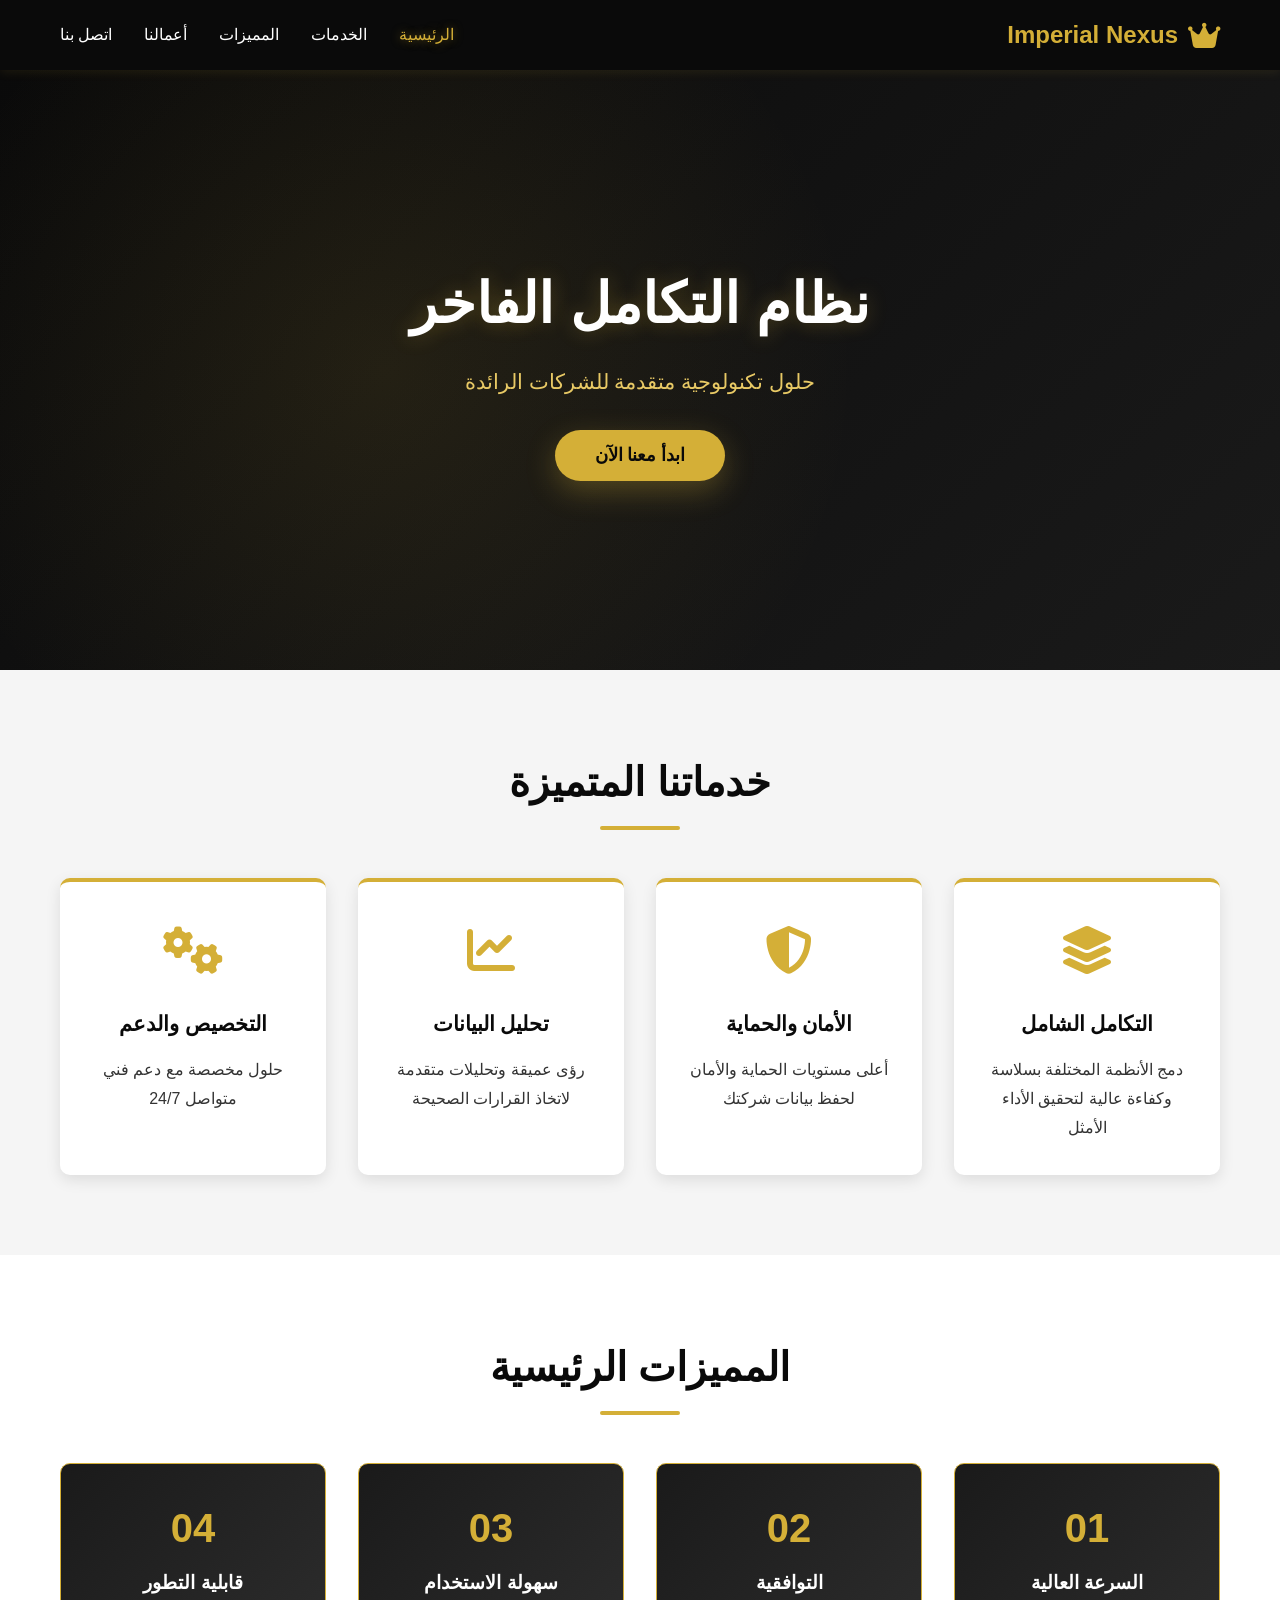
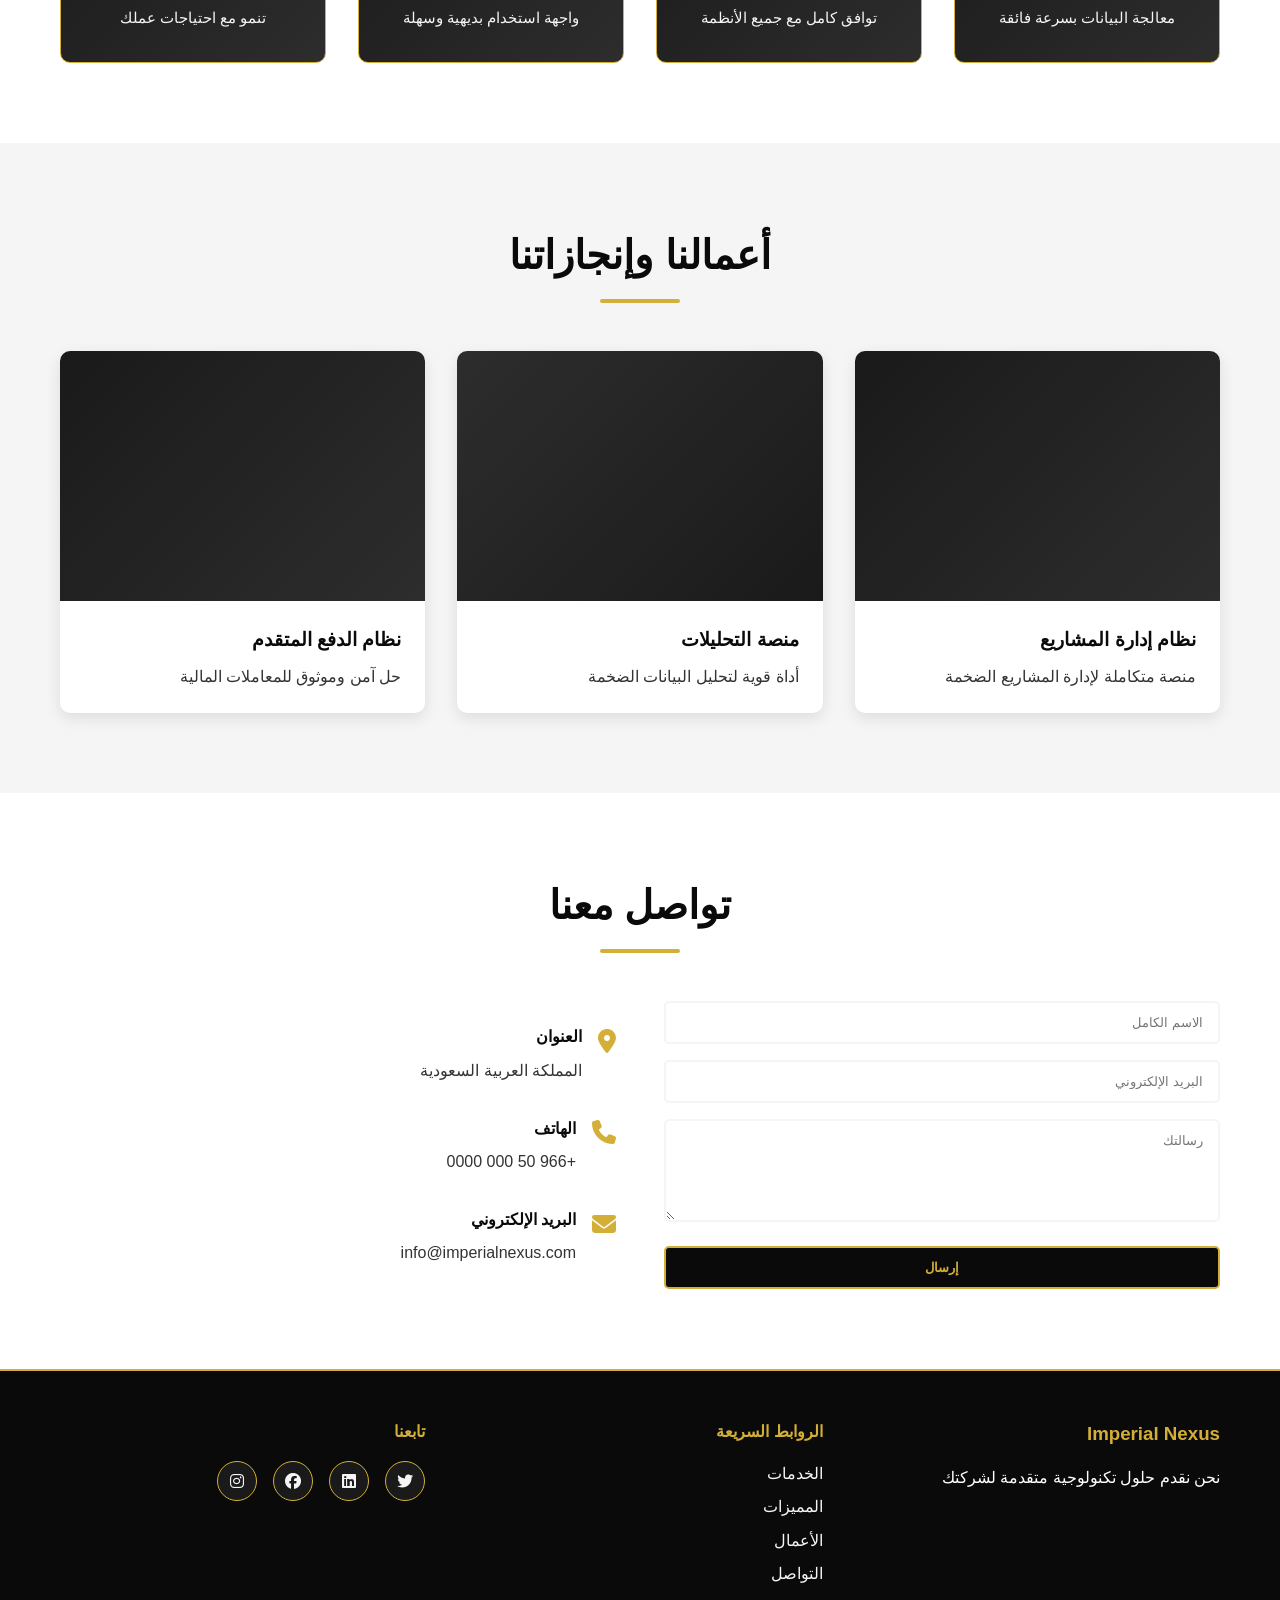
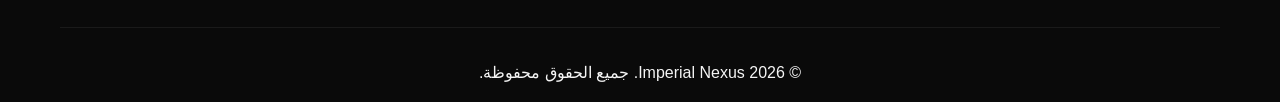
==== index.html @ c336bb11 "Initial commit: Professional integrator website with black, gold, and white theme" ====
<!DOCTYPE html>
<html lang="ar" dir="rtl">
<head>
    <meta charset="UTF-8">
    <meta name="viewport" content="width=device-width, initial-scale=1.0">
    <title>Imperial Nexus - نظام المدمجة الفاخرة</title>
    <link rel="stylesheet" href="styles.css">
    <link rel="stylesheet" href="https://cdnjs.cloudflare.com/ajax/libs/font-awesome/6.4.0/css/all.min.css">
</head>
<body>
    <!-- Navigation Bar -->
    <nav class="navbar">
        <div class="container">
            <div class="nav-wrapper">
                <div class="logo">
                    <i class="fas fa-crown"></i>
                    <span>Imperial Nexus</span>
                </div>
                <ul class="nav-menu">
                    <li><a href="#home">الرئيسية</a></li>
                    <li><a href="#services">الخدمات</a></li>
                    <li><a href="#features">المميزات</a></li>
                    <li><a href="#portfolio">أعمالنا</a></li>
                    <li><a href="#contact">اتصل بنا</a></li>
                </ul>
            </div>
        </div>
    </nav>

    <!-- Hero Section -->
    <section class="hero" id="home">
        <div class="hero-content">
            <h1 class="hero-title">نظام التكامل الفاخر</h1>
            <p class="hero-subtitle">حلول تكنولوجية متقدمة للشركات الرائدة</p>
            <button class="cta-button">ابدأ معنا الآن</button>
        </div>
        <div class="hero-background"></div>
    </section>

    <!-- Services Section -->
    <section class="services" id="services">
        <div class="container">
            <h2 class="section-title">خدماتنا المتميزة</h2>
            <div class="services-grid">
                <div class="service-card">
                    <div class="service-icon">
                        <i class="fas fa-layer-group"></i>
                    </div>
                    <h3>التكامل الشامل</h3>
                    <p>دمج الأنظمة المختلفة بسلاسة وكفاءة عالية لتحقيق الأداء الأمثل</p>
                </div>
                <div class="service-card">
                    <div class="service-icon">
                        <i class="fas fa-shield-alt"></i>
                    </div>
                    <h3>الأمان والحماية</h3>
                    <p>أعلى مستويات الحماية والأمان لحفظ بيانات شركتك</p>
                </div>
                <div class="service-card">
                    <div class="service-icon">
                        <i class="fas fa-chart-line"></i>
                    </div>
                    <h3>تحليل البيانات</h3>
                    <p>رؤى عميقة وتحليلات متقدمة لاتخاذ القرارات الصحيحة</p>
                </div>
                <div class="service-card">
                    <div class="service-icon">
                        <i class="fas fa-cogs"></i>
                    </div>
                    <h3>التخصيص والدعم</h3>
                    <p>حلول مخصصة مع دعم فني متواصل 24/7</p>
                </div>
            </div>
        </div>
    </section>

    <!-- Features Section -->
    <section class="features" id="features">
        <div class="container">
            <h2 class="section-title">المميزات الرئيسية</h2>
            <div class="features-grid">
                <div class="feature-item">
                    <div class="feature-number">01</div>
                    <h3>السرعة العالية</h3>
                    <p>معالجة البيانات بسرعة فائقة</p>
                </div>
                <div class="feature-item">
                    <div class="feature-number">02</div>
                    <h3>التوافقية</h3>
                    <p>توافق كامل مع جميع الأنظمة</p>
                </div>
                <div class="feature-item">
                    <div class="feature-number">03</div>
                    <h3>سهولة الاستخدام</h3>
                    <p>واجهة استخدام بديهية وسهلة</p>
                </div>
                <div class="feature-item">
                    <div class="feature-number">04</div>
                    <h3>قابلية التطور</h3>
                    <p>تنمو مع احتياجات عملك</p>
                </div>
            </div>
        </div>
    </section>

    <!-- Portfolio Section -->
    <section class="portfolio" id="portfolio">
        <div class="container">
            <h2 class="section-title">أعمالنا وإنجازاتنا</h2>
            <div class="portfolio-grid">
                <div class="portfolio-item">
                    <div class="portfolio-image" style="background: linear-gradient(135deg, #1a1a1a, #2d2d2d);"></div>
                    <h3>نظام إدارة المشاريع</h3>
                    <p>منصة متكاملة لإدارة المشاريع الضخمة</p>
                </div>
                <div class="portfolio-item">
                    <div class="portfolio-image" style="background: linear-gradient(135deg, #2d2d2d, #1a1a1a);"></div>
                    <h3>منصة التحليلات</h3>
                    <p>أداة قوية لتحليل البيانات الضخمة</p>
                </div>
                <div class="portfolio-item">
                    <div class="portfolio-image" style="background: linear-gradient(135deg, #1a1a1a, #2d2d2d);"></div>
                    <h3>نظام الدفع المتقدم</h3>
                    <p>حل آمن وموثوق للمعاملات المالية</p>
                </div>
            </div>
        </div>
    </section>

    <!-- Contact Section -->
    <section class="contact" id="contact">
        <div class="container">
            <h2 class="section-title">تواصل معنا</h2>
            <div class="contact-wrapper">
                <div class="contact-form">
                    <form>
                        <input type="text" placeholder="الاسم الكامل" required>
                        <input type="email" placeholder="البريد الإلكتروني" required>
                        <textarea placeholder="رسالتك" rows="5" required></textarea>
                        <button type="submit" class="submit-button">إرسال</button>
                    </form>
                </div>
                <div class="contact-info">
                    <div class="info-item">
                        <i class="fas fa-map-marker-alt"></i>
                        <div>
                            <h4>العنوان</h4>
                            <p>المملكة العربية السعودية</p>
                        </div>
                    </div>
                    <div class="info-item">
                        <i class="fas fa-phone"></i>
                        <div>
                            <h4>الهاتف</h4>
                            <p>+966 50 000 0000</p>
                        </div>
                    </div>
                    <div class="info-item">
                        <i class="fas fa-envelope"></i>
                        <div>
                            <h4>البريد الإلكتروني</h4>
                            <p>info@imperialnexus.com</p>
                        </div>
                    </div>
                </div>
            </div>
        </div>
    </section>

    <!-- Footer -->
    <footer class="footer">
        <div class="container">
            <div class="footer-content">
                <div class="footer-section">
                    <h3>Imperial Nexus</h3>
                    <p>نحن نقدم حلول تكنولوجية متقدمة لشركتك</p>
                </div>
                <div class="footer-section">
                    <h4>الروابط السريعة</h4>
                    <ul>
                        <li><a href="#services">الخدمات</a></li>
                        <li><a href="#features">المميزات</a></li>
                        <li><a href="#portfolio">الأعمال</a></li>
                        <li><a href="#contact">التواصل</a></li>
                    </ul>
                </div>
                <div class="footer-section">
                    <h4>تابعنا</h4>
                    <div class="social-links">
                        <a href="#"><i class="fab fa-twitter"></i></a>
                        <a href="#"><i class="fab fa-linkedin"></i></a>
                        <a href="#"><i class="fab fa-facebook"></i></a>
                        <a href="#"><i class="fab fa-instagram"></i></a>
                    </div>
                </div>
            </div>
            <div class="footer-bottom">
                <p>&copy; 2026 Imperial Nexus. جميع الحقوق محفوظة.</p>
            </div>
        </div>
    </footer>

    <script src="script.js"></script>
</body>
</html>
---- styles.css ----
/* ==========================================
   Imperial Nexus - Professional Website
   Color Scheme: Black, Gold, and White
   ========================================== */

* {
    margin: 0;
    padding: 0;
    box-sizing: border-box;
}

:root {
    --primary-black: #0a0a0a;
    --secondary-black: #1a1a1a;
    --tertiary-black: #2d2d2d;
    --gold: #d4af37;
    --light-gold: #e8c965;
    --white: #ffffff;
    --light-gray: #f5f5f5;
    --dark-gray: #333333;
    --transition: all 0.3s ease;
}

body {
    font-family: 'Segoe UI', Tahoma, Geneva, Verdana, sans-serif;
    line-height: 1.6;
    color: var(--dark-gray);
    background-color: var(--white);
}

.container {
    max-width: 1200px;
    margin: 0 auto;
    padding: 0 20px;
}

/* ==========================================
   NAVIGATION BAR
   ========================================== */

.navbar {
    background: var(--primary-black);
    padding: 1rem 0;
    position: sticky;
    top: 0;
    z-index: 1000;
    box-shadow: 0 2px 10px rgba(212, 175, 55, 0.1);
}

.nav-wrapper {
    display: flex;
    justify-content: space-between;
    align-items: center;
}

.logo {
    display: flex;
    align-items: center;
    gap: 10px;
    color: var(--gold);
    font-size: 1.5rem;
    font-weight: bold;
}

.logo i {
    font-size: 1.8rem;
}

.nav-menu {
    display: flex;
    list-style: none;
    gap: 2rem;
}

.nav-menu a {
    color: var(--white);
    text-decoration: none;
    transition: var(--transition);
    font-weight: 500;
}

.nav-menu a:hover {
    color: var(--gold);
    text-shadow: 0 0 10px rgba(212, 175, 55, 0.5);
}

/* ==========================================
   HERO SECTION
   ========================================== */

.hero {
    background: linear-gradient(135deg, var(--primary-black) 0%, var(--secondary-black) 100%);
    color: var(--white);
    padding: 120px 0;
    position: relative;
    overflow: hidden;
    text-align: center;
    min-height: 600px;
    display: flex;
    align-items: center;
    justify-content: center;
}

.hero::before {
    content: '';
    position: absolute;
    top: 0;
    left: 0;
    right: 0;
    bottom: 0;
    background: radial-gradient(circle at 30% 50%, rgba(212, 175, 55, 0.1) 0%, transparent 50%);
    animation: float 6s ease-in-out infinite;
}

.hero-content {
    position: relative;
    z-index: 1;
    max-width: 800px;
}

.hero-title {
    font-size: 3.5rem;
    margin-bottom: 1rem;
    font-weight: 800;
    text-shadow: 0 0 20px rgba(212, 175, 55, 0.3);
}

.hero-subtitle {
    font-size: 1.3rem;
    color: var(--light-gold);
    margin-bottom: 2rem;
}

.cta-button {
    background: var(--gold);
    color: var(--primary-black);
    padding: 15px 40px;
    font-size: 1.1rem;
    border: none;
    border-radius: 50px;
    cursor: pointer;
    font-weight: bold;
    transition: var(--transition);
    box-shadow: 0 10px 30px rgba(212, 175, 55, 0.3);
}

.cta-button:hover {
    background: var(--light-gold);
    transform: translateY(-3px);
    box-shadow: 0 15px 40px rgba(212, 175, 55, 0.5);
}

/* ==========================================
   SERVICES SECTION
   ========================================== */

.services {
    padding: 80px 0;
    background: var(--light-gray);
}

.section-title {
    text-align: center;
    font-size: 2.5rem;
    color: var(--primary-black);
    margin-bottom: 3rem;
    position: relative;
    padding-bottom: 1rem;
}

.section-title::after {
    content: '';
    position: absolute;
    bottom: 0;
    left: 50%;
    transform: translateX(-50%);
    width: 80px;
    height: 4px;
    background: var(--gold);
    border-radius: 2px;
}

.services-grid {
    display: grid;
    grid-template-columns: repeat(auto-fit, minmax(250px, 1fr));
    gap: 2rem;
}

.service-card {
    background: var(--white);
    padding: 2rem;
    border-radius: 10px;
    text-align: center;
    transition: var(--transition);
    box-shadow: 0 5px 15px rgba(0, 0, 0, 0.1);
    border-top: 4px solid var(--gold);
}

.service-card:hover {
    transform: translateY(-10px);
    box-shadow: 0 15px 30px rgba(212, 175, 55, 0.2);
}

.service-icon {
    font-size: 3rem;
    color: var(--gold);
    margin-bottom: 1rem;
}

.service-card h3 {
    color: var(--primary-black);
    margin-bottom: 1rem;
    font-size: 1.3rem;
}

.service-card p {
    color: var(--dark-gray);
    line-height: 1.8;
}

/* ==========================================
   FEATURES SECTION
   ========================================== */

.features {
    padding: 80px 0;
    background: var(--white);
}

.features-grid {
    display: grid;
    grid-template-columns: repeat(auto-fit, minmax(200px, 1fr));
    gap: 2rem;
}

.feature-item {
    padding: 2rem;
    border-radius: 10px;
    background: linear-gradient(135deg, var(--secondary-black) 0%, var(--tertiary-black) 100%);
    color: var(--white);
    text-align: center;
    transition: var(--transition);
    border: 1px solid var(--gold);
}

.feature-item:hover {
    box-shadow: 0 0 20px rgba(212, 175, 55, 0.3);
    transform: scale(1.05);
}

.feature-number {
    font-size: 2.5rem;
    color: var(--gold);
    font-weight: bold;
    margin-bottom: 0.5rem;
}

.feature-item h3 {
    margin-bottom: 0.5rem;
}

.feature-item p {
    color: var(--light-gray);
    font-size: 0.95rem;
}

/* ==========================================
   PORTFOLIO SECTION
   ========================================== */

.portfolio {
    padding: 80px 0;
    background: var(--light-gray);
}

.portfolio-grid {
    display: grid;
    grid-template-columns: repeat(auto-fit, minmax(280px, 1fr));
    gap: 2rem;
}

.portfolio-item {
    background: var(--white);
    border-radius: 10px;
    overflow: hidden;
    transition: var(--transition);
    box-shadow: 0 5px 15px rgba(0, 0, 0, 0.1);
}

.portfolio-item:hover {
    transform: translateY(-10px);
    box-shadow: 0 15px 30px rgba(212, 175, 55, 0.2);
}

.portfolio-image {
    width: 100%;
    height: 250px;
    display: flex;
    align-items: center;
    justify-content: center;
    font-size: 3rem;
    color: var(--gold);
}

.portfolio-item h3 {
    color: var(--primary-black);
    padding: 1.5rem 1.5rem 0.5rem;
    font-size: 1.2rem;
}

.portfolio-item p {
    color: var(--dark-gray);
    padding: 0 1.5rem 1.5rem;
}

/* ==========================================
   CONTACT SECTION
   ========================================== */

.contact {
    padding: 80px 0;
    background: var(--white);
}

.contact-wrapper {
    display: grid;
    grid-template-columns: 1fr 1fr;
    gap: 3rem;
    align-items: center;
}

.contact-form input,
.contact-form textarea {
    width: 100%;
    padding: 12px 15px;
    margin-bottom: 1rem;
    border: 2px solid var(--light-gray);
    border-radius: 5px;
    font-family: inherit;
    transition: var(--transition);
}

.contact-form input:focus,
.contact-form textarea:focus {
    outline: none;
    border-color: var(--gold);
    box-shadow: 0 0 10px rgba(212, 175, 55, 0.2);
}

.submit-button {
    background: var(--primary-black);
    color: var(--gold);
    padding: 12px 30px;
    border: 2px solid var(--gold);
    border-radius: 5px;
    cursor: pointer;
    font-weight: bold;
    transition: var(--transition);
    width: 100%;
}

.submit-button:hover {
    background: var(--gold);
    color: var(--primary-black);
}

.contact-info {
    display: flex;
    flex-direction: column;
    gap: 2rem;
}

.info-item {
    display: flex;
    gap: 1rem;
    align-items: flex-start;
}

.info-item i {
    color: var(--gold);
    font-size: 1.5rem;
    margin-top: 0.3rem;
}

.info-item h4 {
    color: var(--primary-black);
    margin-bottom: 0.5rem;
}

.info-item p {
    color: var(--dark-gray);
}

/* ==========================================
   FOOTER
   ========================================== */

.footer {
    background: var(--primary-black);
    color: var(--white);
    padding: 3rem 0 1rem;
    border-top: 2px solid var(--gold);
}

.footer-content {
    display: grid;
    grid-template-columns: repeat(auto-fit, minmax(250px, 1fr));
    gap: 2rem;
    margin-bottom: 2rem;
}

.footer-section h3,
.footer-section h4 {
    color: var(--gold);
    margin-bottom: 1rem;
}

.footer-section ul {
    list-style: none;
}

.footer-section ul li {
    margin-bottom: 0.5rem;
}

.footer-section a {
    color: var(--light-gray);
    text-decoration: none;
    transition: var(--transition);
}

.footer-section a:hover {
    color: var(--gold);
}

.social-links {
    display: flex;
    gap: 1rem;
}

.social-links a {
    display: inline-flex;
    align-items: center;
    justify-content: center;
    width: 40px;
    height: 40px;
    background: var(--secondary-black);
    border: 1px solid var(--gold);
    border-radius: 50%;
    transition: var(--transition);
}

.social-links a:hover {
    background: var(--gold);
    color: var(--primary-black);
}

.footer-bottom {
    text-align: center;
    padding-top: 2rem;
    border-top: 1px solid var(--secondary-black);
    color: var(--light-gray);
}

/* ==========================================
   ANIMATIONS
   ========================================== */

@keyframes float {
    0%, 100% {
        transform: translateY(0px);
    }
    50% {
        transform: translateY(20px);
    }
}

/* ==========================================
   RESPONSIVE DESIGN
   ========================================== */

@media (max-width: 768px) {
    .hero-title {
        font-size: 2rem;
    }

    .hero-subtitle {
        font-size: 1rem;
    }

    .nav-menu {
        gap: 1rem;
        font-size: 0.9rem;
    }

    .section-title {
        font-size: 2rem;
    }

    .contact-wrapper {
        grid-template-columns: 1fr;
    }

    .services-grid,
    .features-grid,
    .portfolio-grid {
        grid-template-columns: 1fr;
    }
}

@media (max-width: 480px) {
    .hero-title {
        font-size: 1.5rem;
    }

    .nav-menu {
        flex-direction: column;
        gap: 0.5rem;
    }

    .logo {
        font-size: 1.2rem;
    }
}
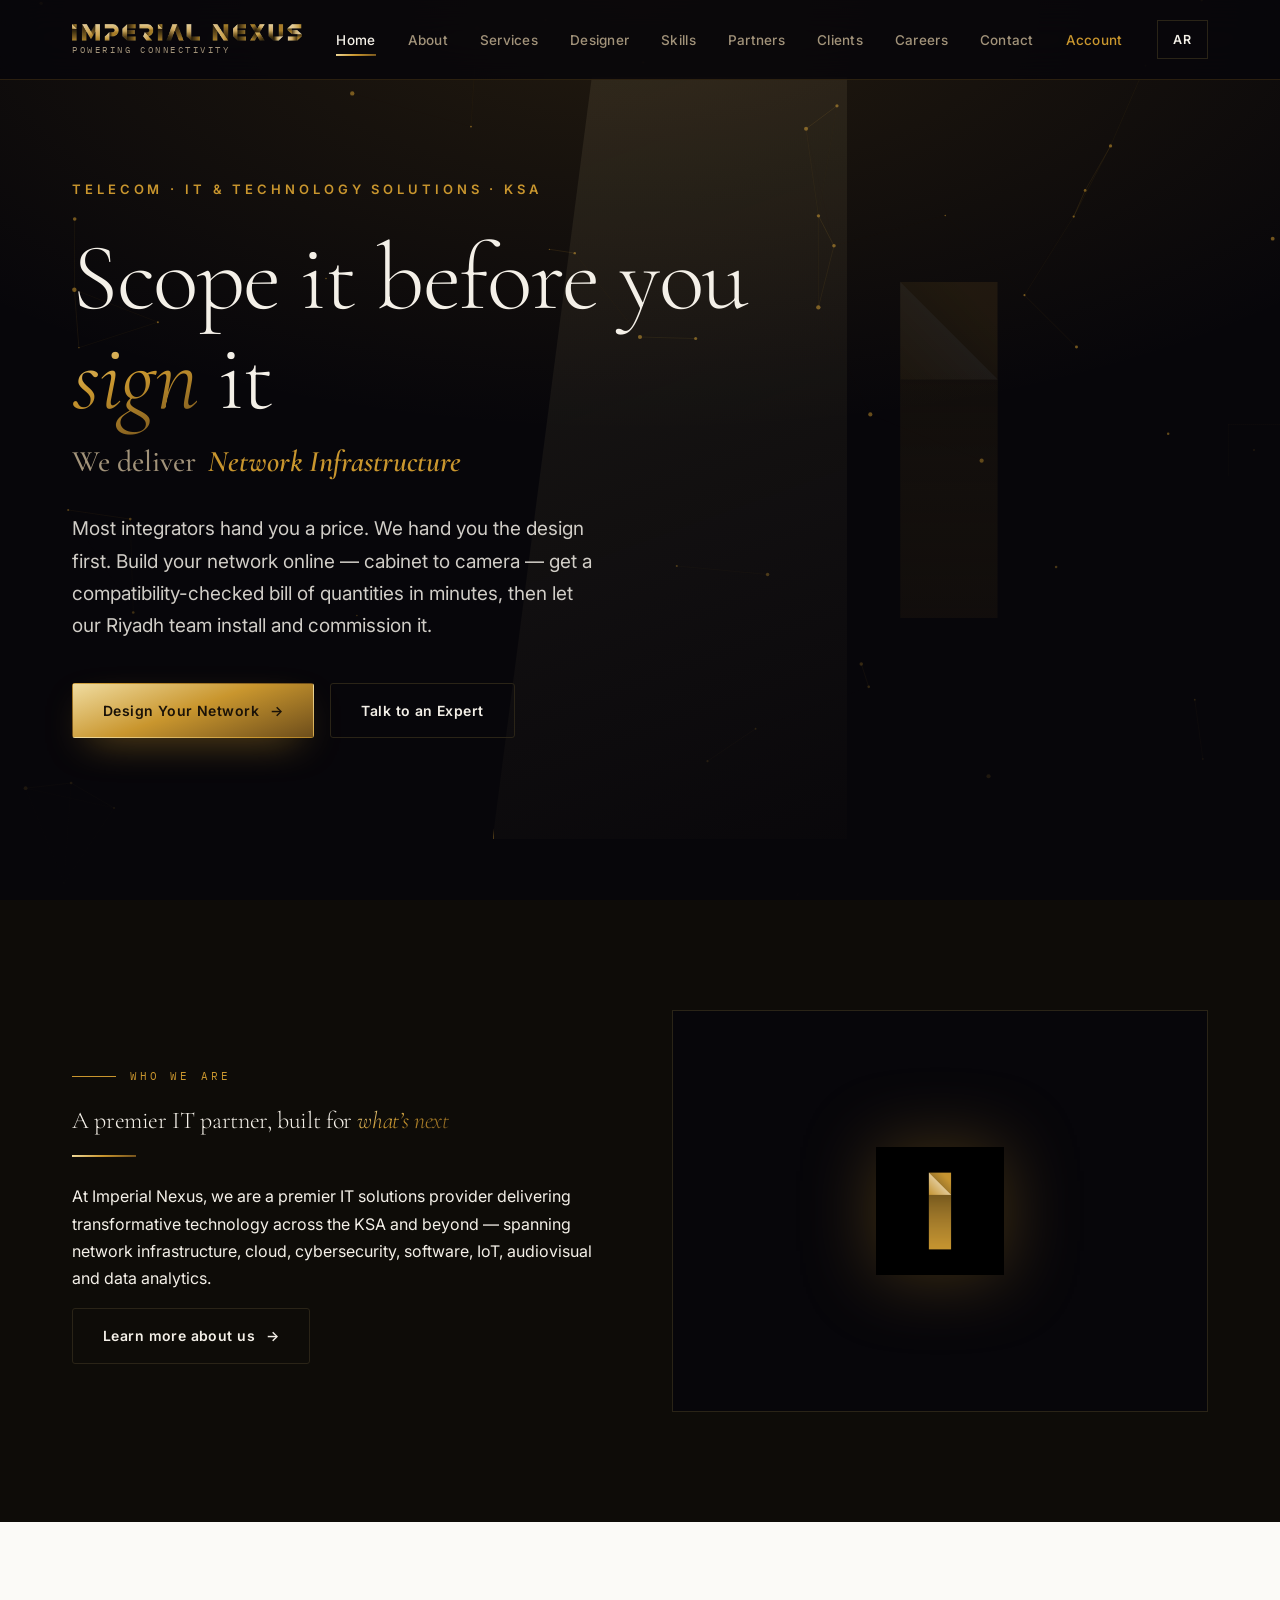
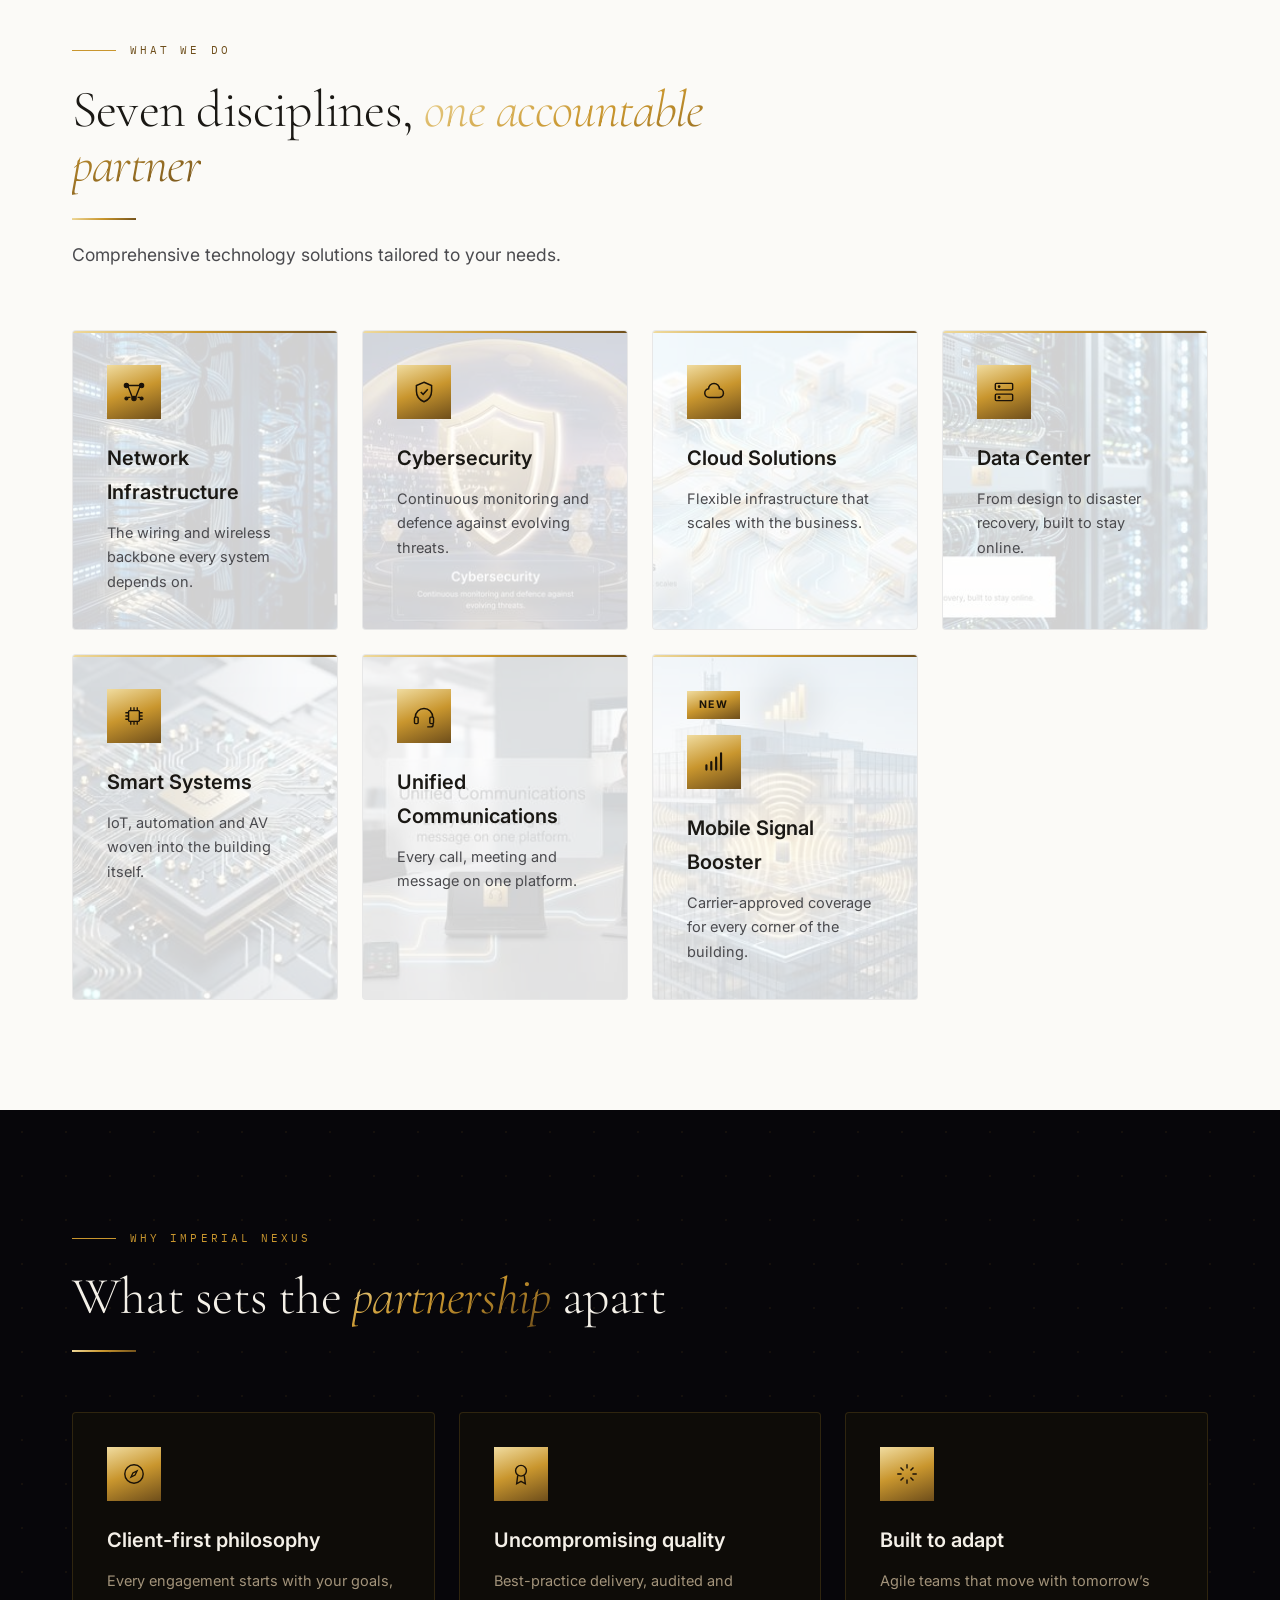
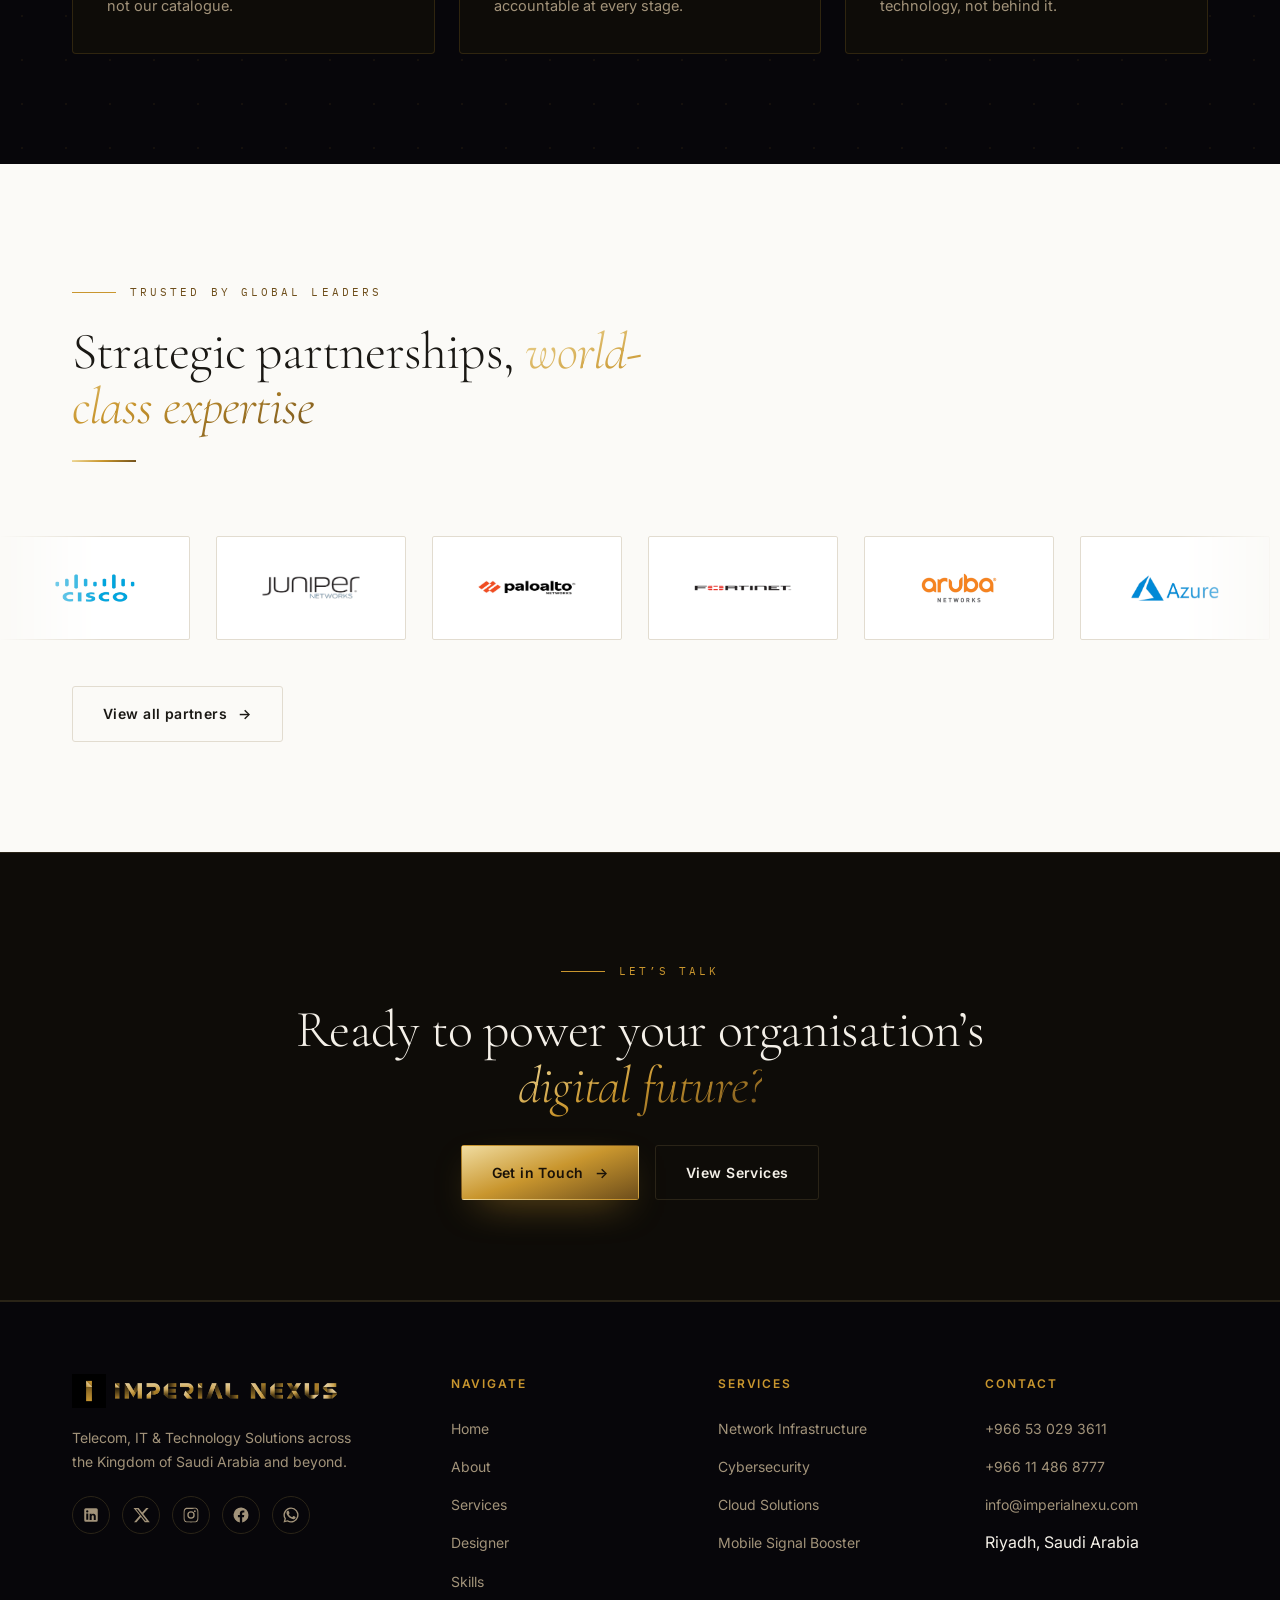
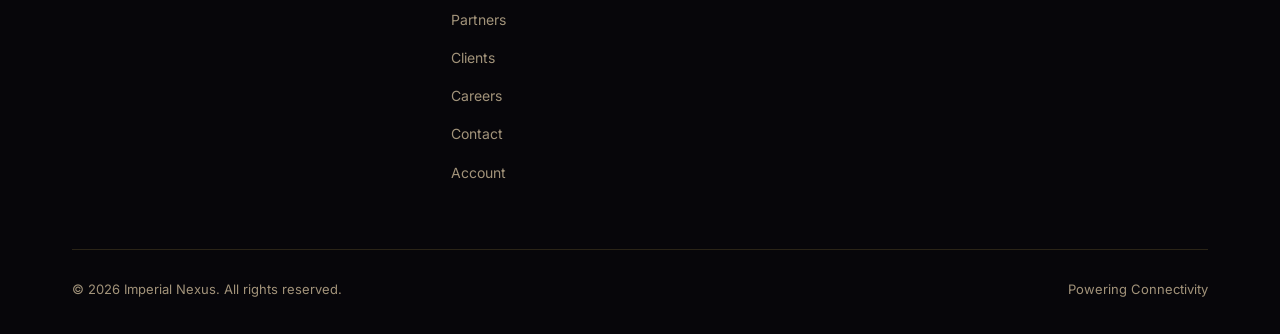
==== commit e0fce36a: "Import live site from Hostinger public_html (2026-08-05) Replaces the old starter template with the " ====
--- a/index.html
+++ b/index.html
@@ -1,205 +1,3227 @@
-<!DOCTYPE html>
-<html lang="ar" dir="rtl">
+<!doctype html>
+<html lang="en" dir="ltr">
 <head>
-    <meta charset="UTF-8">
-    <meta name="viewport" content="width=device-width, initial-scale=1.0">
-    <title>Imperial Nexus - نظام المدمجة الفاخرة</title>
-    <link rel="stylesheet" href="styles.css">
-    <link rel="stylesheet" href="https://cdnjs.cloudflare.com/ajax/libs/font-awesome/6.4.0/css/all.min.css">
+<meta charset="UTF-8">
+<meta name="viewport" content="width=device-width, initial-scale=1">
+<title>Imperial Nexus | Telecom, IT &amp; Technology Solutions — KSA</title>
+<meta name="description" content="Imperial Nexus — network infrastructure, cybersecurity, cloud, data center, smart systems and unified communications across Saudi Arabia.">
+<link rel="icon" type="image/png" href="[data-uri]">
+<link rel="preconnect" href="https://fonts.googleapis.com">
+<link rel="preconnect" href="https://fonts.gstatic.com" crossorigin>
+<link href="https://fonts.googleapis.com/css2?family=Cormorant+Garamond:ital,wght@0,400;0,500;0,600;1,400;1,500&family=Inter:wght@400;500;600;700&family=Noto+Kufi+Arabic:wght@500;600;700&family=IBM+Plex+Sans+Arabic:wght@400;500;600;700&display=swap" rel="stylesheet">
+<style>
+/* ===========================================================
+   IMPERIAL NEXUS — Design System v2
+   Rebuilt to match the company profile PDF.
+
+   PALETTE (sampled from the PDF)
+     --ink        #07060A   deep warm black (cover background)
+     --ink-2      #0E0C08   slightly warm panel
+     --ink-3      #16130B   raised card on dark
+     --gold-hi    #F0DCA0   gradient highlight (top of metallic)
+     --gold       #C9962E   core brand gold
+     --gold-deep  #6E4E1B   bronze shadow / bottom of metallic
+     --paper      #FBFAF7   light section background
+     --paper-2    #F1EEE7   light card / tile
+     --cream      #F4F0E8   primary text on dark
+     --taupe      #A2937A   muted text on dark
+     --slate      #4A4A4E   muted text on light
+     --ink-on-light #1A1814 headings on light
+
+   TYPE
+     Display : "Cormorant Garamond" (light, italic accents) — echoes
+               the PDF's elegant "Elevating / Our Partners" headings
+     UI/Body : "Inter"
+     Arabic display : "Noto Kufi Arabic"  Arabic body : "IBM Plex Sans Arabic"
+
+   SIGNATURE
+     1) The metallic gold gradient text (light→bronze) on key words
+     2) Diagonal split panels + thin gold rule, taken from the PDF
+     3) Real plexus / circuit backgrounds extracted from the PDF
+   =========================================================== */
+
+:root{
+  --ink:#07060A; --ink-2:#0E0C08; --ink-3:#16130B;
+  --gold-hi:#F0DCA0; --gold:#C9962E; --gold-deep:#6E4E1B;
+  --paper:#FBFAF7; --paper-2:#F1EEE7;
+  --cream:#F4F0E8; --taupe:#A2937A; --slate:#4A4A4E; --ink-on-light:#1A1814;
+  --line-dark:#2A2417; --line-light:#E2DCD0;
+  --gold-grad:linear-gradient(160deg,var(--gold-hi) 0%,var(--gold) 48%,var(--gold-deep) 100%);
+  --ease:cubic-bezier(.16,.84,.44,1);
+  --maxw:1200px;
+}
+
+*{box-sizing:border-box;}
+html{scroll-behavior:smooth;}
+body{
+  margin:0;background:var(--ink);color:var(--cream);
+  font-family:"Inter",sans-serif;font-size:16px;line-height:1.7;
+  -webkit-font-smoothing:antialiased;overflow-x:hidden;
+}
+html[lang="ar"] body{font-family:"IBM Plex Sans Arabic",sans-serif;}
+
+h1,h2,h3,h4{margin:0 0 .5em;color:var(--cream);font-weight:600;}
+p{margin:0 0 1em;}
+a{color:inherit;text-decoration:none;}
+img{max-width:100%;display:block;}
+ul{margin:0;padding:0;list-style:none;}
+button{font:inherit;}
+::selection{background:var(--gold);color:var(--ink);}
+
+a:focus-visible,button:focus-visible,input:focus-visible,textarea:focus-visible,select:focus-visible{
+  outline:2px solid var(--gold);outline-offset:3px;
+}
+@media (prefers-reduced-motion:reduce){
+  *{animation-duration:.001ms !important;animation-iteration-count:1 !important;
+    transition-duration:.001ms !important;scroll-behavior:auto !important;}
+}
+
+/* ---------- display type ---------- */
+.display{
+  font-family:"Cormorant Garamond",Georgia,serif;
+  font-weight:500;line-height:1.04;letter-spacing:-.005em;
+}
+html[lang="ar"] .display{
+  font-family:"Noto Kufi Arabic",sans-serif;font-weight:700;
+  line-height:1.25;letter-spacing:0;
+}
+.display .accent{font-style:italic;}
+html[lang="ar"] .display .accent{font-style:normal;}
+
+.gold-text{
+  background:var(--gold-grad);
+  -webkit-background-clip:text;background-clip:text;color:transparent;
+}
+
+/* ---------- helpers ---------- */
+.wrap{max-width:var(--maxw);margin:0 auto;padding:0 32px;}
+.eyebrow{
+  display:inline-flex;align-items:center;gap:12px;
+  font-family:"Inter",sans-serif;font-size:12px;font-weight:600;
+  letter-spacing:.32em;text-transform:uppercase;color:var(--gold);margin-bottom:22px;
+}
+html[lang="ar"] .eyebrow{
+  font-family:"IBM Plex Sans Arabic",sans-serif;letter-spacing:.05em;
+  text-transform:none;font-weight:600;font-size:13px;
+}
+.on-light .eyebrow{color:var(--gold-deep);}
+
+.goldrule{display:block;width:64px;height:2px;background:var(--gold-grad);margin:22px 0 0;}
+
+/* ---------- buttons ---------- */
+.btn{
+  display:inline-flex;align-items:center;gap:11px;padding:15px 30px;
+  font-family:"Inter",sans-serif;font-weight:600;font-size:14px;letter-spacing:.03em;
+  border:1px solid transparent;cursor:pointer;
+  transition:transform .4s var(--ease),box-shadow .4s,background .3s,color .3s,border-color .3s;
+}
+html[lang="ar"] .btn{font-family:"IBM Plex Sans Arabic",sans-serif;}
+.btn-primary{background:var(--gold-grad);color:#1a1208;box-shadow:0 6px 24px -10px rgba(201,150,46,.7);}
+.btn-primary:hover{transform:translateY(-2px);box-shadow:0 12px 34px -10px rgba(201,150,46,.8);}
+.btn-ghost{border-color:var(--line-dark);color:var(--cream);}
+.btn-ghost:hover{border-color:var(--gold);color:var(--gold);}
+.on-light .btn-ghost{border-color:var(--line-light);color:var(--ink-on-light);}
+.on-light .btn-ghost:hover{border-color:var(--gold-deep);color:var(--gold-deep);}
+.btn .arrow{transition:transform .3s var(--ease);}
+.btn:hover .arrow{transform:translateX(4px);}
+[dir="rtl"] .btn .arrow{transform:rotate(180deg);}
+[dir="rtl"] .btn:hover .arrow{transform:translateX(-4px) rotate(180deg);}
+
+/* ---------- header ---------- */
+.site-header{
+  position:fixed;inset:0 0 auto 0;z-index:100;height:80px;
+  background:rgba(7,6,10,.55);backdrop-filter:blur(16px);
+  border-bottom:1px solid rgba(201,150,46,.14);transition:background .3s,height .3s;
+}
+.site-header.scrolled{background:rgba(7,6,10,.9);}
+.site-header .wrap{display:flex;align-items:center;justify-content:space-between;height:100%;}
+.brand{display:flex;align-items:center;gap:12px;}
+.main-nav{display:flex;align-items:center;gap:32px;}
+.main-nav a{
+  font-size:13.5px;font-weight:500;color:var(--taupe);position:relative;
+  padding:6px 0;transition:color .25s;letter-spacing:.02em;
+}
+.main-nav a:hover,.main-nav a.active{color:var(--cream);}
+.main-nav a.active::after{content:"";position:absolute;bottom:-2px;left:0;right:0;height:2px;background:var(--gold-grad);}
+.head-actions{display:flex;align-items:center;gap:16px;}
+.lang-switch{
+  font-size:12.5px;font-weight:600;letter-spacing:.08em;color:var(--cream);
+  border:1px solid var(--line-dark);padding:8px 15px;transition:.25s;
+  min-width:46px;text-align:center;background:transparent;cursor:pointer;
+}
+.lang-switch:hover{color:var(--gold);border-color:var(--gold);}
+.nav-toggle{display:none;flex-direction:column;gap:5px;background:none;border:none;cursor:pointer;padding:6px;}
+.nav-toggle span{width:24px;height:2px;background:var(--cream);transition:.3s;}
+
+@media (max-width:940px){
+  .main-nav{
+    position:fixed;inset:80px 0 0 0;background:var(--ink);flex-direction:column;
+    align-items:flex-start;justify-content:flex-start;padding:30px 32px;gap:2px;
+    opacity:0;pointer-events:none;transform:translateY(-10px);transition:.3s var(--ease);
+    border-top:1px solid var(--line-dark);
+  }
+  .main-nav.open{opacity:1;pointer-events:auto;transform:none;}
+  .main-nav a{display:block;width:100%;padding:16px 0;border-bottom:1px solid var(--line-dark);font-size:17px;}
+  .nav-toggle{display:flex;}
+}
+
+/* ---------- section system: dark & light ---------- */
+section{position:relative;padding:110px 0;}
+.sec-dark{background:var(--ink);color:var(--cream);}
+.sec-deep{background:var(--ink-2);color:var(--cream);}
+.sec-light{background:var(--paper);color:var(--ink-on-light);}
+.sec-light h1,.sec-light h2,.sec-light h3,.sec-light h4{color:var(--ink-on-light);}
+.sec-light p{color:var(--slate);}
+
+/* diagonal split panel (the PDF's signature cut) */
+.sec-diagonal{
+  background:var(--ink-2);position:relative;overflow:hidden;
+}
+.sec-diagonal::before{
+  content:"";position:absolute;inset:0;
+  background:url("../img/bg-diagonal-dark.png") center/cover no-repeat;opacity:.9;
+}
+.sec-diagonal .wrap{position:relative;z-index:1;}
+
+/* light circuit texture overlay */
+.sec-light.circuit{overflow:hidden;}
+.sec-light.circuit > .wrap{position:relative;z-index:2;}
+.sec-light.circuit::after{
+  content:"";position:absolute;top:0;right:0;width:38%;height:100%;z-index:1;
+  background:url("../img/bg-circuit-light.png") right top/cover no-repeat;
+  opacity:.35;pointer-events:none;
+}
+[dir="rtl"] .sec-light.circuit::after{right:auto;left:0;transform:scaleX(-1);}
+
+/* ---------- section heads ---------- */
+.section-head{max-width:640px;margin-bottom:60px;}
+.section-head.center{margin-inline:auto;text-align:center;}
+.section-head.center .eyebrow{justify-content:center;}
+.section-head.center .goldrule{margin-inline:auto;}
+.section-head h2{font-size:clamp(32px,4.4vw,52px);}
+.section-head .lede{font-size:17.5px;margin-top:20px;}
+.sec-dark .section-head .lede,.sec-deep .section-head .lede,.sec-diagonal .section-head .lede{color:var(--taupe);}
+
+/* ---------- hero ---------- */
+.hero{
+  position:relative;min-height:100vh;display:flex;align-items:center;
+  padding:80px 0 0;overflow:hidden;background:var(--ink);
+}
+.hero::before{
+  content:"";position:absolute;inset:0;
+  background:url("../img/bg-plexus-dark.png") center right/cover no-repeat;opacity:.92;
+}
+[dir="rtl"] .hero::before{transform:scaleX(-1);}
+.hero::after{
+  content:"";position:absolute;inset:0;
+  background:radial-gradient(80% 90% at 12% 50%,var(--ink) 30%,transparent 75%);
+}
+[dir="rtl"] .hero::after{background:radial-gradient(80% 90% at 88% 50%,var(--ink) 30%,transparent 75%);}
+.hero .wrap{position:relative;z-index:2;width:100%;}
+.hero-inner{max-width:680px;}
+.hero h1{font-size:clamp(48px,7.4vw,104px);margin-bottom:8px;}
+.hero .sub{font-family:"Inter",sans-serif;font-size:13px;letter-spacing:.3em;
+  text-transform:uppercase;color:var(--gold);margin-bottom:28px;font-weight:600;}
+html[lang="ar"] .hero .sub{font-family:"IBM Plex Sans Arabic",sans-serif;letter-spacing:.05em;text-transform:none;}
+.hero .lede{font-size:19px;color:var(--cream);opacity:.85;max-width:520px;margin:26px 0 40px;}
+.hero-actions{display:flex;gap:16px;flex-wrap:wrap;margin-bottom:64px;}
+.hero-stats{display:flex;gap:48px;flex-wrap:wrap;}
+.hero-stats .stat b{display:block;font-family:"Cormorant Garamond",serif;font-weight:600;font-size:40px;line-height:1;
+  background:var(--gold-grad);-webkit-background-clip:text;background-clip:text;color:transparent;margin-bottom:6px;}
+html[lang="ar"] .hero-stats .stat b{font-family:"Noto Kufi Arabic",sans-serif;}
+.hero-stats .stat span{font-size:11.5px;letter-spacing:.14em;text-transform:uppercase;color:var(--taupe);}
+html[lang="ar"] .hero-stats .stat span{letter-spacing:0;text-transform:none;font-size:13px;}
+
+/* ---------- page hero (subpages) ---------- */
+.page-hero{
+  position:relative;padding:160px 0 80px;overflow:hidden;background:var(--ink);
+  border-bottom:1px solid var(--line-dark);
+}
+.page-hero::before{
+  content:"";position:absolute;inset:0;
+  background:url("../img/bg-plexus-dark.png") center right/cover no-repeat;opacity:.7;
+}
+[dir="rtl"] .page-hero::before{transform:scaleX(-1);}
+.page-hero::after{content:"";position:absolute;inset:0;
+  background:radial-gradient(90% 120% at 10% 30%,var(--ink) 35%,transparent 80%);}
+[dir="rtl"] .page-hero::after{background:radial-gradient(90% 120% at 90% 30%,var(--ink) 35%,transparent 80%);}
+.page-hero .wrap{position:relative;z-index:2;}
+.page-hero h1{font-size:clamp(40px,6vw,76px);}
+.page-hero .lede{color:var(--cream);opacity:.82;max-width:620px;font-size:18px;margin-top:22px;}
+.breadcrumb{display:flex;gap:10px;align-items:center;font-size:13px;color:var(--taupe);margin-bottom:26px;}
+.breadcrumb a:hover{color:var(--gold);}
+.breadcrumb .sep{opacity:.5;}
+
+/* ---------- grids ---------- */
+.grid{display:grid;gap:24px;}
+.grid-2{grid-template-columns:repeat(2,1fr);}
+.grid-3{grid-template-columns:repeat(3,1fr);}
+.grid-4{grid-template-columns:repeat(4,1fr);}
+@media (max-width:940px){.grid-3,.grid-4{grid-template-columns:repeat(2,1fr);}}
+@media (max-width:640px){.grid-2,.grid-3,.grid-4{grid-template-columns:1fr;}}
+
+/* ---------- cards ---------- */
+.card{
+  background:var(--ink-3);border:1px solid var(--line-dark);padding:34px;
+  transition:border-color .35s,transform .35s var(--ease),box-shadow .35s;
+}
+.card:hover{border-color:var(--gold);transform:translateY(-5px);box-shadow:0 24px 50px -28px rgba(201,150,46,.5);}
+.sec-light .card{background:#fff;border-color:var(--line-light);}
+.sec-light .card:hover{box-shadow:0 24px 50px -28px rgba(110,78,27,.35);}
+.card .icon{
+  width:54px;height:54px;display:flex;align-items:center;justify-content:center;
+  background:var(--gold-grad);color:#1a1208;margin-bottom:22px;
+}
+.card .icon svg{width:26px;height:26px;}
+.card h3{font-size:20px;margin-bottom:12px;}
+.sec-light .card h3{color:var(--ink-on-light);}
+.card .desc{font-size:14.5px;color:var(--taupe);margin-bottom:18px;}
+.sec-light .card .desc{color:var(--slate);}
+.card ul li{font-size:14px;color:var(--taupe);padding:8px 0 8px 18px;position:relative;border-top:1px solid var(--line-dark);}
+.sec-light .card ul li{color:var(--slate);border-color:var(--line-light);}
+[dir="rtl"] .card ul li{padding:8px 18px 8px 0;}
+.card ul li:first-child{border-top:none;}
+.card ul li::before{content:"";position:absolute;left:0;top:15px;width:7px;height:2px;background:var(--gold);}
+[dir="rtl"] .card ul li::before{left:auto;right:0;}
+.card.featured{border-color:var(--gold);background:linear-gradient(165deg,#221908,var(--ink-3));}
+.card .tag{display:inline-block;font-size:10.5px;font-weight:700;letter-spacing:.14em;text-transform:uppercase;
+  color:#1a1208;background:var(--gold-grad);padding:5px 12px;margin-bottom:16px;}
+html[lang="ar"] .card .tag{letter-spacing:0;text-transform:none;font-size:12px;}
+
+/* value cards (mission/vision) */
+.value-card{border:1px solid var(--line-dark);padding:48px;background:var(--ink-3);position:relative;}
+.value-card .diamond{width:56px;height:56px;border:1px solid var(--gold);border-radius:50%;
+  display:flex;align-items:center;justify-content:center;margin-bottom:26px;color:var(--gold);}
+.value-card .diamond svg{width:26px;height:26px;}
+.value-card h3{font-family:"Cormorant Garamond",serif;font-weight:500;font-size:34px;color:var(--gold);}
+html[lang="ar"] .value-card h3{font-family:"Noto Kufi Arabic",sans-serif;font-weight:700;font-size:26px;}
+
+/* split feature (text + visual) */
+.split{display:grid;grid-template-columns:1fr 1fr;gap:64px;align-items:center;}
+@media (max-width:860px){.split{grid-template-columns:1fr;gap:40px;}}
+.split-visual{position:relative;aspect-ratio:4/3;border:1px solid var(--line-dark);overflow:hidden;
+  background:var(--ink) url("../img/bg-plexus-dark.png") center/cover;display:flex;align-items:center;justify-content:center;}
+.split-visual img{height:128px;width:auto;filter:drop-shadow(0 0 36px rgba(201,150,46,.3));}
+
+/* skills */
+.skill-row{display:flex;align-items:center;justify-content:space-between;
+  border:1px solid var(--line-dark);padding:22px 28px;transition:border-color .3s,background .3s;background:var(--ink-3);}
+.skill-row:hover{border-color:var(--gold);}
+.skill-row span:first-child{font-size:16.5px;font-weight:500;color:var(--cream);}
+.sec-light .skill-row span:first-child{color:var(--cream);}
+.skill-row .num{color:var(--gold);display:flex;}
+.skill-row .num svg{width:20px;height:20px;}
+
+/* logo tiles */
+.logo-tile{background:#fff;border:1px solid var(--line-light);display:flex;align-items:center;justify-content:center;
+  height:120px;padding:10px;transition:transform .3s var(--ease),box-shadow .3s;}
+.logo-tile:hover{transform:translateY(-3px);box-shadow:0 16px 34px -20px rgba(0,0,0,.4);}
+.logo-tile span{font-family:"Inter",sans-serif;font-weight:600;color:#2a2a2a;font-size:14px;text-align:center;line-height:1.3;}
+
+/* contact */
+.contact-grid{display:grid;grid-template-columns:1fr 1fr;gap:56px;}
+@media (max-width:860px){.contact-grid{grid-template-columns:1fr;}}
+.info-row{display:flex;gap:20px;padding:20px 0;border-top:1px solid var(--line-dark);}
+.info-row:first-child{border-top:none;}
+.info-row .label{width:130px;flex:none;color:var(--gold);font-size:12px;letter-spacing:.14em;text-transform:uppercase;padding-top:3px;}
+html[lang="ar"] .info-row .label{letter-spacing:0;text-transform:none;font-size:14px;}
+.info-row .val{font-size:16px;color:var(--cream);}
+.info-row .val a:hover{color:var(--gold);}
+.field{margin-bottom:22px;}
+.field label{display:block;font-size:13px;color:var(--taupe);margin-bottom:8px;letter-spacing:.03em;}
+.field input,.field textarea,.field select{
+  width:100%;background:var(--ink-3);border:1px solid var(--line-dark);color:var(--cream);
+  padding:14px 16px;font-family:inherit;font-size:15px;transition:border-color .25s;
+}
+.field input:focus,.field textarea:focus,.field select:focus{border-color:var(--gold);outline:none;}
+.field textarea{min-height:130px;resize:vertical;}
+.form-note{font-size:13.5px;color:var(--taupe);margin-top:12px;}
+
+/* CTA band */
+.cta-band{position:relative;overflow:hidden;background:var(--ink-2);padding:100px 0;text-align:center;
+  border-top:1px solid var(--line-dark);border-bottom:1px solid var(--line-dark);}
+.cta-band::before{content:"";position:absolute;inset:0;
+  background:url("../img/bg-plexus-dark.png") center/cover no-repeat;opacity:.5;}
+.cta-band .wrap{position:relative;z-index:1;}
+.cta-band h2{font-size:clamp(30px,4.4vw,52px);max-width:760px;margin:0 auto 32px;}
+.cta-band .actions{display:flex;justify-content:center;gap:16px;flex-wrap:wrap;}
+
+/* footer */
+footer{background:var(--ink);border-top:1px solid var(--line-dark);padding:72px 0 34px;}
+.foot-grid{display:grid;grid-template-columns:1.5fr 1fr 1fr 1fr;gap:44px;margin-bottom:52px;}
+@media (max-width:860px){.foot-grid{grid-template-columns:1fr 1fr;gap:36px;}}
+.foot-brand p{color:var(--taupe);font-size:14px;max-width:300px;}
+.foot-grid h4{font-size:12px;letter-spacing:.16em;text-transform:uppercase;color:var(--gold);margin-bottom:20px;}
+html[lang="ar"] .foot-grid h4{letter-spacing:.03em;text-transform:none;font-size:14px;}
+.foot-grid li{margin-bottom:11px;}
+.foot-grid a{color:var(--taupe);font-size:14px;transition:color .25s;}
+.foot-grid a:hover{color:var(--gold);}
+.foot-bottom{border-top:1px solid var(--line-dark);padding-top:28px;display:flex;justify-content:space-between;
+  flex-wrap:wrap;gap:12px;font-size:13px;color:var(--taupe);}
+
+/* reveal */
+.reveal{opacity:0;transform:translateY(22px);transition:opacity .8s var(--ease),transform .8s var(--ease);}
+.reveal.in{opacity:1;transform:none;}
+
+/* ===================== ACCOUNT / AUTH ===================== */
+.auth-wrap{max-width:760px;margin:0 auto;}
+.auth-notice{
+  background:rgba(201,150,46,.08);border:1px solid var(--gold-deep);
+  color:var(--gold-hi);font-size:13.5px;line-height:1.6;padding:14px 18px;margin-bottom:26px;
+}
+.auth-card{background:var(--ink-3);border:1px solid var(--line-dark);padding:40px;}
+@media (max-width:560px){.auth-card{padding:26px 20px;}}
+
+.auth-tabs{display:flex;gap:6px;margin-bottom:34px;border-bottom:1px solid var(--line-dark);}
+.auth-tab{
+  background:none;border:none;cursor:pointer;color:var(--taupe);
+  font-family:"Inter",sans-serif;font-size:15px;font-weight:600;letter-spacing:.02em;
+  padding:14px 20px;position:relative;transition:color .25s;
+}
+html[lang="ar"] .auth-tab{font-family:"IBM Plex Sans Arabic",sans-serif;}
+.auth-tab:hover{color:var(--cream);}
+.auth-tab.active{color:var(--gold);}
+.auth-tab.active::after{content:"";position:absolute;left:0;right:0;bottom:-1px;height:2px;background:var(--gold-grad);}
+
+.auth-form{animation:routeIn .4s var(--ease);}
+
+/* segmented account-type control */
+.seg{display:grid;grid-template-columns:1fr 1fr;gap:14px;}
+@media (max-width:520px){.seg{grid-template-columns:1fr;}}
+.seg-opt{cursor:pointer;display:block;}
+.seg-opt input{position:absolute;opacity:0;pointer-events:none;}
+.seg-box{
+  display:block;border:1px solid var(--line-dark);background:var(--ink-2);
+  padding:18px 20px;transition:border-color .25s,background .25s;
+}
+.seg-box strong{display:block;font-size:16px;color:var(--cream);margin-bottom:4px;}
+.seg-box small{display:block;font-size:12.5px;color:var(--taupe);line-height:1.5;}
+.seg-opt input:checked + .seg-box{border-color:var(--gold);background:linear-gradient(160deg,#221908,var(--ink-2));}
+.seg-opt input:focus-visible + .seg-box{outline:2px solid var(--gold);outline-offset:2px;}
+
+/* documents block */
+.docs-block{
+  border:1px solid var(--gold-deep);background:rgba(201,150,46,.05);
+  padding:24px;margin:8px 0 22px;
+}
+.docs-head{margin-bottom:18px;}
+.doc-upload input[type=file]{
+  width:100%;background:var(--ink-2);border:1px dashed var(--line-dark);color:var(--taupe);
+  padding:12px 14px;font-family:inherit;font-size:14px;cursor:pointer;transition:border-color .25s;
+}
+.doc-upload input[type=file]:hover{border-color:var(--gold);}
+.doc-upload input[type=file]::file-selector-button{
+  background:var(--gold-grad);color:#1a1208;border:none;padding:8px 14px;margin-inline-end:12px;
+  font-family:inherit;font-weight:600;font-size:13px;cursor:pointer;
+}
+
+.opt{color:var(--taupe);font-size:12px;font-weight:400;}
+
+.check-row{display:flex;gap:12px;align-items:flex-start;margin:6px 0 24px;cursor:pointer;}
+.check-row input{margin-top:4px;accent-color:var(--gold);width:16px;height:16px;flex:none;}
+.check-row span{font-size:14px;color:var(--taupe);line-height:1.6;}
+
+.auth-switch-hint{font-size:14px;color:var(--taupe);margin-top:18px;text-align:center;}
+.linklike{background:none;border:none;color:var(--gold);cursor:pointer;font:inherit;font-weight:600;padding:0;text-decoration:underline;text-underline-offset:3px;}
+
+.form-note[data-auth-msg]{min-height:20px;font-weight:500;}
+.form-note.err{color:#E2887A !important;}
+.form-note.ok{color:var(--gold) !important;}
+
+/* signed-in card */
+.auth-signedin{margin-top:8px;}
+.signedin-card{background:var(--ink-3);border:1px solid var(--gold-deep);padding:48px;text-align:center;}
+.signedin-card .diamond{width:60px;height:60px;border:1px solid var(--gold);border-radius:50%;
+  display:inline-flex;align-items:center;justify-content:center;color:var(--gold);}
+.signedin-card .diamond svg{width:28px;height:28px;}
+.signedin-actions{display:flex;gap:14px;justify-content:center;flex-wrap:wrap;margin-top:24px;}
+
+/* account link in header gets a subtle outline */
+.main-nav a.nav-account{color:var(--gold);}
+
+/* ===================== ICON + LOGO LOCKUP ===================== */
+.brand{display:flex;align-items:center;gap:9px;}
+.brand-icon{height:32px;width:32px;object-fit:contain;flex:none;display:block;}
+.brand-logo{height:15px;width:auto;display:block;}
+@media (max-width:520px){
+  .brand-logo{height:13px;}
+  .brand-icon{height:28px;width:28px;}
+}
+.foot-brand-row{display:flex;align-items:center;gap:9px;margin-bottom:18px;}
+.foot-icon{height:34px;width:34px;object-fit:contain;flex:none;display:block;}
+.foot-logo{height:16px;width:auto;display:block;}
+
+/* ===================== CAREERS ===================== */
+.career-perks{display:grid;grid-template-columns:repeat(3,1fr);gap:24px;}
+@media (max-width:920px){.career-perks{grid-template-columns:repeat(2,1fr);}}
+@media (max-width:560px){.career-perks{grid-template-columns:1fr;}}
+.apply-wrap{max-width:760px;margin:0 auto;}
+.apply-card{background:var(--ink-3);border:1px solid var(--line-dark);padding:40px;}
+@media (max-width:560px){.apply-card{padding:26px 20px;}}
+
+/* ===================== NETWORK DESIGNER ===================== */
+.designer-note{background:rgba(201,150,46,.08);border:1px solid var(--gold-deep);
+  color:var(--gold-hi);font-size:13px;line-height:1.6;padding:13px 18px;margin-bottom:26px;}
+.designer-grid{display:grid;grid-template-columns:1.15fr .85fr;gap:28px;align-items:start;}
+@media (max-width:920px){.designer-grid{grid-template-columns:1fr;}}
+
+.dz-head{display:flex;align-items:center;justify-content:space-between;margin-bottom:20px;gap:16px;}
+.dz-reset{padding:9px 18px;font-size:13px;}
+
+.dz-cat{border:1px solid var(--line-dark);background:var(--ink-3);margin-bottom:12px;}
+.dz-cat summary{cursor:pointer;padding:16px 20px;font-weight:600;font-size:15.5px;color:var(--cream);
+  list-style:none;display:flex;align-items:center;justify-content:space-between;}
+.dz-cat summary::-webkit-details-marker{display:none;}
+.dz-cat summary::after{content:"+";color:var(--gold);font-size:18px;}
+.dz-cat[open] summary::after{content:"−";}
+.dz-prods{padding:6px 20px 16px;}
+.dz-prod{display:flex;align-items:center;justify-content:space-between;gap:14px;
+  padding:12px 0;border-top:1px solid var(--line-dark);}
+.dz-prod:first-child{border-top:none;}
+.dz-prod-info strong{display:block;font-size:14.5px;font-weight:500;color:var(--cream);}
+.dz-prod-info small{display:block;font-size:12.5px;color:var(--taupe);margin-top:2px;}
+.dz-model{display:inline-block;margin-inline-start:8px;font-size:11.5px;color:var(--taupe);letter-spacing:.02em;}
+.dz-model-active{color:var(--gold);font-weight:600;}
+.dz-prod-selected{background:rgba(201,150,46,.06);border-radius:4px;padding-inline:8px;margin-inline:-8px;}
+.dz-prod-selected .dz-prod-info strong{color:var(--gold);}
+.dz-line-model{display:block;color:var(--taupe);font-size:11px;margin-top:2px;letter-spacing:.02em;}
+.dz-qty{display:flex;align-items:center;gap:10px;flex:none;}
+.dz-qty button{width:30px;height:30px;border:1px solid var(--line-dark);background:var(--ink-2);
+  color:var(--gold);font-size:17px;cursor:pointer;transition:.2s;line-height:1;}
+.dz-qty button:hover{border-color:var(--gold);}
+.dz-q{min-width:22px;text-align:center;font-weight:600;font-size:15px;}
+
+.designer-side{display:flex;flex-direction:column;gap:20px;position:sticky;top:100px;}
+@media (max-width:920px){.designer-side{position:static;}}
+.dz-panel{border:1px solid var(--line-dark);background:var(--ink-3);padding:24px;}
+.dz-panel h4{font-size:12px;letter-spacing:.14em;text-transform:uppercase;color:var(--gold);margin-bottom:16px;}
+html[lang="ar"] .dz-panel h4{letter-spacing:0;text-transform:none;font-size:14px;}
+.dz-panel-head{display:flex;align-items:center;justify-content:space-between;margin-bottom:16px;}
+.dz-panel-head h4{margin-bottom:0;}
+.dz-total{font-family:"Cormorant Garamond",serif;font-size:24px;font-weight:600;
+  background:var(--gold-grad);-webkit-background-clip:text;background-clip:text;color:transparent;}
+html[lang="ar"] .dz-total{font-family:"Noto Kufi Arabic",sans-serif;font-size:18px;}
+
+.dz-empty{font-size:13.5px;color:var(--taupe);margin:0;}
+.dz-check{display:flex;gap:11px;align-items:flex-start;padding:11px 0;border-top:1px solid var(--line-dark);font-size:13.5px;line-height:1.55;}
+.dz-check:first-child{border-top:none;}
+.dz-ico{flex:none;width:20px;height:20px;border-radius:50%;display:flex;align-items:center;justify-content:center;
+  font-size:12px;font-weight:700;margin-top:1px;}
+.dz-ok .dz-ico{background:rgba(201,150,46,.15);color:var(--gold);}
+.dz-warn .dz-ico{background:rgba(224,170,90,.18);color:#E6B45A;}
+.dz-err .dz-ico{background:rgba(226,136,122,.18);color:#E2887A;}
+.dz-ok span:last-child{color:var(--cream);}
+.dz-warn span:last-child{color:#EAD3A0;}
+.dz-err span:last-child{color:#EBA99E;}
+
+.dz-line{display:grid;grid-template-columns:1fr auto auto;gap:12px;align-items:center;
+  padding:10px 0;border-top:1px solid var(--line-dark);font-size:13.5px;}
+.dz-line:first-child{border-top:none;}
+.dz-line-name{color:var(--cream);}
+.dz-line-brand{color:var(--taupe);font-size:11.5px;text-transform:uppercase;letter-spacing:.03em;}
+html[lang="ar"] .dz-line-brand{text-transform:none;}
+.dz-line-qty{color:var(--gold);font-weight:600;text-align:end;white-space:nowrap;}
+.dz-total{font-size:15px !important;letter-spacing:0;}
+
+/* ===================== BRAND LOGO TILES ===================== */
+.brand-tile-inner{display:flex;align-items:center;justify-content:center;width:100%;height:100%;padding:8px;}
+.brand-img{max-height:88%;max-width:82%;width:auto;height:auto;object-fit:contain;}
+.client-img{max-height:78%;max-width:80%;}
+.logo-tile-dark{background:#0d0d0d !important;border-color:#222 !important;}
+.logo-tile-dark .client-img{max-height:70%;max-width:76%;}
+.brand-word{display:inline-flex;align-items:center;gap:6px;font-family:"Inter",sans-serif;
+  font-weight:700;letter-spacing:.04em;color:#23211d;text-transform:uppercase;}
+.brand-dot{display:inline-block;width:7px;height:7px;border-radius:50%;flex:none;}
+.brand-word-sm{display:inline-flex;align-items:center;gap:5px;font-family:"Inter",sans-serif;
+  font-weight:700;font-size:12px;letter-spacing:.02em;color:var(--cream);text-transform:uppercase;}
+html[lang="ar"] .brand-word-sm{text-transform:none;}
+.brand-word-sm .brand-dot{width:5px;height:5px;}
+
+/* product brand chip inside designer */
+.dz-brand-chip{display:inline-flex;align-items:center;gap:5px;font-size:11px;font-weight:600;
+  letter-spacing:.02em;color:var(--taupe);text-transform:uppercase;}
+html[lang="ar"] .dz-brand-chip{text-transform:none;}
+.dz-brand-chip .brand-dot{width:5px;height:5px;}
+
+/* ===================== BUILDING WATERMARKS ===================== */
+.has-watermark{position:relative;overflow:hidden;}
+.has-watermark > .wrap{position:relative;z-index:2;}
+.wm-img{position:absolute;z-index:0;pointer-events:none;}
+/* tower on the right edge, faded into the dark bg */
+.wm-tower{top:0;bottom:0;right:0;width:42%;
+  background-position:center right;background-size:cover;background-repeat:no-repeat;
+  opacity:.22;
+  -webkit-mask-image:linear-gradient(90deg,transparent,#000 60%);
+  mask-image:linear-gradient(90deg,transparent,#000 60%);}
+[dir="rtl"] .wm-tower{right:auto;left:0;
+  -webkit-mask-image:linear-gradient(270deg,transparent,#000 60%);
+  mask-image:linear-gradient(270deg,transparent,#000 60%);}
+.wm-city{top:0;bottom:0;left:0;right:0;width:100%;
+  background-position:center;background-size:cover;background-repeat:no-repeat;
+  opacity:.14;
+  -webkit-mask-image:linear-gradient(180deg,#000,transparent 85%);
+  mask-image:linear-gradient(180deg,#000,transparent 85%);}
+@media (max-width:760px){.wm-tower{width:70%;opacity:.14;}}
+
+/* ===================== FOOTER SOCIAL + FIX ===================== */
+.foot-brand{min-width:0;}
+.foot-logo{max-width:100%;}
+.foot-social{display:flex;gap:12px;margin-top:22px;}
+.foot-social a{
+  width:38px;height:38px;border:1px solid var(--line-dark);border-radius:50%;
+  display:flex;align-items:center;justify-content:center;color:var(--taupe);
+  transition:color .25s,border-color .25s,transform .25s var(--ease),background .25s;
+}
+.foot-social a:hover{color:#1a1208;background:var(--gold-grad);border-color:transparent;transform:translateY(-3px);}
+.foot-social svg{width:18px;height:18px;}
+@media (max-width:860px){
+  .foot-grid{grid-template-columns:1fr 1fr;}
+  .foot-brand{grid-column:1 / -1;}
+}
+
+/* ===================== INTERACTIVE: HERO CANVAS ===================== */
+.hero{position:relative;overflow:hidden;}
+.hero-canvas{position:absolute;inset:0;width:100%;height:100%;z-index:0;pointer-events:none;}
+.hero .wrap{position:relative;z-index:2;}
+
+/* hero rotating tagline */
+.hero-rotator{display:flex;align-items:center;gap:12px;flex-wrap:wrap;margin:6px 0 22px;
+  font-family:"Cormorant Garamond",serif;font-size:30px;font-weight:500;min-height:42px;}
+html[lang="ar"] .hero-rotator{font-family:"Noto Kufi Arabic",sans-serif;font-size:24px;}
+.rot-prefix{color:var(--taupe);}
+.rot-words{position:relative;color:var(--gold);font-weight:600;font-style:italic;
+  min-width:1ch;transition:opacity .4s;display:inline-block;}
+html[lang="ar"] .rot-words{font-style:normal;}
+.rot-words.swap{opacity:0;transform:translateY(6px);}
+
+/* counters keep their styling; subtle pop when counting */
+.hero-stats .stat b{transition:transform .3s var(--ease);}
+.hero-stats .stat.counting b{transform:scale(1.08);}
+
+/* ===================== INTERACTIVE: PARTNER MARQUEE ===================== */
+.marquee{position:relative;width:100%;overflow:hidden;padding:14px 0;
+  -webkit-mask-image:linear-gradient(90deg,transparent,#000 8%,#000 92%,transparent);
+  mask-image:linear-gradient(90deg,transparent,#000 8%,#000 92%,transparent);}
+.marquee-track{display:flex;width:max-content;gap:26px;animation:marquee-scroll 46s linear infinite;}
+.marquee:hover .marquee-track{animation-play-state:paused;}
+[dir="rtl"] .marquee-track{animation-direction:reverse;}
+.marquee-logo{flex:none;width:190px;height:104px;background:#fff;border:1px solid var(--line-light);
+  display:flex;align-items:center;justify-content:center;padding:14px;border-radius:2px;}
+.marquee-logo .brand-img{max-height:80%;max-width:84%;width:auto;height:auto;object-fit:contain;}
+@keyframes marquee-scroll{from{transform:translateX(0);}to{transform:translateX(calc(-50% - 13px));}}
+@media (prefers-reduced-motion:reduce){.marquee-track{animation:none;}}
+
+
+/* ---------- SPA shell ---------- */
+.route{display:none;animation:routeIn .5s var(--ease);}
+.route.active{display:block;}
+@keyframes routeIn{from{opacity:0;transform:translateY(14px);}to{opacity:1;transform:none;}}
+@media (prefers-reduced-motion:reduce){.route{animation:none;}}
+/* brand link is button-like */
+.brand{background:none;border:none;cursor:pointer;padding:0;}
+.main-nav a{cursor:pointer;}
+/* scroll-to-top affordance after route change handled by JS */
+
+
+/* Service card watermark backgrounds */
+.svc-card{position:relative;overflow:hidden;}
+.svc-card::before{
+  content:'';position:absolute;inset:0;
+  background:var(--svc-bg) center/cover no-repeat;
+  opacity:0.18;z-index:0;
+  transition:opacity .4s var(--ease);
+  filter:grayscale(0.2);
+}
+.svc-card:hover::before{opacity:0.32;filter:grayscale(0);}
+.svc-card::after{
+  content:'';position:absolute;inset:0;z-index:1;
+  background:linear-gradient(160deg,rgba(7,6,10,0.7) 0%,rgba(7,6,10,0.4) 50%,rgba(7,6,10,0.7) 100%);
+}
+.svc-card>*{position:relative;z-index:2;}
+
+/* AI Analysis panel */
+/* TEMPORARY: AI panel hidden until Anthropic API key + proxy are configured. To re-enable, delete the next line. */
+.dz-ai-panel{display:none !important;}
+.dz-ai-panel{border:1px solid var(--gold);background:rgba(201,150,46,.06);}
+.dz-ai-caption{font-size:12px;color:var(--taupe);line-height:1.5;margin:-8px 0 14px;}
+.dz-ai-output{min-height:60px;max-height:400px;overflow-y:auto;font-size:14px;line-height:1.7;}
+.dz-ai-output .ai-loading{display:flex;align-items:center;gap:10px;color:var(--gold);padding:12px 0;}
+.dz-ai-output .ai-loading .dot-pulse{display:inline-flex;gap:4px;}
+.dz-ai-output .ai-loading .dot-pulse span{width:6px;height:6px;border-radius:50%;background:var(--gold);animation:aiPulse .8s ease-in-out infinite;}
+.dz-ai-output .ai-loading .dot-pulse span:nth-child(2){animation-delay:.15s;}
+.dz-ai-output .ai-loading .dot-pulse span:nth-child(3){animation-delay:.3s;}
+@keyframes aiPulse{0%,100%{opacity:.3;transform:scale(.8);}50%{opacity:1;transform:scale(1.2);}}
+.dz-ai-output .ai-result{padding:4px 0;}
+.dz-ai-output .ai-result h5{color:var(--gold);margin:12px 0 6px;font-size:15px;font-weight:600;}
+.dz-ai-output .ai-result p{margin:0 0 8px;color:var(--cream);}
+.dz-ai-output .ai-result .ai-warn{color:#F0DCA0;padding:6px 10px;background:rgba(201,150,46,.1);border-radius:6px;margin:6px 0;}
+.dz-ai-output .ai-result .ai-err{color:#ff6b6b;padding:6px 10px;background:rgba(255,107,107,.08);border-radius:6px;margin:6px 0;}
+.dz-ai-output .ai-result .ai-ok{color:#4ecdc4;padding:6px 10px;background:rgba(78,205,196,.08);border-radius:6px;margin:6px 0;}
+.dz-ai-btn{font-weight:600;display:flex;align-items:center;gap:4px;}
+.dz-ai-btn:disabled{opacity:.6;cursor:wait;}
+
+/* ===== MOBILE MENU: solid white readable panel (final override) ===== */
+@media (max-width:940px){
+  .main-nav{
+    position:fixed !important;top:80px !important;left:0 !important;right:0 !important;bottom:auto !important;
+    height:calc(100vh - 80px) !important;height:calc(100dvh - 80px) !important;
+    background:#FFFFFF !important;z-index:9999 !important;
+    overflow-y:auto !important;-webkit-overflow-scrolling:touch;
+    margin:0 !important;list-style:none !important;
+    display:flex !important;flex-direction:column !important;align-items:stretch !important;
+    padding:12px 26px 40px !important;gap:0 !important;
+  }
+  .main-nav li{width:100% !important;background:#FFFFFF !important;margin:0 !important;}
+  .main-nav a{
+    display:block !important;width:100% !important;background:#FFFFFF !important;
+    color:#141118 !important;font-size:17px !important;font-weight:500;
+    padding:16px 4px !important;border-bottom:1px solid rgba(0,0,0,.08) !important;
+  }
+  .main-nav a:hover,.main-nav a.active{color:var(--gold) !important;}
+  .main-nav a.nav-account{color:#8a6516 !important;}
+  .main-nav a.active::after{display:none !important;}
+}
+
+/* Booster comparison (approved vs commercial) */
+.bcmp{margin-top:34px;border:1px solid rgba(201,150,46,.35);border-radius:10px;padding:30px 28px;background:linear-gradient(160deg,rgba(201,150,46,.05),transparent 60%);}
+.bcmp h4{font-size:21px;margin:0 0 6px;color:var(--cream);}
+.bcmp h4 .gold-text{color:var(--gold);}
+.bcmp>p{color:var(--taupe);font-size:14.5px;line-height:1.75;margin:0 0 22px;max-width:760px;}
+.bcmp-points{display:grid;grid-template-columns:repeat(3,1fr);gap:14px;margin-bottom:26px;}
+.bcmp-point{border:1px solid var(--line-dark);border-radius:8px;padding:16px 16px 14px;background:rgba(255,255,255,.02);}
+.bcmp-point b{display:block;color:var(--gold);font-size:13.5px;margin-bottom:6px;}
+.bcmp-point span{color:var(--taupe);font-size:12.8px;line-height:1.65;display:block;}
+.bcmp-table{width:100%;border-collapse:collapse;font-size:13.5px;}
+.bcmp-table th{background:rgba(201,150,46,.12);color:var(--gold);padding:11px 12px;text-align:start;font-weight:600;border-bottom:1px solid rgba(201,150,46,.4);}
+.bcmp-table td{padding:11px 12px;border-bottom:1px solid var(--line-dark);color:var(--cream);}
+.bcmp-table td:first-child{color:var(--taupe);}
+.bcmp-yes{color:#4ecdc4;font-weight:600;white-space:nowrap;}
+.bcmp-no{color:#e06c6c;font-weight:600;white-space:nowrap;}
+.bcmp-warn{color:#e0b355;font-weight:600;white-space:nowrap;}
+.bcmp-note{margin-top:16px;font-size:12.5px;color:var(--taupe);border-inline-start:2px solid var(--gold);padding-inline-start:12px;line-height:1.7;}
+@media (max-width:800px){.bcmp-points{grid-template-columns:1fr;}.bcmp{padding:22px 16px;}.bcmp-table{font-size:12px;}.bcmp-table th,.bcmp-table td{padding:9px 7px;}}
+</style>
 </head>
 <body>
-    <!-- Navigation Bar -->
-    <nav class="navbar">
-        <div class="container">
-            <div class="nav-wrapper">
-                <div class="logo">
-                    <i class="fas fa-crown"></i>
-                    <span>Imperial Nexus</span>
-                </div>
-                <ul class="nav-menu">
-                    <li><a href="#home">الرئيسية</a></li>
-                    <li><a href="#services">الخدمات</a></li>
-                    <li><a href="#features">المميزات</a></li>
-                    <li><a href="#portfolio">أعمالنا</a></li>
-                    <li><a href="#contact">اتصل بنا</a></li>
-                </ul>
+<div class="app-shell" data-lang="en">
+  <header class="site-header">
+  <div class="wrap">
+    <button class="brand" data-route="home" aria-label="Imperial Nexus — Home">
+      <img class="brand-icon" src="[data-uri]" alt="">
+      <img class="brand-logo" src="[data-uri]" alt="Imperial Nexus">
+    </button>
+    <ul class="main-nav">
+      <li><a data-route="home" class="active">Home</a></li>
+<li><a data-route="about" class="">About</a></li>
+<li><a data-route="services" class="">Services</a></li>
+<li><a data-route="designer" class="">Designer</a></li>
+<li><a data-route="skills" class="">Skills</a></li>
+<li><a data-route="partners" class="">Partners</a></li>
+<li><a data-route="clients" class="">Clients</a></li>
+<li><a data-route="careers" class="">Careers</a></li>
+<li><a data-route="contact" class="">Contact</a></li>
+<li><a data-route="account" class="nav-account ">Account</a></li>
+    </ul>
+    <div class="head-actions">
+      <button class="lang-switch" data-lang="ar">AR</button>
+      <button class="nav-toggle" aria-label="Menu"><span></span><span></span><span></span></button>
+    </div>
+  </div>
+</header>
+  <main class="routes">
+    <div class="route" data-route="home"><section class="hero">
+  <canvas class="hero-canvas" data-particles></canvas>
+  <div class="wrap">
+    <div class="hero-inner reveal in">
+      <p class="sub">Telecom &middot; IT &amp; Technology Solutions &middot; KSA</p>
+      <h1 class="display">Scope it before you <span class='accent gold-text'>sign</span> it</h1>
+      <div class="hero-rotator" data-rotator>
+        <span class="rot-prefix">We deliver</span>
+        <span class="rot-words" data-rot-words='Network Infrastructure|Cybersecurity|Cloud Solutions|Smart Systems|Unified Communications'></span>
+      </div>
+      <p class="lede">Most integrators hand you a price. We hand you the design first. Build your network online — cabinet to camera — get a compatibility-checked bill of quantities in minutes, then let our Riyadh team install and commission it.</p>
+      <div class="hero-actions">
+        <a href="#/designer" class="btn btn-primary">Design Your Network <span class="arrow">&rarr;</span></a>
+        <a href="#/contact" class="btn btn-ghost">Talk to an Expert</a>
+      </div>
+      <div class="hero-stats">
+        <div class="stat"><b data-count="7">7</b><span>Core Service Lines</span></div>
+        <div class="stat"><b data-count="20" data-suffix="+">20+</b><span>Technology Partners</span></div>
+        <div class="stat"><b data-count="4">4</b><span>Sectors Served</span></div>
+      </div>
+    </div>
+  </div>
+</section><section class="sec-diagonal">
+  <div class="wrap split">
+    <div class="reveal">
+      <span class="eyebrow">Who We Are</span>
+      <h2 class="display">A premier IT partner, built for <span class='accent gold-text'>what&rsquo;s next</span></h2>
+      <span class="goldrule"></span>
+      <p style="margin-top:26px;">At Imperial Nexus, we are a premier IT solutions provider delivering transformative technology across the KSA and beyond &mdash; spanning network infrastructure, cloud, cybersecurity, software, IoT, audiovisual and data analytics.</p>
+      <a href="#/about" class="btn btn-ghost">Learn more about us <span class="arrow">&rarr;</span></a>
+    </div>
+    <div class="split-visual reveal">
+      <img src="[data-uri]" alt="">
+    </div>
+  </div>
+</section><section class="sec-light circuit on-light">
+  <div class="wrap">
+    <div class="section-head reveal">
+  <span class="eyebrow">What We Do</span>
+  <h2 class="display">Seven disciplines, <span class='accent gold-text'>one accountable partner</span></h2>
+  <span class="goldrule"></span>
+  <p class="lede">Comprehensive technology solutions tailored to your needs.</p>
+</div>
+    <div class="grid grid-4"><a href="#/services#network" class="card reveal svc-card" data-svc="network" style="--svc-bg:url([data-uri])">
+      
+      <div class="icon"><svg viewBox="0 0 24 24" fill="currentColor" stroke="currentColor" xmlns="http://www.w3.org/2000/svg"><circle cx="5" cy="6" r="2"/><circle cx="19" cy="6" r="2"/><circle cx="12" cy="18" r="2"/><circle cx="5" cy="18" r="1.4"/><circle cx="19" cy="18" r="1.4"/><path d="M6.6 7.2 10.5 17M17.4 7.2 13.5 17M7 6h10M6.3 17h2.4M15.3 17h2.4" stroke-width="1.3" fill="none"/></svg></div>
+      <h3>Network Infrastructure</h3>
+      <p class="desc" style="margin:0;">The wiring and wireless backbone every system depends on.</p>
+    </a><a href="#/services#cybersecurity" class="card reveal svc-card" data-svc="cybersecurity" style="--svc-bg:url([data-uri])">
+      
+      <div class="icon"><svg viewBox="0 0 24 24" fill="currentColor" stroke="currentColor" xmlns="http://www.w3.org/2000/svg"><path d="M12 3l7 3v5c0 5-3.5 8.5-7 10-3.5-1.5-7-5-7-10V6l7-3z" fill="none" stroke-width="1.4"/><path d="M9 12l2.2 2.2L15.5 9.5" fill="none" stroke-width="1.4"/></svg></div>
+      <h3>Cybersecurity</h3>
+      <p class="desc" style="margin:0;">Continuous monitoring and defence against evolving threats.</p>
+    </a><a href="#/services#cloud" class="card reveal svc-card" data-svc="cloud" style="--svc-bg:url([data-uri])">
+      
+      <div class="icon"><svg viewBox="0 0 24 24" fill="currentColor" stroke="currentColor" xmlns="http://www.w3.org/2000/svg"><path d="M7.5 17a4 4 0 0 1-.5-7.97A5 5 0 0 1 17 9.1 3.6 3.6 0 0 1 16.5 17h-9z" fill="none" stroke-width="1.4"/></svg></div>
+      <h3>Cloud Solutions</h3>
+      <p class="desc" style="margin:0;">Flexible infrastructure that scales with the business.</p>
+    </a><a href="#/services#datacenter" class="card reveal svc-card" data-svc="datacenter" style="--svc-bg:url([data-uri]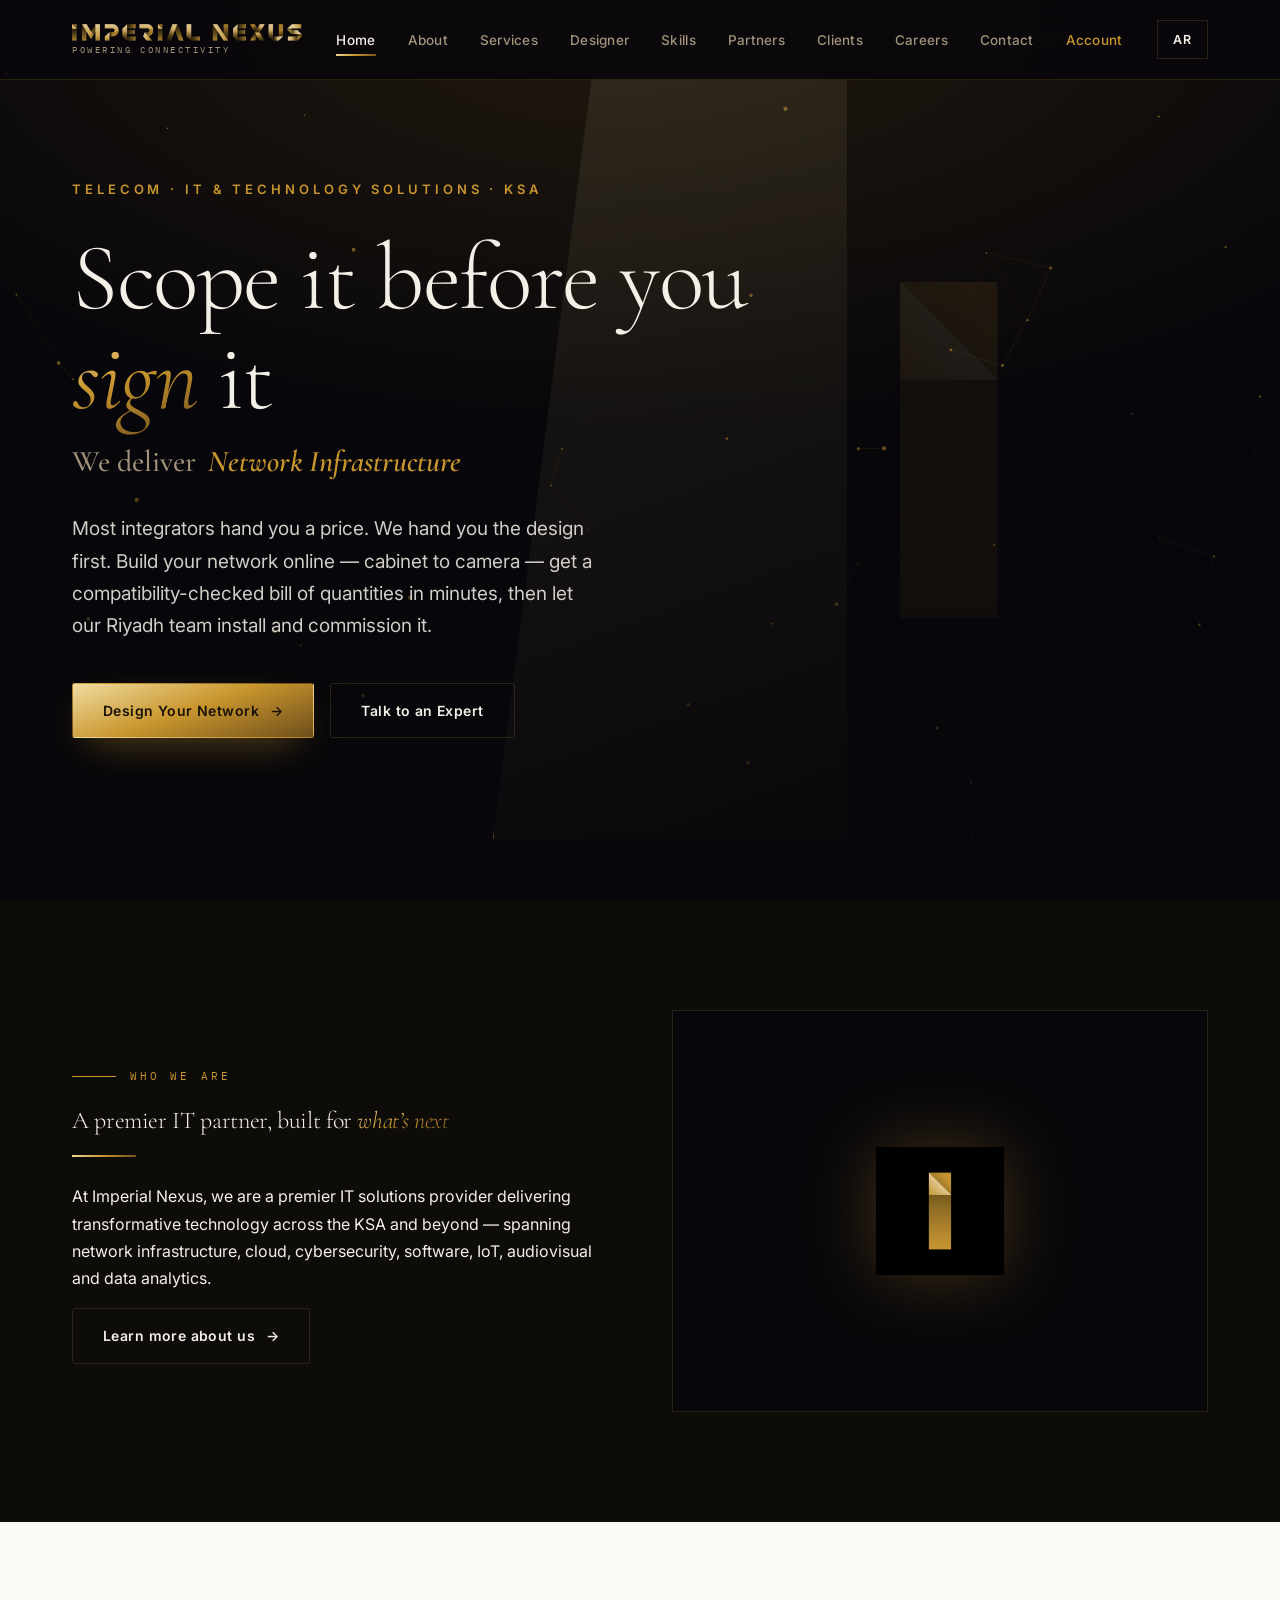
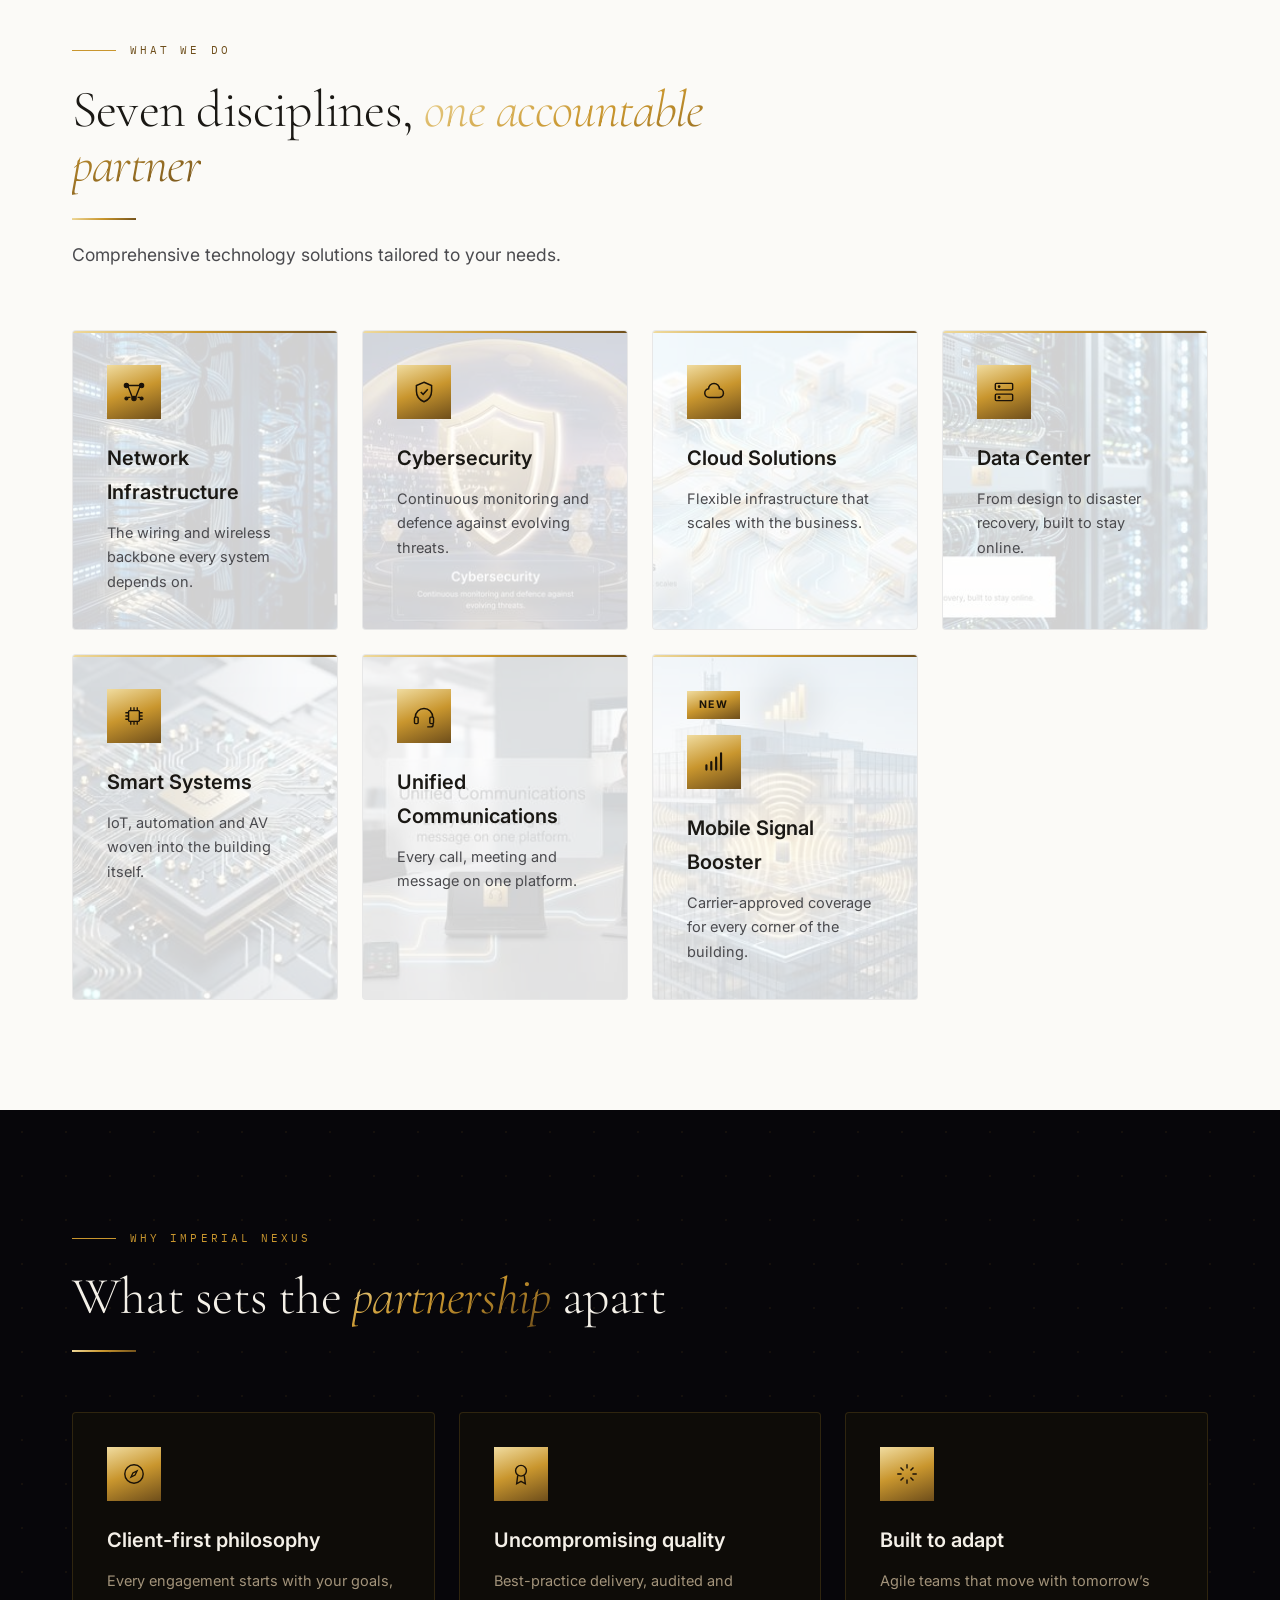
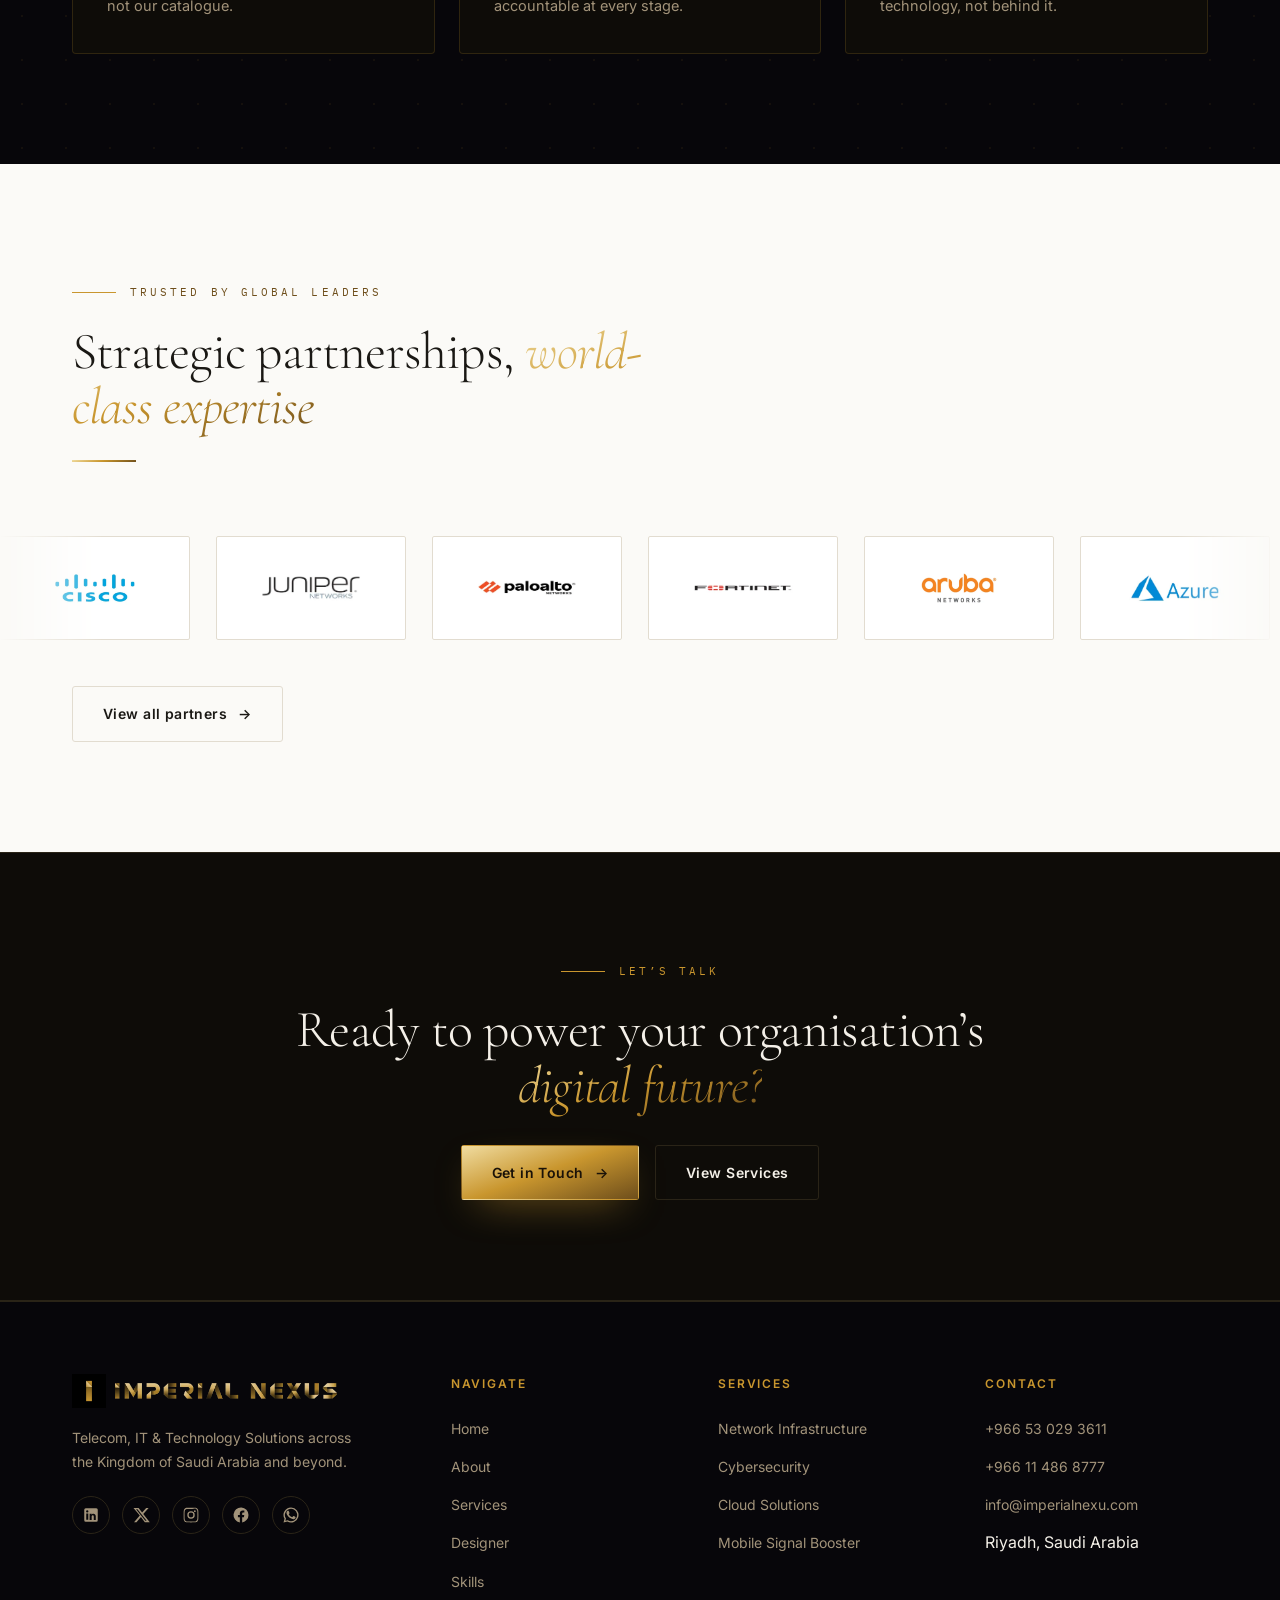
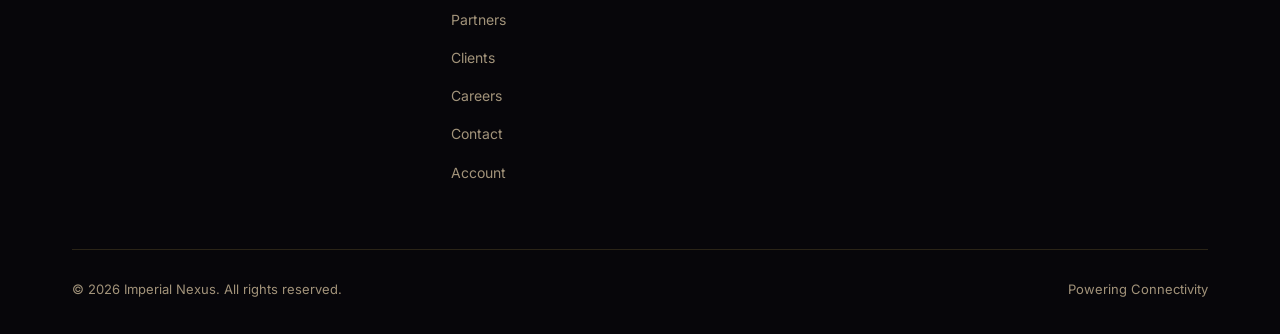
==== commit b4e4d541: "Move 161 embedded images out of index.html (3.9 MB -> 288 KB) The page embedded 37 unique images as " ====
--- a/index.html
+++ b/index.html
@@ -5,7 +5,7 @@
 <meta name="viewport" content="width=device-width, initial-scale=1">
 <title>Imperial Nexus | Telecom, IT &amp; Technology Solutions — KSA</title>
 <meta name="description" content="Imperial Nexus — network infrastructure, cybersecurity, cloud, data center, smart systems and unified communications across Saudi Arabia.">
-<link rel="icon" type="image/png" href="[data-uri]">
+<link rel="icon" type="image/png" href="assets/img/image.webp">
 <link rel="preconnect" href="https://fonts.googleapis.com">
 <link rel="preconnect" href="https://fonts.gstatic.com" crossorigin>
 <link href="https://fonts.googleapis.com/css2?family=Cormorant+Garamond:ital,wght@0,400;0,500;0,600;1,400;1,500&family=Inter:wght@400;500;600;700&family=Noto+Kufi+Arabic:wght@500;600;700&family=IBM+Plex+Sans+Arabic:wght@400;500;600;700&display=swap" rel="stylesheet">
@@ -707,8 +707,8 @@
   <header class="site-header">
   <div class="wrap">
     <button class="brand" data-route="home" aria-label="Imperial Nexus — Home">
-      <img class="brand-icon" src="[data-uri]" alt="">
-      <img class="brand-logo" src="[data-uri]" alt="Imperial Nexus">
+      <img class="brand-icon" src="assets/img/image.webp" alt="">
+      <img class="brand-logo" src="assets/img/imperial-nexus.webp" alt="Imperial Nexus">
     </button>
     <ul class="main-nav">
       <li><a data-route="home" class="active">Home</a></li>
@@ -761,7 +761,7 @@
       <a href="#/about" class="btn btn-ghost">Learn more about us <span class="arrow">&rarr;</span></a>
     </div>
     <div class="split-visual reveal">
-      <img src="[data-uri]" alt="">
+      <img src="assets/img/image.webp" alt="">
     </div>
   </div>
 </section><section class="sec-light circuit on-light">
@@ -772,37 +772,37 @@
   <span class="goldrule"></span>
   <p class="lede">Comprehensive technology solutions tailored to your needs.</p>
 </div>
-    <div class="grid grid-4"><a href="#/services#network" class="card reveal svc-card" data-svc="network" style="--svc-bg:url([data-uri])">
+    <div class="grid grid-4"><a href="#/services#network" class="card reveal svc-card" data-svc="network" style="--svc-bg:url(assets/img/card.jpg)">
       
       <div class="icon"><svg viewBox="0 0 24 24" fill="currentColor" stroke="currentColor" xmlns="http://www.w3.org/2000/svg"><circle cx="5" cy="6" r="2"/><circle cx="19" cy="6" r="2"/><circle cx="12" cy="18" r="2"/><circle cx="5" cy="18" r="1.4"/><circle cx="19" cy="18" r="1.4"/><path d="M6.6 7.2 10.5 17M17.4 7.2 13.5 17M7 6h10M6.3 17h2.4M15.3 17h2.4" stroke-width="1.3" fill="none"/></svg></div>
       <h3>Network Infrastructure</h3>
       <p class="desc" style="margin:0;">The wiring and wireless backbone every system depends on.</p>
-    </a><a href="#/services#cybersecurity" class="card reveal svc-card" data-svc="cybersecurity" style="--svc-bg:url([data-uri])">
+    </a><a href="#/services#cybersecurity" class="card reveal svc-card" data-svc="cybersecurity" style="--svc-bg:url(assets/img/card-2.jpg)">
       
       <div class="icon"><svg viewBox="0 0 24 24" fill="currentColor" stroke="currentColor" xmlns="http://www.w3.org/2000/svg"><path d="M12 3l7 3v5c0 5-3.5 8.5-7 10-3.5-1.5-7-5-7-10V6l7-3z" fill="none" stroke-width="1.4"/><path d="M9 12l2.2 2.2L15.5 9.5" fill="none" stroke-width="1.4"/></svg></div>
       <h3>Cybersecurity</h3>
       <p class="desc" style="margin:0;">Continuous monitoring and defence against evolving threats.</p>
-    </a><a href="#/services#cloud" class="card reveal svc-card" data-svc="cloud" style="--svc-bg:url([data-uri])">
+    </a><a href="#/services#cloud" class="card reveal svc-card" data-svc="cloud" style="--svc-bg:url(assets/img/card-3.jpg)">
       
       <div class="icon"><svg viewBox="0 0 24 24" fill="currentColor" stroke="currentColor" xmlns="http://www.w3.org/2000/svg"><path d="M7.5 17a4 4 0 0 1-.5-7.97A5 5 0 0 1 17 9.1 3.6 3.6 0 0 1 16.5 17h-9z" fill="none" stroke-width="1.4"/></svg></div>
       <h3>Cloud Solutions</h3>
       <p class="desc" style="margin:0;">Flexible infrastructure that scales with the business.</p>
-    </a><a href="#/services#datacenter" class="card reveal svc-card" data-svc="datacenter" style="--svc-bg:url([data-uri])">
+    </a><a href="#/services#datacenter" class="card reveal svc-card" data-svc="datacenter" style="--svc-bg:url(assets/img/card-4.jpg)">
       
       <div class="icon"><svg viewBox="0 0 24 24" fill="currentColor" stroke="currentColor" xmlns="http://www.w3.org/2000/svg"><rect x="4" y="4" width="16" height="6" rx="1" fill="none" stroke-width="1.3"/><rect x="4" y="14" width="16" height="6" rx="1" fill="none" stroke-width="1.3"/><circle cx="7.5" cy="7" r=".8"/><circle cx="7.5" cy="17" r=".8"/></svg></div>
       <h3>Data Center</h3>
       <p class="desc" style="margin:0;">From design to disaster recovery, built to stay online.</p>
-    </a><a href="#/services#smart" class="card reveal svc-card" data-svc="smart" style="--svc-bg:url([data-uri]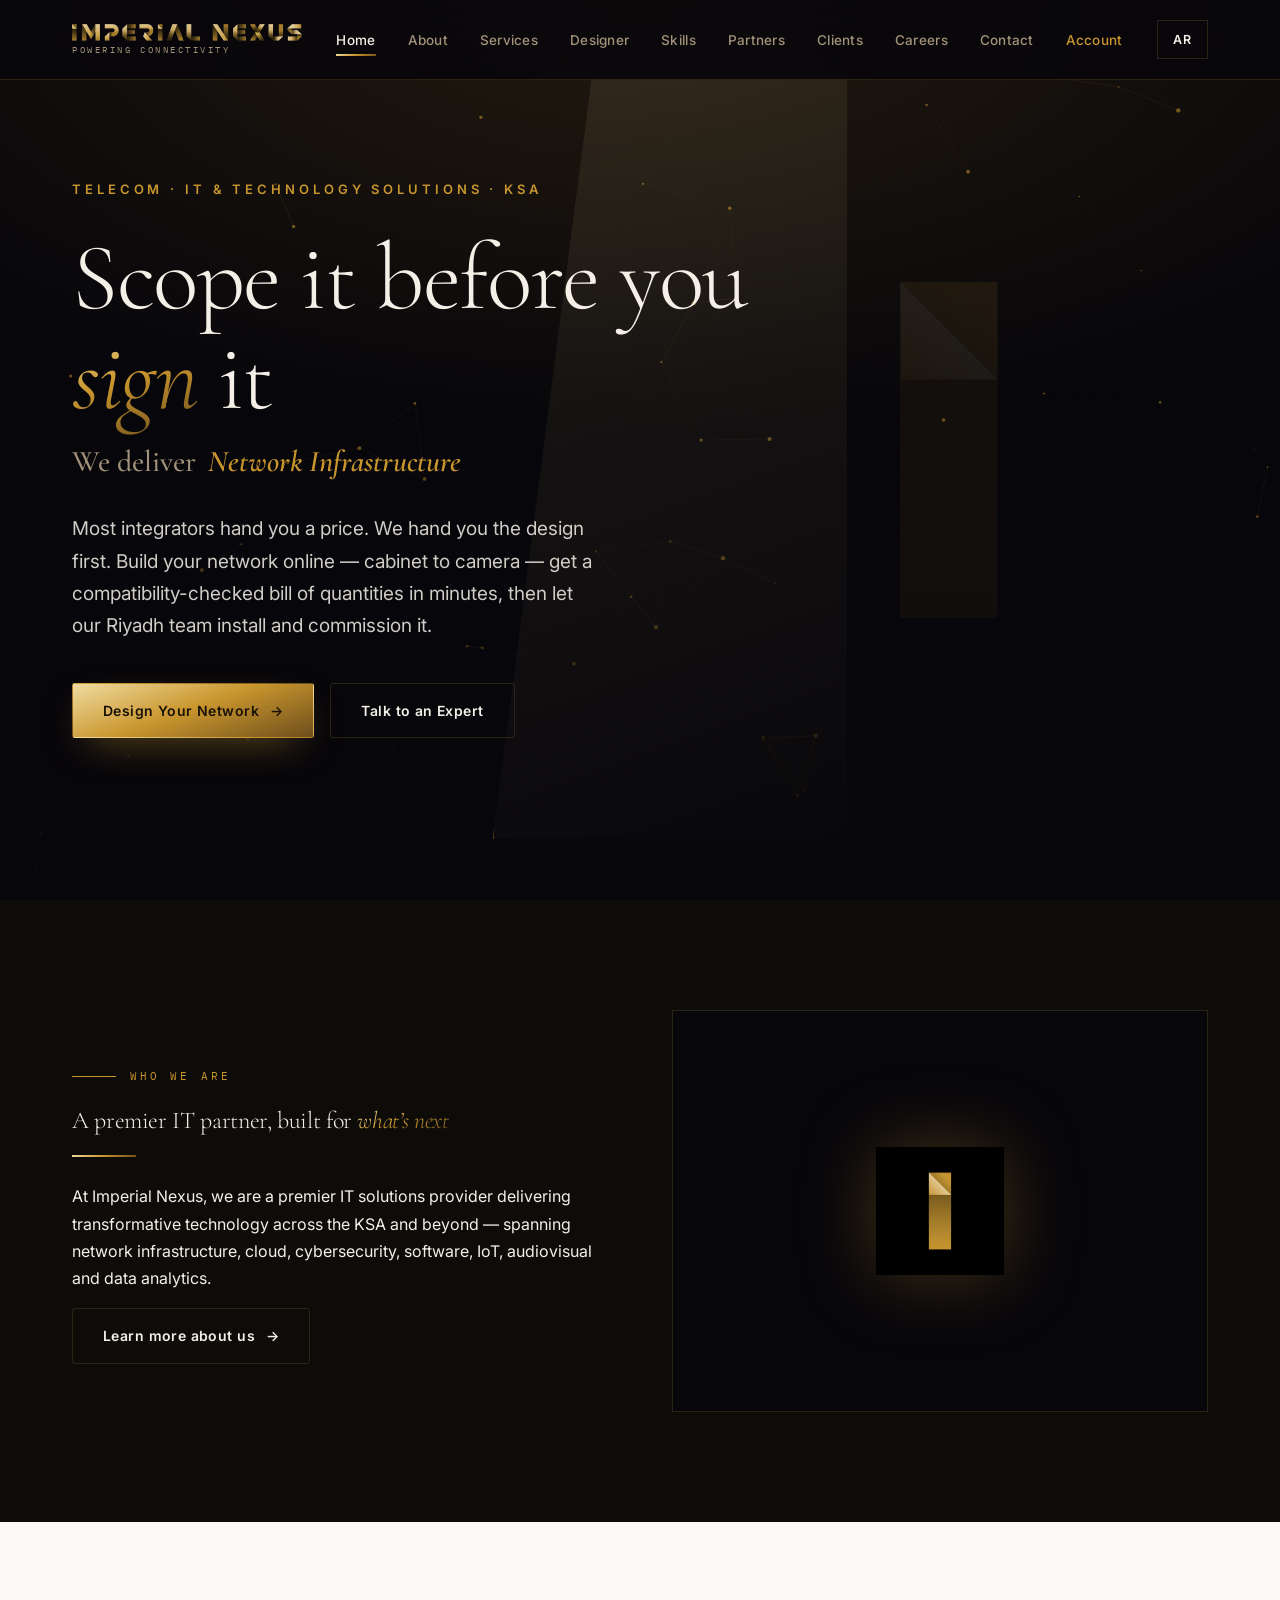
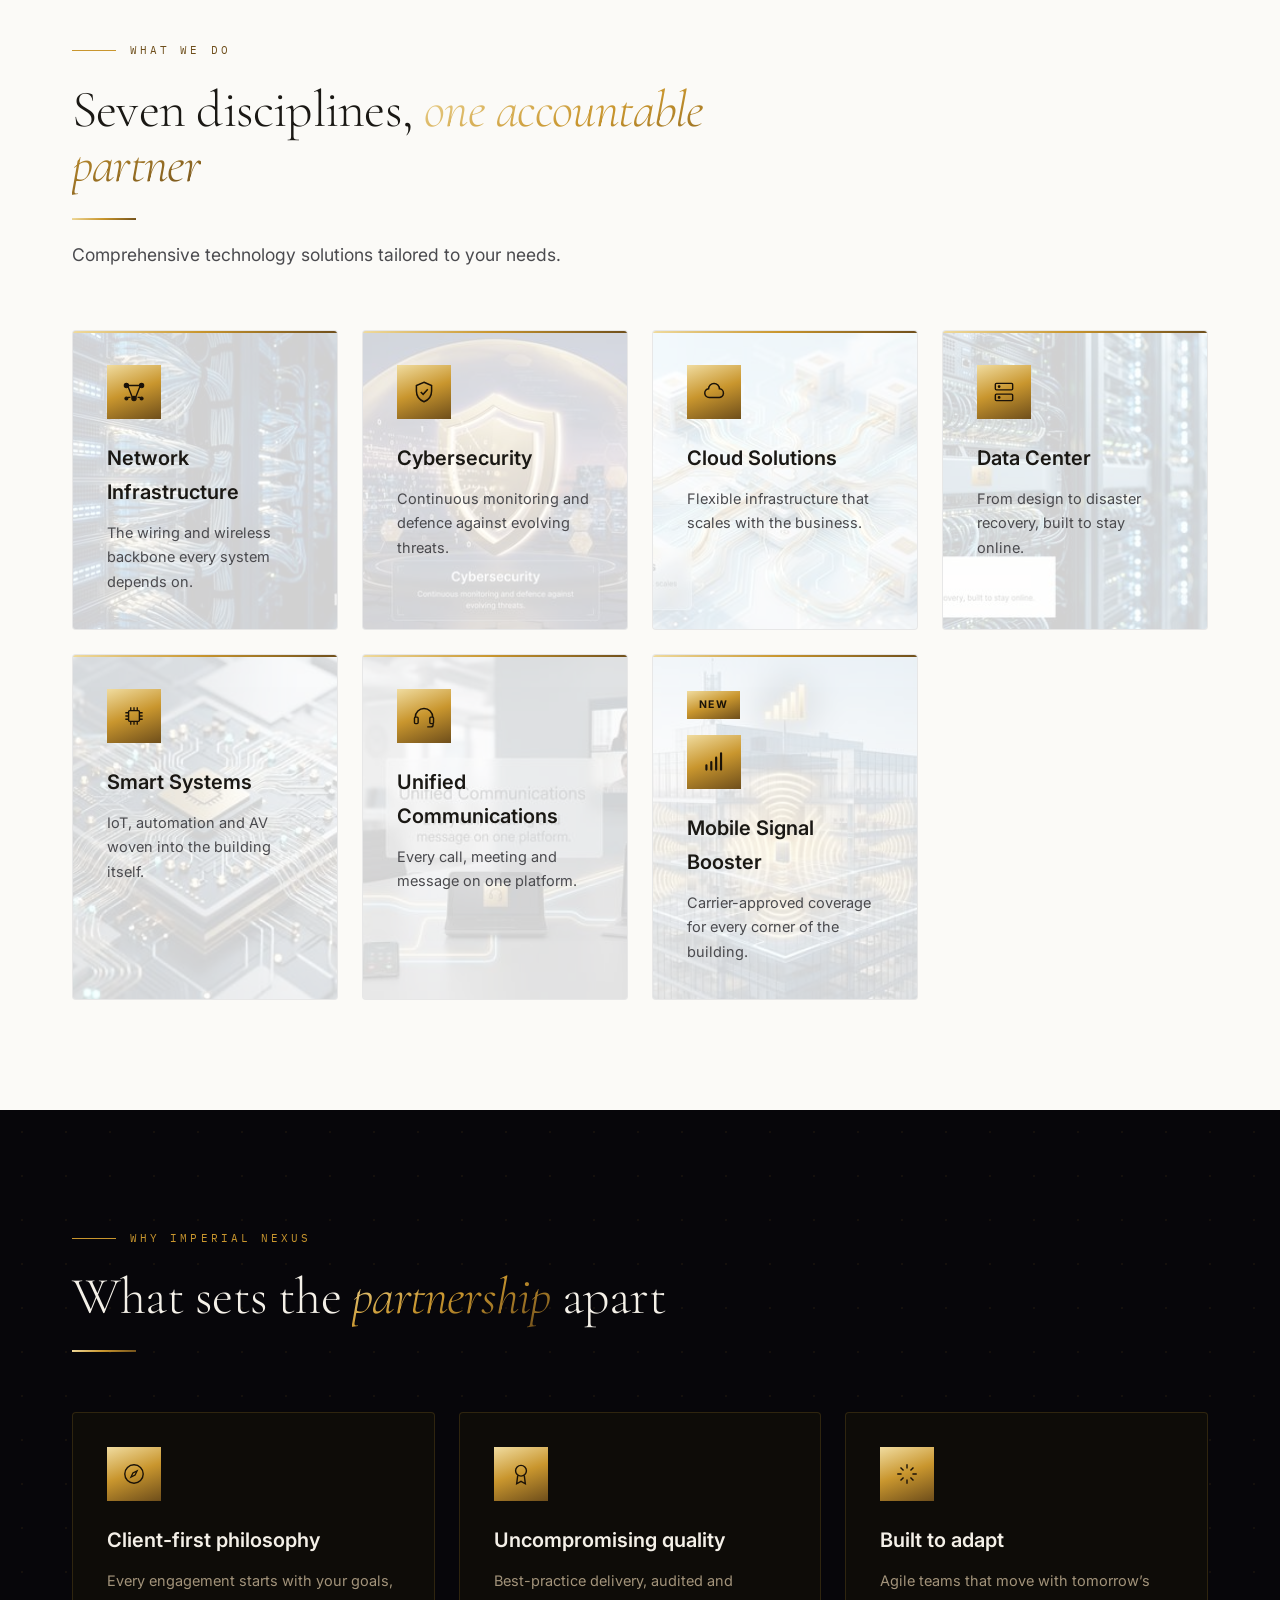
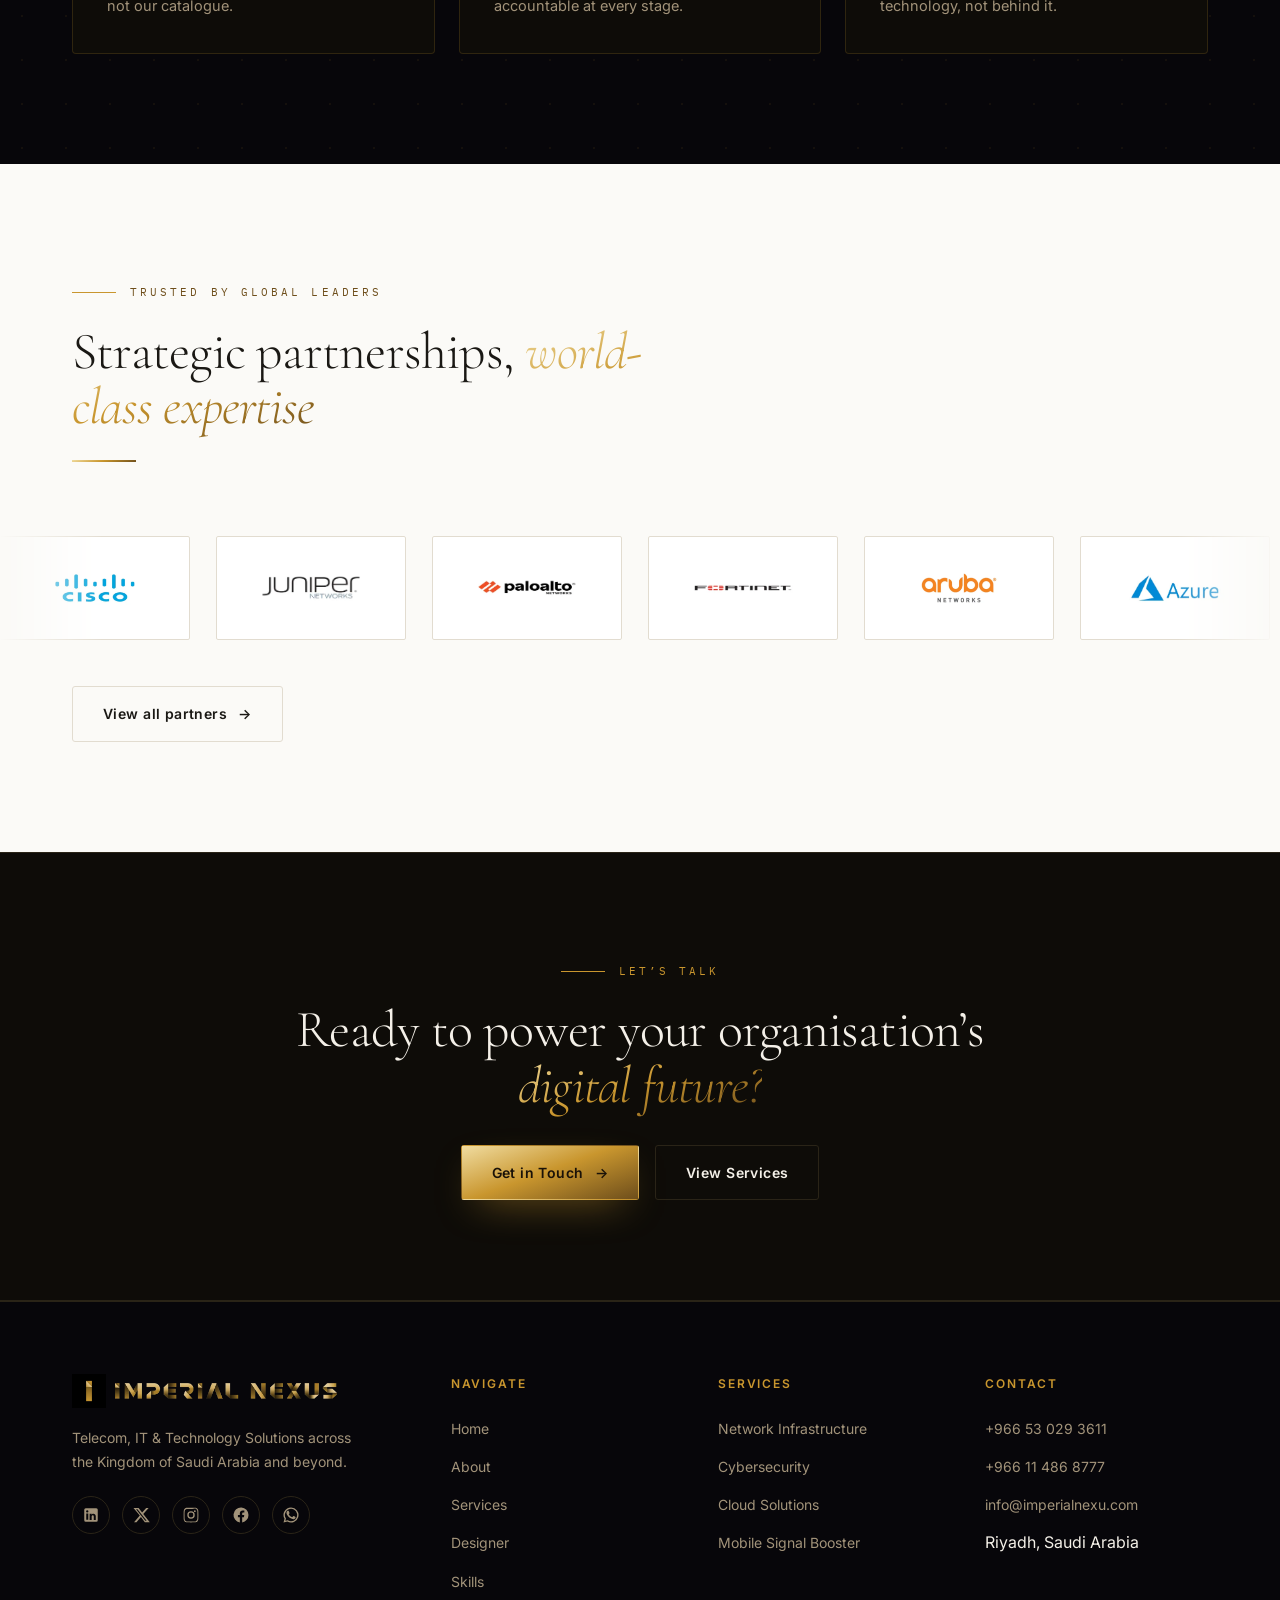
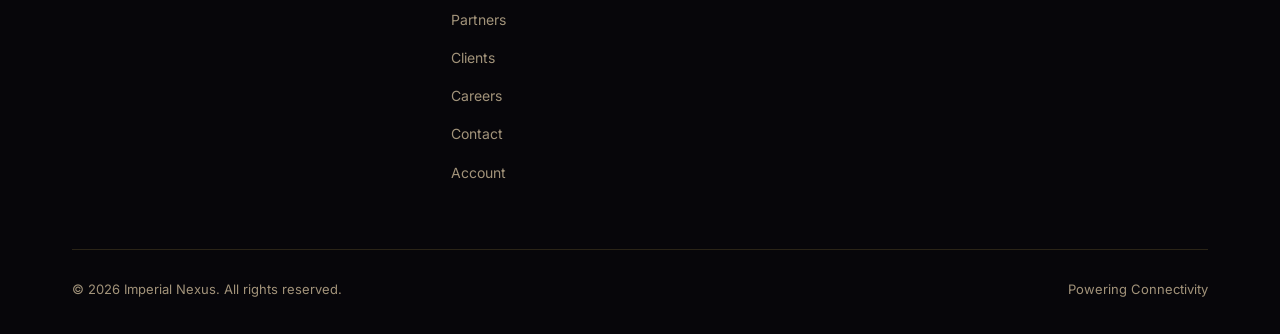
==== commit 5c677fc6: "Show "Account" in Arabic in the Arabic menu refreshAuthUI labels both language shells at once but us" ====
--- a/index.html
+++ b/index.html
@@ -2385,6 +2385,10 @@
     el.classList.add(ok ? "ok" : "err");
   }
 
+  // Both language shells are rendered at once, so label each one in its own
+  // language instead of the currently selected one.
+  function trFor(shell, en, ar){ return shell.getAttribute("data-lang") === "ar" ? ar : en; }
+
   function refreshAuthUI(){
     var session = lsGet(SESSION_KEY);
     document.querySelectorAll('.app-shell').forEach(function(shell){
@@ -2396,8 +2400,8 @@
         signed.removeAttribute("hidden");
         var greet = signed.querySelector("[data-auth-greeting]");
         if(greet){
-          var role = session.acctype === "contractor" ? tr("Contractor","مقاول") : tr("End Client","عميل نهائي");
-          greet.textContent = tr("Signed in as ", "مسجّل الدخول باسم ") + session.name + " · " + role;
+          var role = session.acctype === "contractor" ? trFor(shell, "Contractor","مقاول") : trFor(shell, "End Client","عميل نهائي");
+          greet.textContent = trFor(shell, "Signed in as ", "مسجّل الدخول باسم ") + session.name + " · " + role;
         }
       } else {
         signed.setAttribute("hidden","");
@@ -2405,7 +2409,7 @@
       }
       // account nav label reflects state
       shell.querySelectorAll('.nav-account').forEach(function(a){
-        a.textContent = session ? tr("My Account","حسابي") : tr("Account","الحساب");
+        a.textContent = session ? trFor(shell, "My Account","حسابي") : trFor(shell, "Account","الحساب");
       });
     });
   }
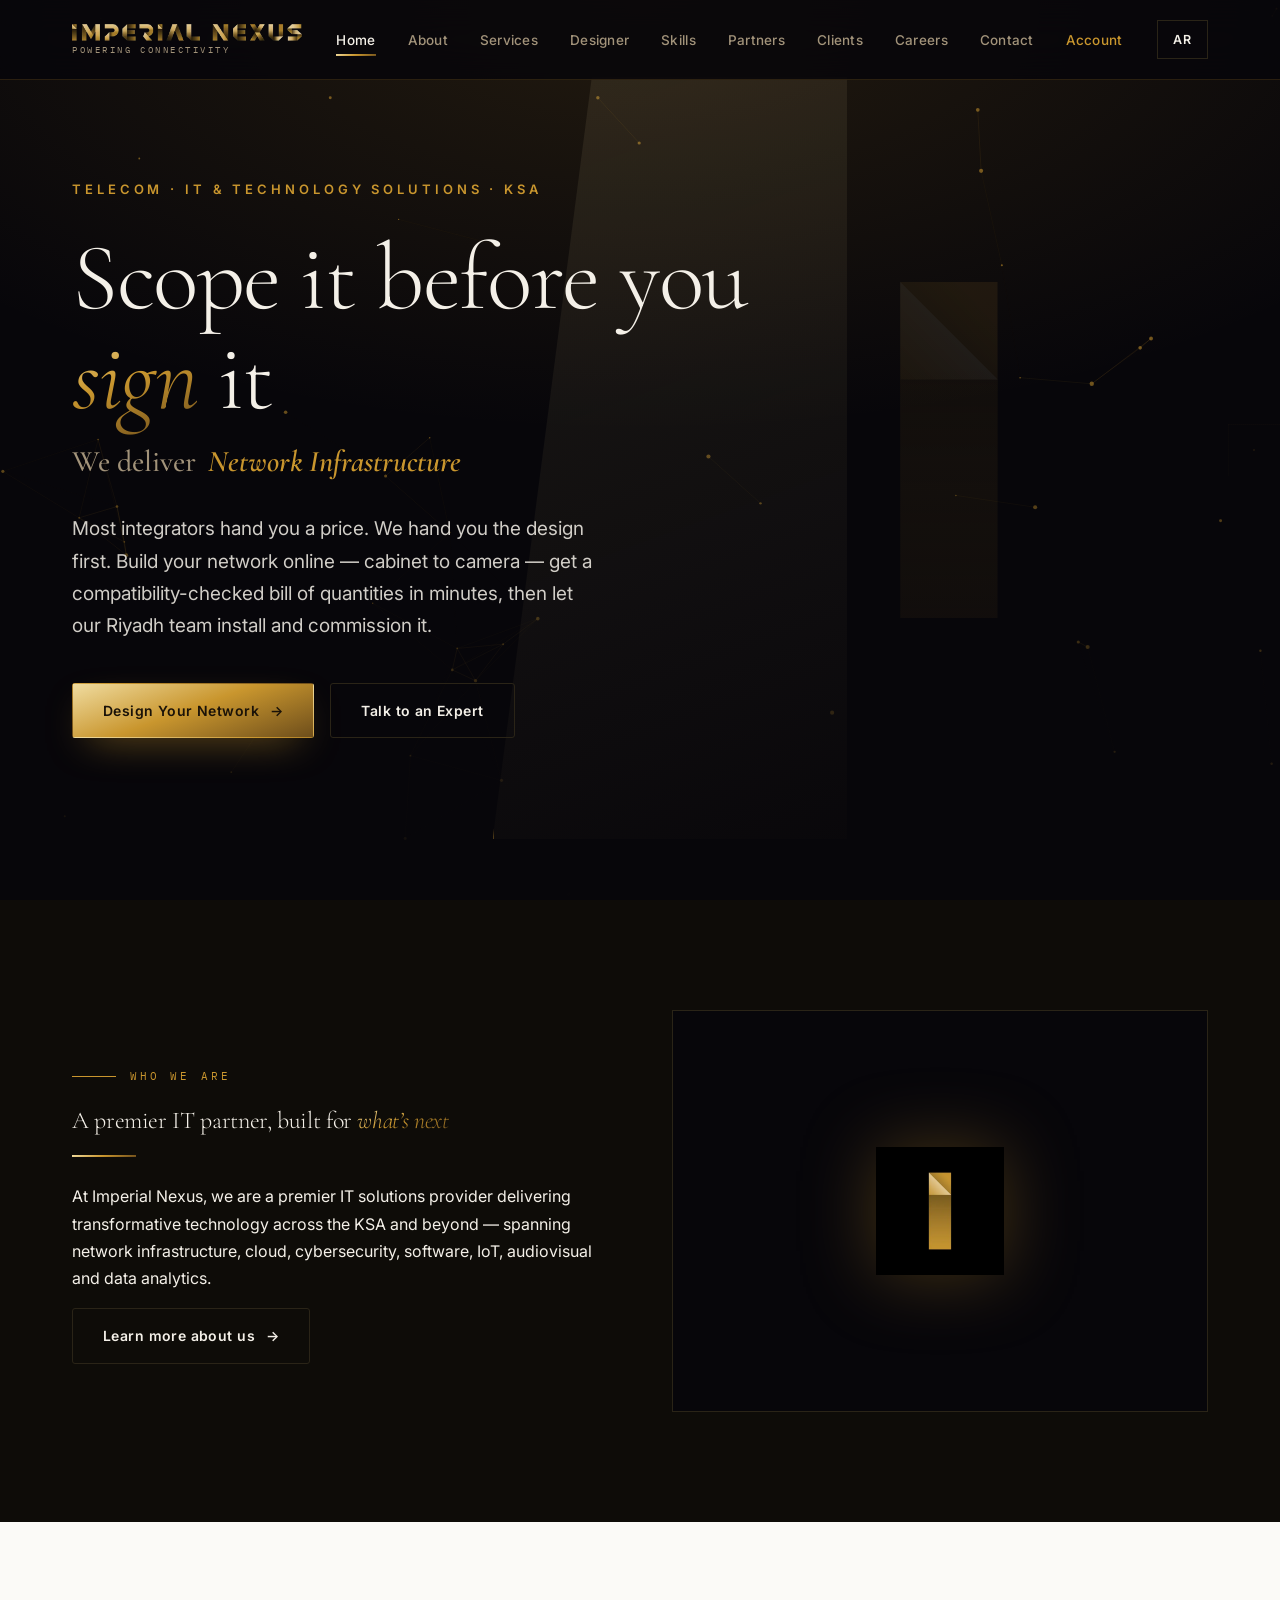
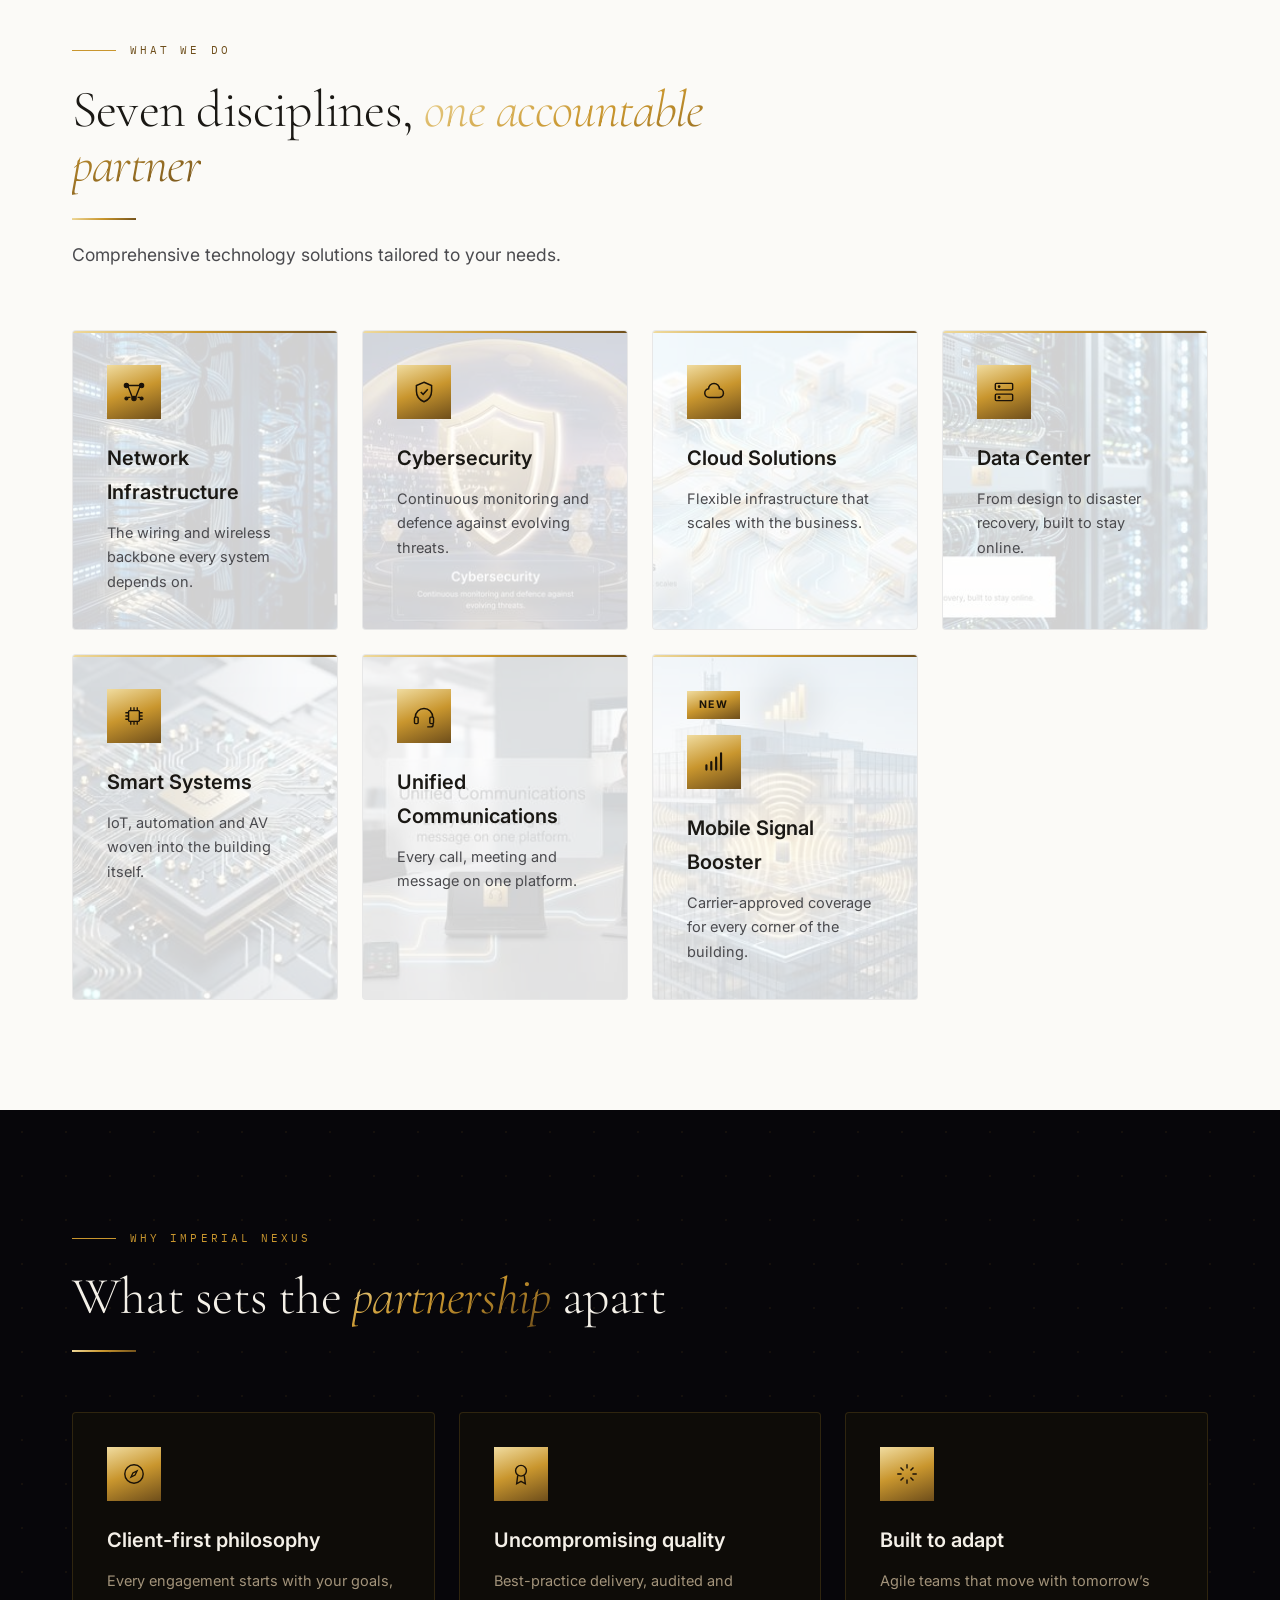
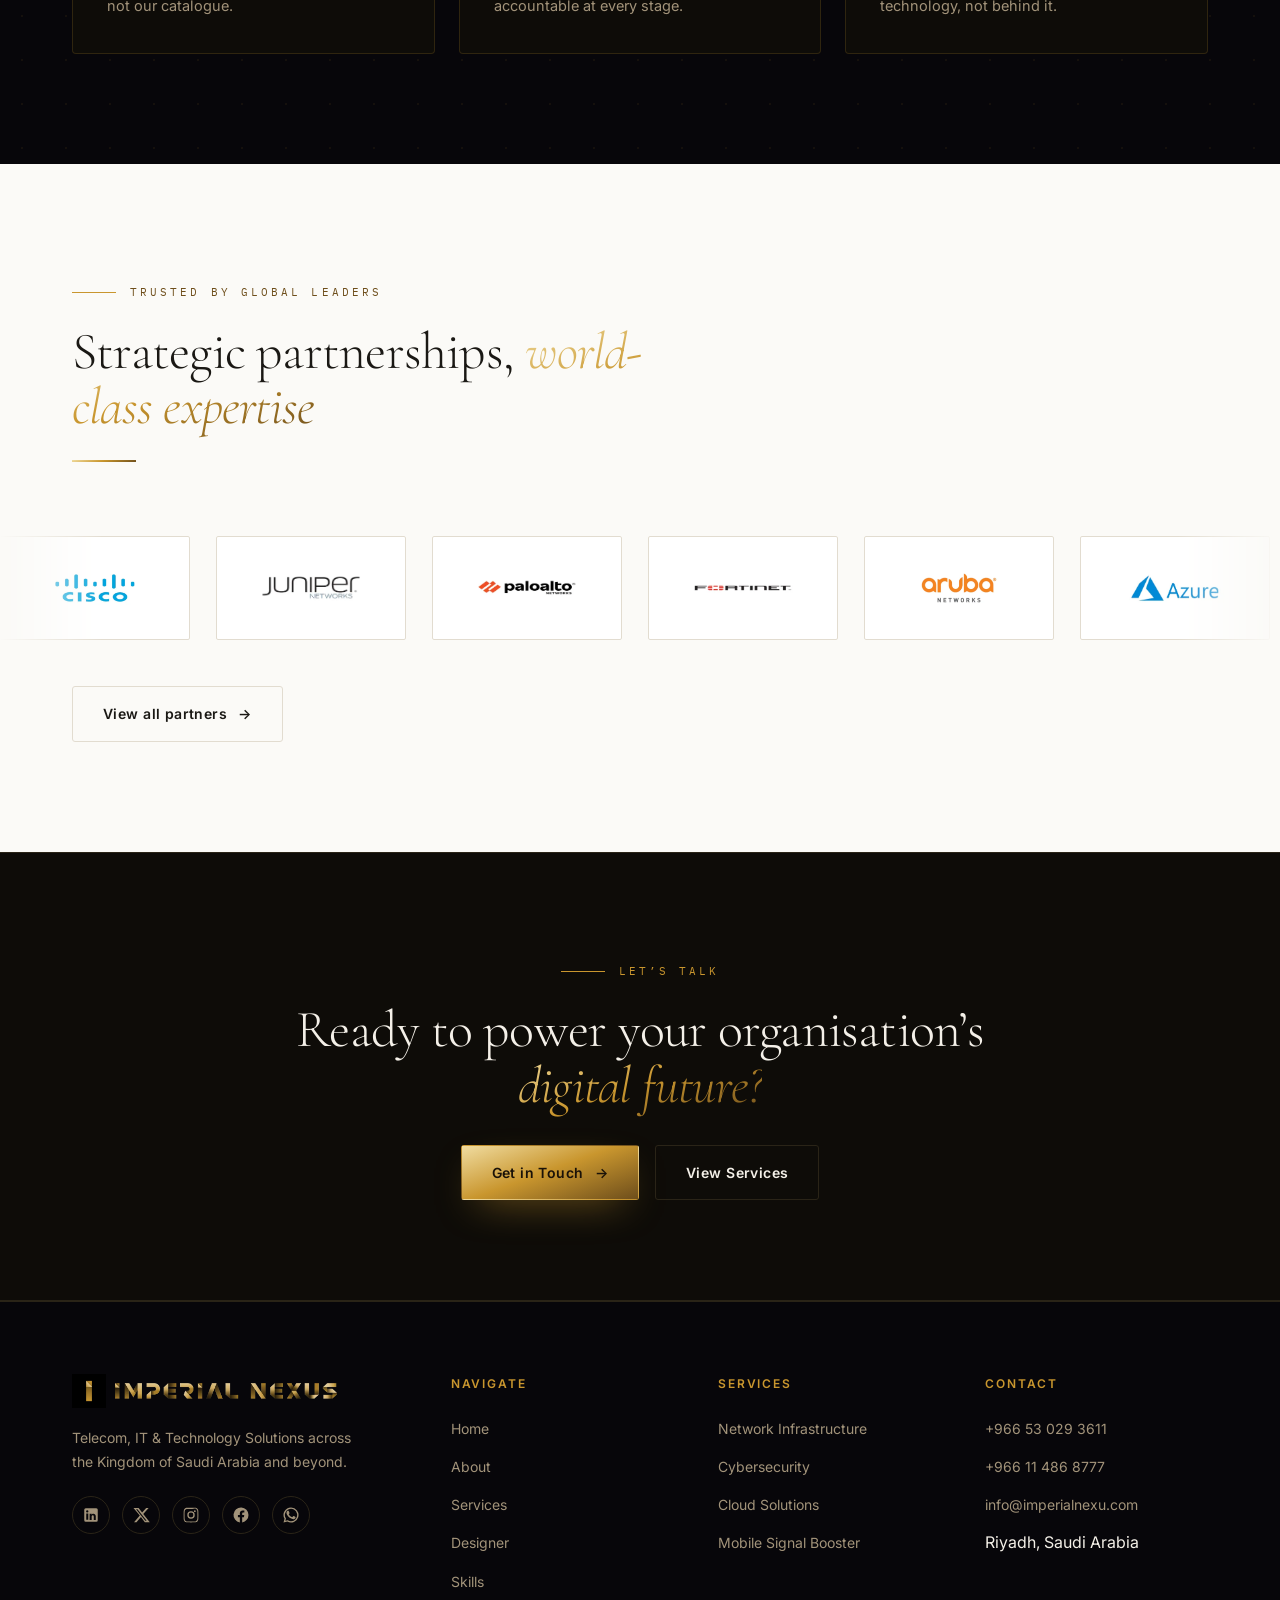
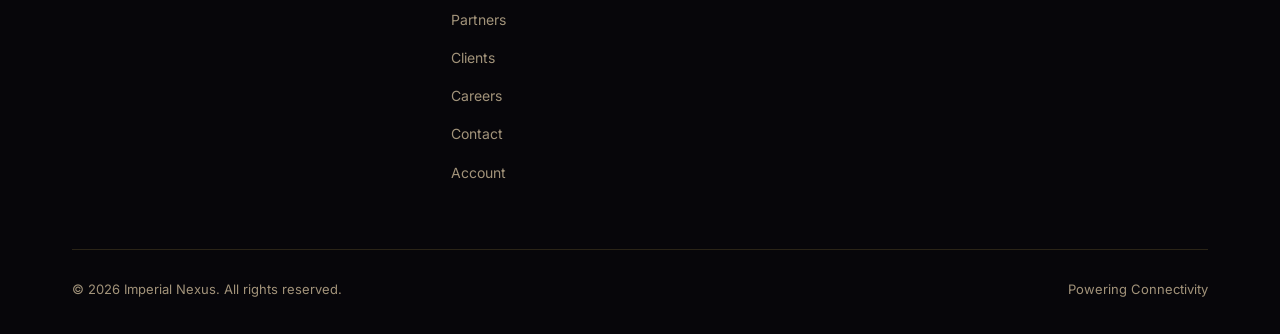
==== commit 8c3c4110: "Fix the Network Designer's AI analysis with a server-side proxy The page called api.anthropic.com st" ====
--- a/index.html
+++ b/index.html
@@ -2385,10 +2385,6 @@
     el.classList.add(ok ? "ok" : "err");
   }
 
-  // Both language shells are rendered at once, so label each one in its own
-  // language instead of the currently selected one.
-  function trFor(shell, en, ar){ return shell.getAttribute("data-lang") === "ar" ? ar : en; }
-
   function refreshAuthUI(){
     var session = lsGet(SESSION_KEY);
     document.querySelectorAll('.app-shell').forEach(function(shell){
@@ -2400,8 +2396,8 @@
         signed.removeAttribute("hidden");
         var greet = signed.querySelector("[data-auth-greeting]");
         if(greet){
-          var role = session.acctype === "contractor" ? trFor(shell, "Contractor","مقاول") : trFor(shell, "End Client","عميل نهائي");
-          greet.textContent = trFor(shell, "Signed in as ", "مسجّل الدخول باسم ") + session.name + " · " + role;
+          var role = session.acctype === "contractor" ? tr("Contractor","مقاول") : tr("End Client","عميل نهائي");
+          greet.textContent = tr("Signed in as ", "مسجّل الدخول باسم ") + session.name + " · " + role;
         }
       } else {
         signed.setAttribute("hidden","");
@@ -2409,7 +2405,7 @@
       }
       // account nav label reflects state
       shell.querySelectorAll('.nav-account').forEach(function(a){
-        a.textContent = session ? trFor(shell, "My Account","حسابي") : trFor(shell, "Account","الحساب");
+        a.textContent = session ? tr("My Account","حسابي") : tr("Account","الحساب");
       });
     });
   }
@@ -3132,17 +3128,7 @@
       return "[" + c.level.toUpperCase() + "] " + c.text;
     }).join("\n") : "(no automated findings — fewer than 2 relevant items selected)";
 
-    var sysPrompt = "You are a senior network engineer at Imperial Nexus, a premier IT solutions provider in Saudi Arabia. " +
-      "You specialize in evaluating network designs for compatibility, performance, and best practices. " +
-      "Imperial Nexus's own rule-based compatibility engine has already scanned this exact selection and produced the findings below — " +
-      "treat them as verified ground truth, do not contradict them, and do not repeat them verbatim. Your job is to: " +
-      "1) Briefly acknowledge the engine's findings in your own words " +
-      "2) Add deeper engineering insight the automated engine cannot catch — e.g. brand-specific interoperability quirks, PoE class/standard nuances (802.3af/at/bt), firmware or management-plane considerations, uplink/transceiver compatibility across the specific brands selected, cabling category needs, redundancy and future scalability " +
-      "3) Give concrete, prioritized recommendations to fix any ERR/WARN items and to improve the design overall " +
-      "4) A brief professional summary. " +
-      "Be concise but thorough. Use simple HTML formatting (h5, p tags, and classes: ai-ok for good, ai-warn for warnings, ai-err for errors). " +
-      (language === "ar" ? "IMPORTANT: Respond entirely in Arabic." : "Respond in English.");
-
+    // The system prompt lives on the server (api/analyze.php).
     var userPrompt = "Equipment selection:\n\n" + itemList +
       "\n\nAutomated compatibility engine findings (already computed, treat as verified):\n" + engineSummary +
       "\n\nPlease build on these findings with deeper analysis covering:\n" +
@@ -3153,7 +3139,28 @@
       "- Redundancy, scalability, and any single points of failure\n" +
       "- General best practices for a design like this";
 
-    return { system: sysPrompt, user: userPrompt };
+    return { user: userPrompt };
+  }
+
+  // AI output is HTML; keep only simple formatting so nothing executable is inserted.
+  function sanitizeAIHtml(html){
+    var allowed = { H4:1, H5:1, H6:1, P:1, UL:1, OL:1, LI:1, STRONG:1, B:1, EM:1, I:1, BR:1, DIV:1, SPAN:1 };
+    var okClass = { "ai-ok":1, "ai-warn":1, "ai-err":1 };
+    var src = new DOMParser().parseFromString("<body>" + html + "</body>", "text/html").body;
+    var frag = document.createDocumentFragment();
+    (function copy(from, to){
+      Array.prototype.forEach.call(from.childNodes, function(n){
+        if(n.nodeType === 3){ to.appendChild(document.createTextNode(n.nodeValue)); return; }
+        if(n.nodeType !== 1) return;
+        if(/^(SCRIPT|STYLE|IFRAME|OBJECT|EMBED|TEMPLATE|NOSCRIPT|SVG|MATH)$/.test(n.tagName)) return;
+        if(!allowed[n.tagName]){ copy(n, to); return; }
+        var el = document.createElement(n.tagName.toLowerCase());
+        (n.getAttribute("class") || "").split(/\s+/).forEach(function(c){ if(okClass[c]) el.classList.add(c); });
+        copy(n, el);
+        to.appendChild(el);
+      });
+    })(src, frag);
+    return frag;
   }
 
   async function runAIAnalysis(shell){
@@ -3176,37 +3183,38 @@
 
     var prompts = buildPrompt(items, lang());
 
+    function aiMessage(cls, en, ar){
+      outputEl.innerHTML = '<div class="ai-result"><p class="' + cls + '">' + tx(en, ar) + '</p></div>';
+    }
+
     try {
-      var response = await fetch("https://api.anthropic.com/v1/messages", {
+      var response = await fetch("api/analyze.php", {
         method: "POST",
         headers: { "Content-Type": "application/json" },
-        body: JSON.stringify({
-          model: "claude-sonnet-4-6",
-          max_tokens: 1000,
-          system: prompts.system,
-          messages: [{ role: "user", content: prompts.user }]
-        })
+        body: JSON.stringify({ lang: lang(), user: prompts.user })
       });
-
-      var data = await response.json();
-      var text = "";
-      if(data.content && data.content.length > 0){
-        data.content.forEach(function(block){
-          if(block.type === "text") text += block.text;
-        });
-      }
-
-      if(text){
-        outputEl.innerHTML = '<div class="ai-result">' + text + '</div>';
+      var data = {};
+      try { data = await response.json(); } catch(e){}
+
+      if(response.ok && data.text){
+        outputEl.innerHTML = "";
+        var result = document.createElement("div");
+        result.className = "ai-result";
+        result.appendChild(sanitizeAIHtml(data.text));
+        outputEl.appendChild(result);
+      } else if(response.status === 429){
+        aiMessage("ai-warn", "You have reached the hourly limit for AI analysis. Please try again later.",
+                             "وصلت إلى الحد المسموح من التحليلات خلال الساعة. حاول مرة أخرى لاحقاً.");
+      } else if(response.status === 503){
+        aiMessage("ai-warn", "AI analysis is temporarily unavailable. The compatibility results above are still valid.",
+                             "التحليل بالذكاء الاصطناعي غير متاح مؤقتاً. نتائج التوافق أعلاه ما زالت صحيحة.");
       } else {
-        outputEl.innerHTML = '<div class="ai-result"><p class="ai-err">' +
-          tx("Could not get AI analysis. Please try again.",
-             "تعذّر الحصول على تحليل AI. حاول مرة أخرى.") + '</p></div>';
+        aiMessage("ai-err", "Could not get AI analysis. Please try again.",
+                            "تعذّر الحصول على تحليل AI. حاول مرة أخرى.");
       }
     } catch(err){
-      outputEl.innerHTML = '<div class="ai-result"><p class="ai-err">' +
-        tx("Connection error. Please check your network and try again.",
-           "خطأ في الاتصال. تحقق من الشبكة وحاول مرة أخرى.") + '</p></div>';
+      aiMessage("ai-err", "Connection error. Please check your network and try again.",
+                          "خطأ في الاتصال. تحقق من الشبكة وحاول مرة أخرى.");
       console.error("AI Analysis error:", err);
     }
 
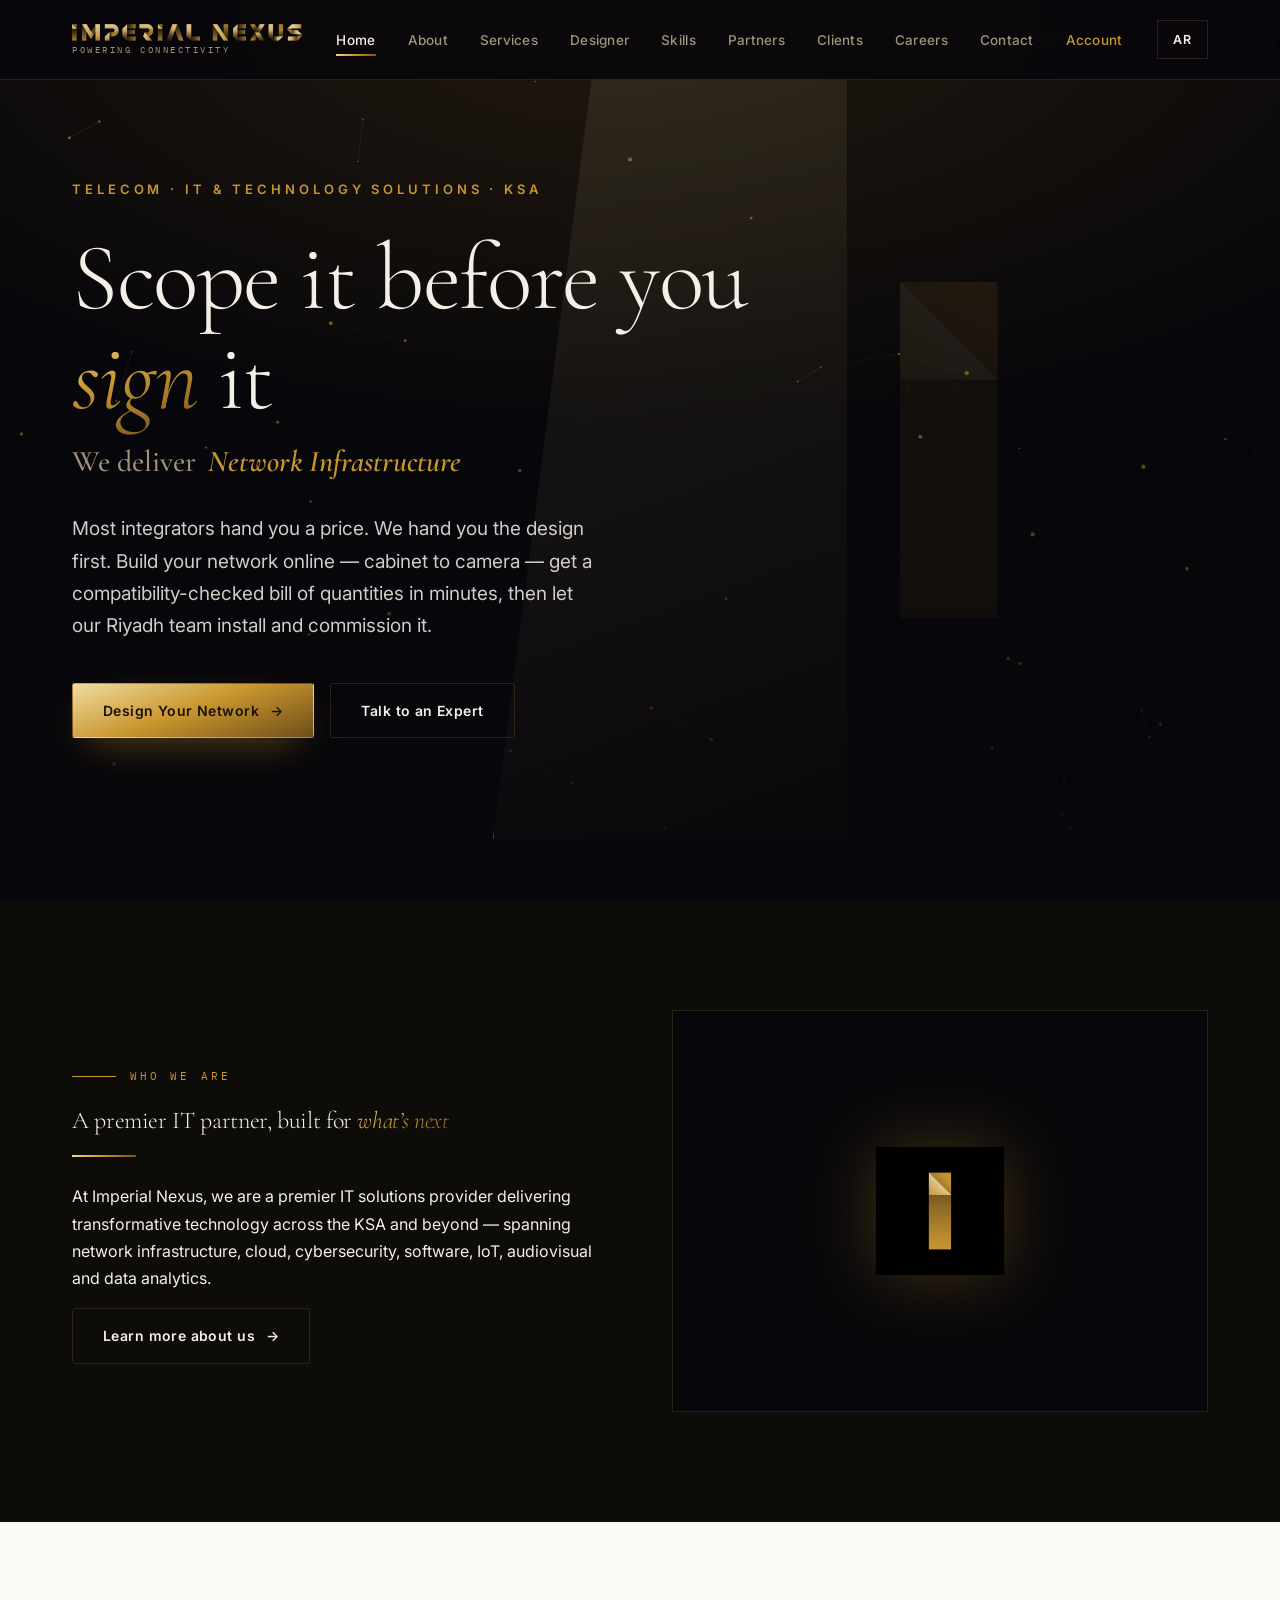
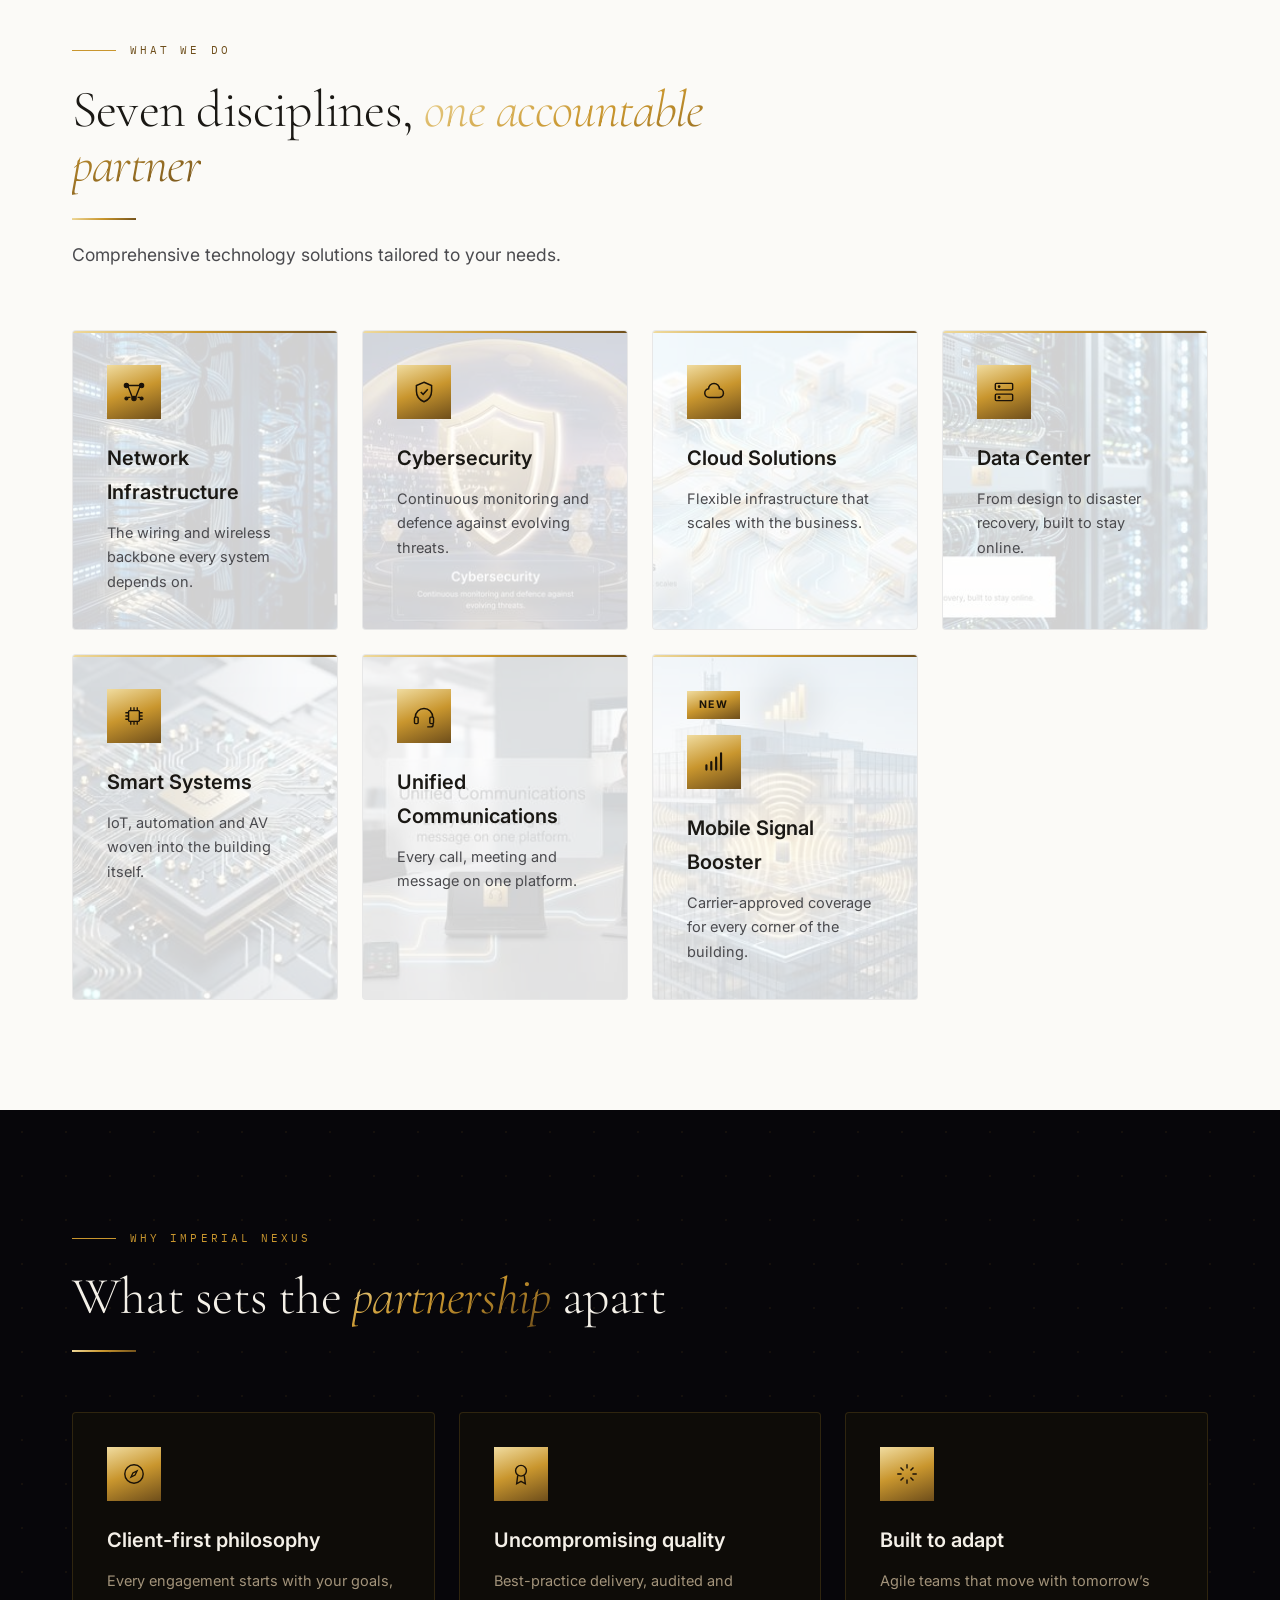
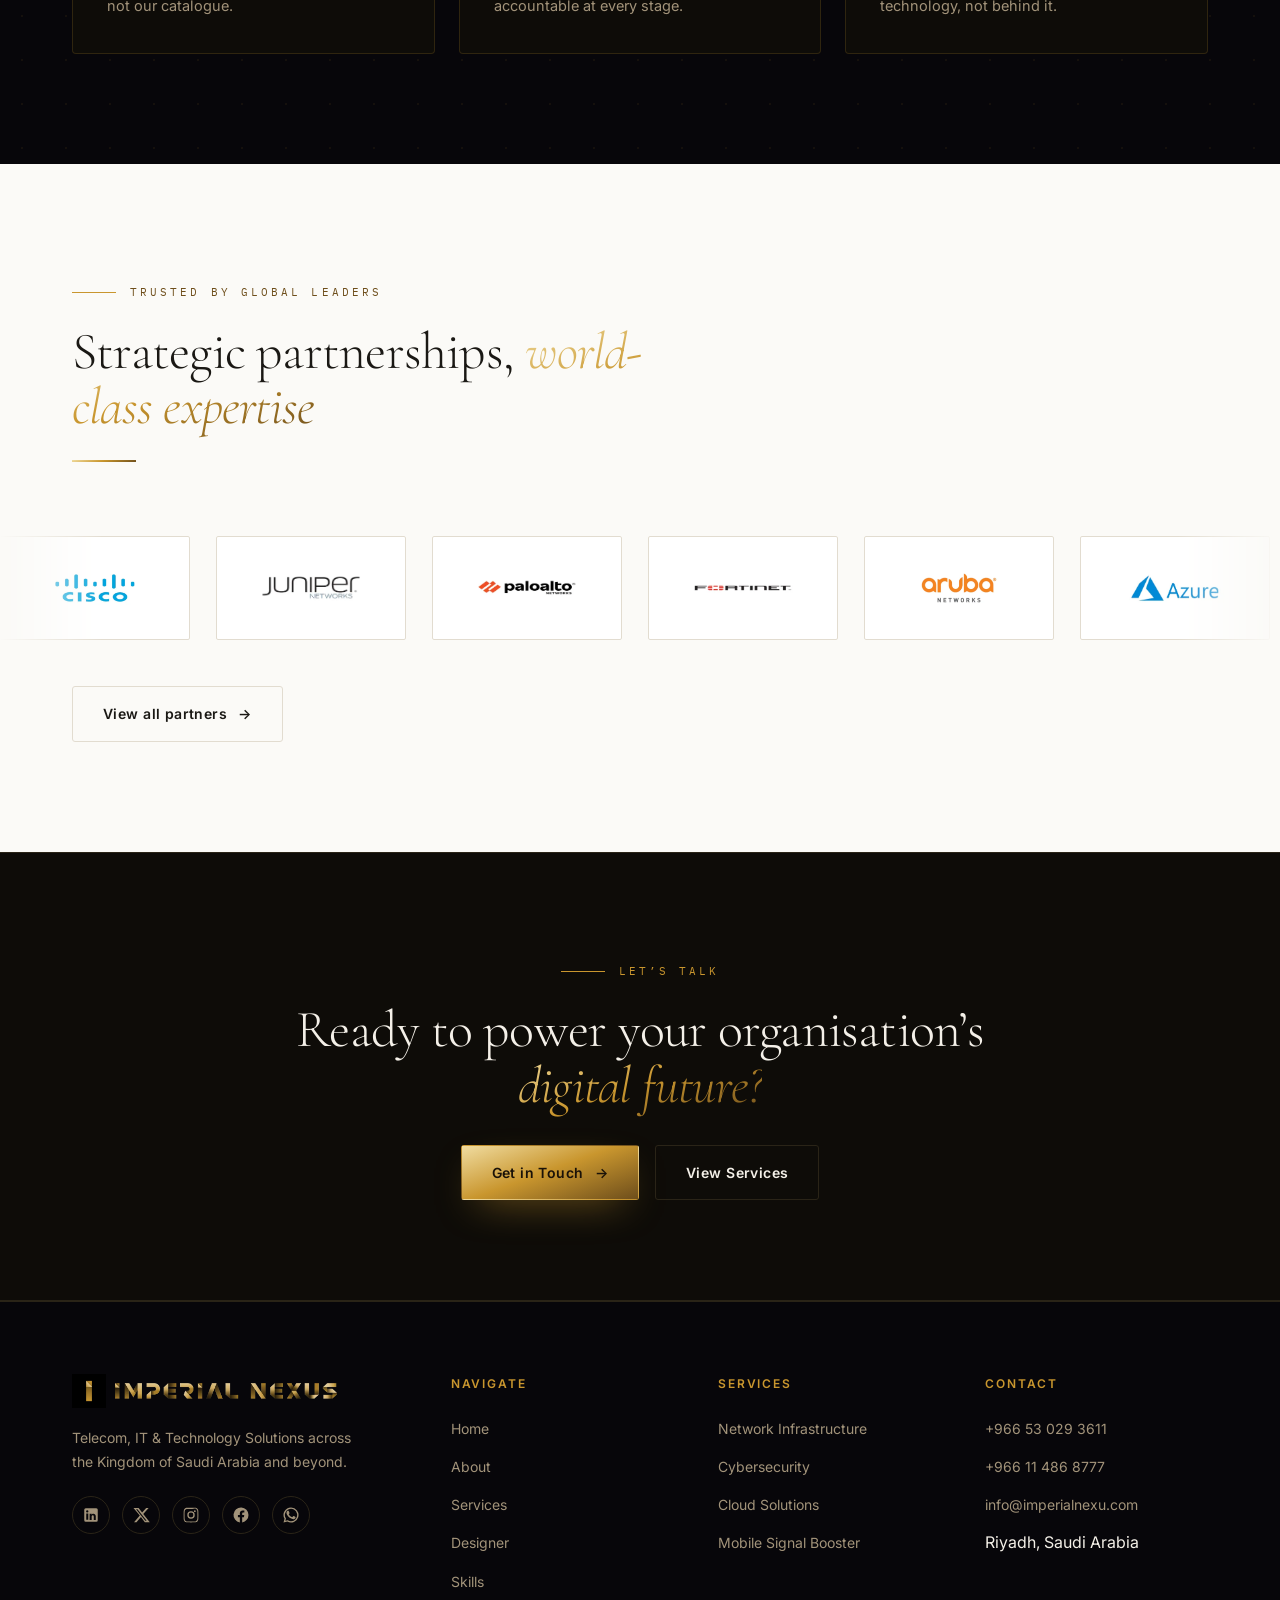
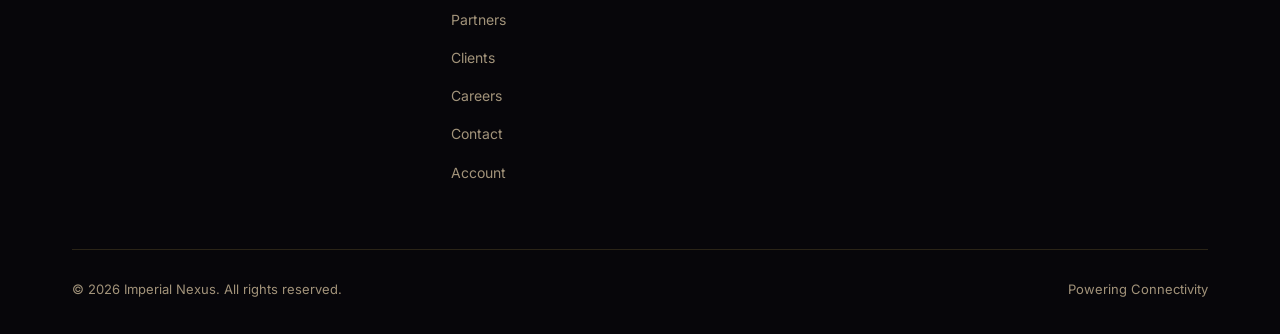
==== commit a8927719: "Merge pull request #4 from Asaad-89/i18n/account-label Show "Account" in Arabic in the Arabic menu" ====
--- a/index.html
+++ b/index.html
@@ -2385,6 +2385,10 @@
     el.classList.add(ok ? "ok" : "err");
   }
 
+  // Both language shells are rendered at once, so label each one in its own
+  // language instead of the currently selected one.
+  function trFor(shell, en, ar){ return shell.getAttribute("data-lang") === "ar" ? ar : en; }
+
   function refreshAuthUI(){
     var session = lsGet(SESSION_KEY);
     document.querySelectorAll('.app-shell').forEach(function(shell){
@@ -2396,8 +2400,8 @@
         signed.removeAttribute("hidden");
         var greet = signed.querySelector("[data-auth-greeting]");
         if(greet){
-          var role = session.acctype === "contractor" ? tr("Contractor","مقاول") : tr("End Client","عميل نهائي");
-          greet.textContent = tr("Signed in as ", "مسجّل الدخول باسم ") + session.name + " · " + role;
+          var role = session.acctype === "contractor" ? trFor(shell, "Contractor","مقاول") : trFor(shell, "End Client","عميل نهائي");
+          greet.textContent = trFor(shell, "Signed in as ", "مسجّل الدخول باسم ") + session.name + " · " + role;
         }
       } else {
         signed.setAttribute("hidden","");
@@ -2405,7 +2409,7 @@
       }
       // account nav label reflects state
       shell.querySelectorAll('.nav-account').forEach(function(a){
-        a.textContent = session ? tr("My Account","حسابي") : tr("Account","الحساب");
+        a.textContent = session ? trFor(shell, "My Account","حسابي") : trFor(shell, "Account","الحساب");
       });
     });
   }
@@ -3128,7 +3132,17 @@
       return "[" + c.level.toUpperCase() + "] " + c.text;
     }).join("\n") : "(no automated findings — fewer than 2 relevant items selected)";
 
-    // The system prompt lives on the server (api/analyze.php).
+    var sysPrompt = "You are a senior network engineer at Imperial Nexus, a premier IT solutions provider in Saudi Arabia. " +
+      "You specialize in evaluating network designs for compatibility, performance, and best practices. " +
+      "Imperial Nexus's own rule-based compatibility engine has already scanned this exact selection and produced the findings below — " +
+      "treat them as verified ground truth, do not contradict them, and do not repeat them verbatim. Your job is to: " +
+      "1) Briefly acknowledge the engine's findings in your own words " +
+      "2) Add deeper engineering insight the automated engine cannot catch — e.g. brand-specific interoperability quirks, PoE class/standard nuances (802.3af/at/bt), firmware or management-plane considerations, uplink/transceiver compatibility across the specific brands selected, cabling category needs, redundancy and future scalability " +
+      "3) Give concrete, prioritized recommendations to fix any ERR/WARN items and to improve the design overall " +
+      "4) A brief professional summary. " +
+      "Be concise but thorough. Use simple HTML formatting (h5, p tags, and classes: ai-ok for good, ai-warn for warnings, ai-err for errors). " +
+      (language === "ar" ? "IMPORTANT: Respond entirely in Arabic." : "Respond in English.");
+
     var userPrompt = "Equipment selection:\n\n" + itemList +
       "\n\nAutomated compatibility engine findings (already computed, treat as verified):\n" + engineSummary +
       "\n\nPlease build on these findings with deeper analysis covering:\n" +
@@ -3139,28 +3153,7 @@
       "- Redundancy, scalability, and any single points of failure\n" +
       "- General best practices for a design like this";
 
-    return { user: userPrompt };
-  }
-
-  // AI output is HTML; keep only simple formatting so nothing executable is inserted.
-  function sanitizeAIHtml(html){
-    var allowed = { H4:1, H5:1, H6:1, P:1, UL:1, OL:1, LI:1, STRONG:1, B:1, EM:1, I:1, BR:1, DIV:1, SPAN:1 };
-    var okClass = { "ai-ok":1, "ai-warn":1, "ai-err":1 };
-    var src = new DOMParser().parseFromString("<body>" + html + "</body>", "text/html").body;
-    var frag = document.createDocumentFragment();
-    (function copy(from, to){
-      Array.prototype.forEach.call(from.childNodes, function(n){
-        if(n.nodeType === 3){ to.appendChild(document.createTextNode(n.nodeValue)); return; }
-        if(n.nodeType !== 1) return;
-        if(/^(SCRIPT|STYLE|IFRAME|OBJECT|EMBED|TEMPLATE|NOSCRIPT|SVG|MATH)$/.test(n.tagName)) return;
-        if(!allowed[n.tagName]){ copy(n, to); return; }
-        var el = document.createElement(n.tagName.toLowerCase());
-        (n.getAttribute("class") || "").split(/\s+/).forEach(function(c){ if(okClass[c]) el.classList.add(c); });
-        copy(n, el);
-        to.appendChild(el);
-      });
-    })(src, frag);
-    return frag;
+    return { system: sysPrompt, user: userPrompt };
   }
 
   async function runAIAnalysis(shell){
@@ -3183,38 +3176,37 @@
 
     var prompts = buildPrompt(items, lang());
 
-    function aiMessage(cls, en, ar){
-      outputEl.innerHTML = '<div class="ai-result"><p class="' + cls + '">' + tx(en, ar) + '</p></div>';
-    }
-
     try {
-      var response = await fetch("api/analyze.php", {
+      var response = await fetch("https://api.anthropic.com/v1/messages", {
         method: "POST",
         headers: { "Content-Type": "application/json" },
-        body: JSON.stringify({ lang: lang(), user: prompts.user })
+        body: JSON.stringify({
+          model: "claude-sonnet-4-6",
+          max_tokens: 1000,
+          system: prompts.system,
+          messages: [{ role: "user", content: prompts.user }]
+        })
       });
-      var data = {};
-      try { data = await response.json(); } catch(e){}
-
-      if(response.ok && data.text){
-        outputEl.innerHTML = "";
-        var result = document.createElement("div");
-        result.className = "ai-result";
-        result.appendChild(sanitizeAIHtml(data.text));
-        outputEl.appendChild(result);
-      } else if(response.status === 429){
-        aiMessage("ai-warn", "You have reached the hourly limit for AI analysis. Please try again later.",
-                             "وصلت إلى الحد المسموح من التحليلات خلال الساعة. حاول مرة أخرى لاحقاً.");
-      } else if(response.status === 503){
-        aiMessage("ai-warn", "AI analysis is temporarily unavailable. The compatibility results above are still valid.",
-                             "التحليل بالذكاء الاصطناعي غير متاح مؤقتاً. نتائج التوافق أعلاه ما زالت صحيحة.");
+
+      var data = await response.json();
+      var text = "";
+      if(data.content && data.content.length > 0){
+        data.content.forEach(function(block){
+          if(block.type === "text") text += block.text;
+        });
+      }
+
+      if(text){
+        outputEl.innerHTML = '<div class="ai-result">' + text + '</div>';
       } else {
-        aiMessage("ai-err", "Could not get AI analysis. Please try again.",
-                            "تعذّر الحصول على تحليل AI. حاول مرة أخرى.");
+        outputEl.innerHTML = '<div class="ai-result"><p class="ai-err">' +
+          tx("Could not get AI analysis. Please try again.",
+             "تعذّر الحصول على تحليل AI. حاول مرة أخرى.") + '</p></div>';
       }
     } catch(err){
-      aiMessage("ai-err", "Connection error. Please check your network and try again.",
-                          "خطأ في الاتصال. تحقق من الشبكة وحاول مرة أخرى.");
+      outputEl.innerHTML = '<div class="ai-result"><p class="ai-err">' +
+        tx("Connection error. Please check your network and try again.",
+           "خطأ في الاتصال. تحقق من الشبكة وحاول مرة أخرى.") + '</p></div>';
       console.error("AI Analysis error:", err);
     }
 
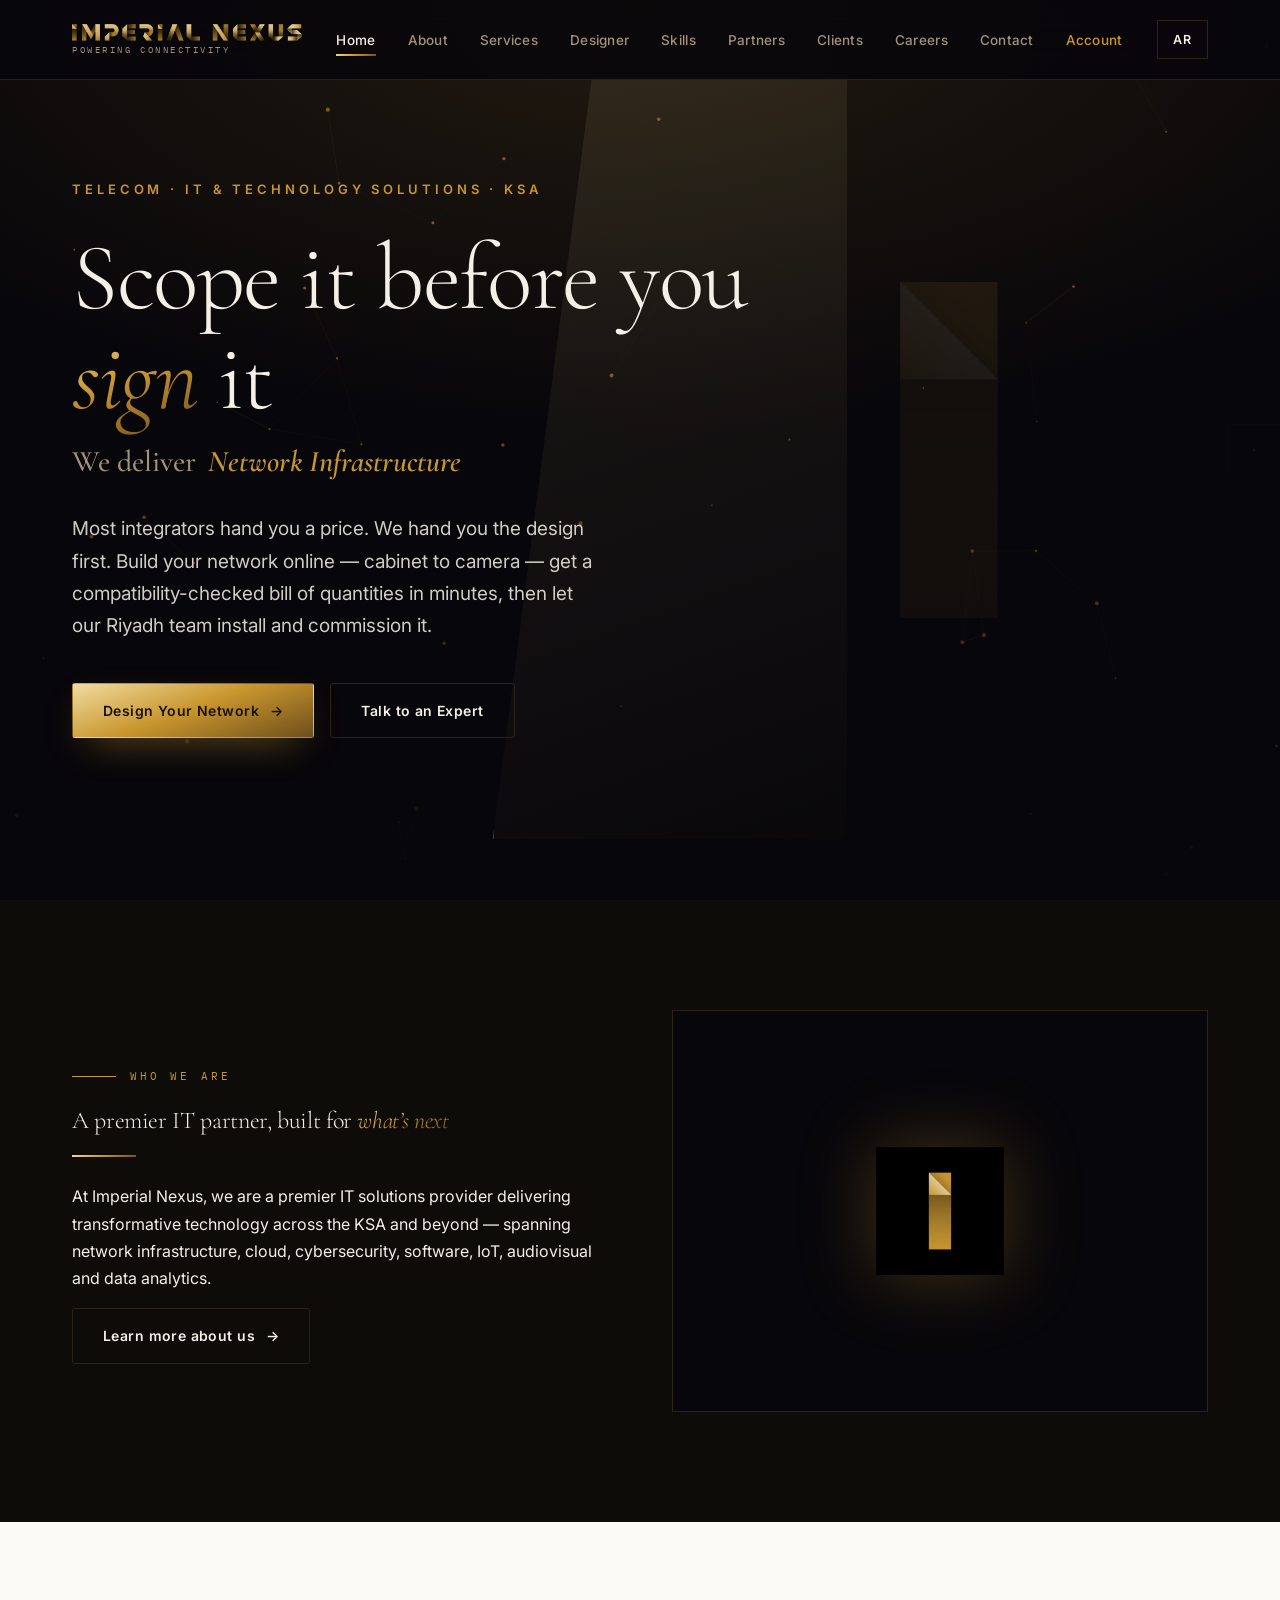
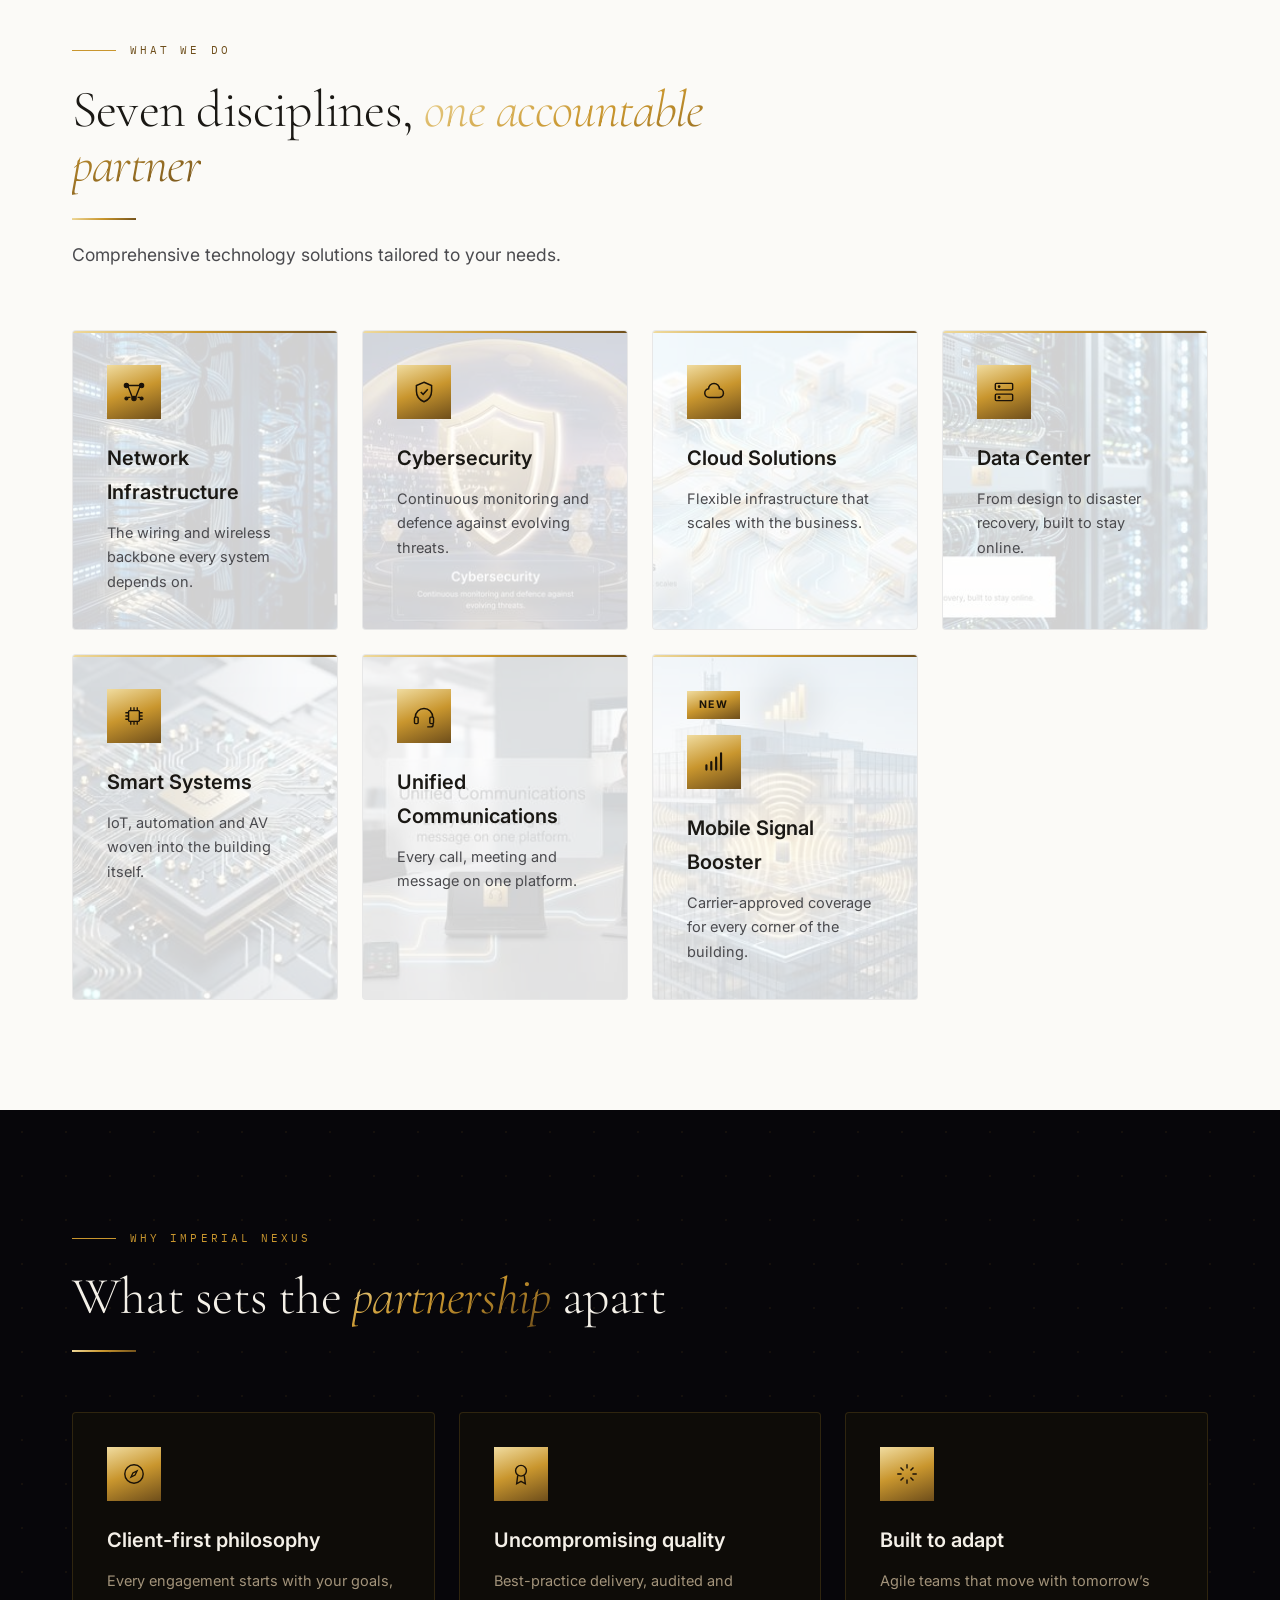
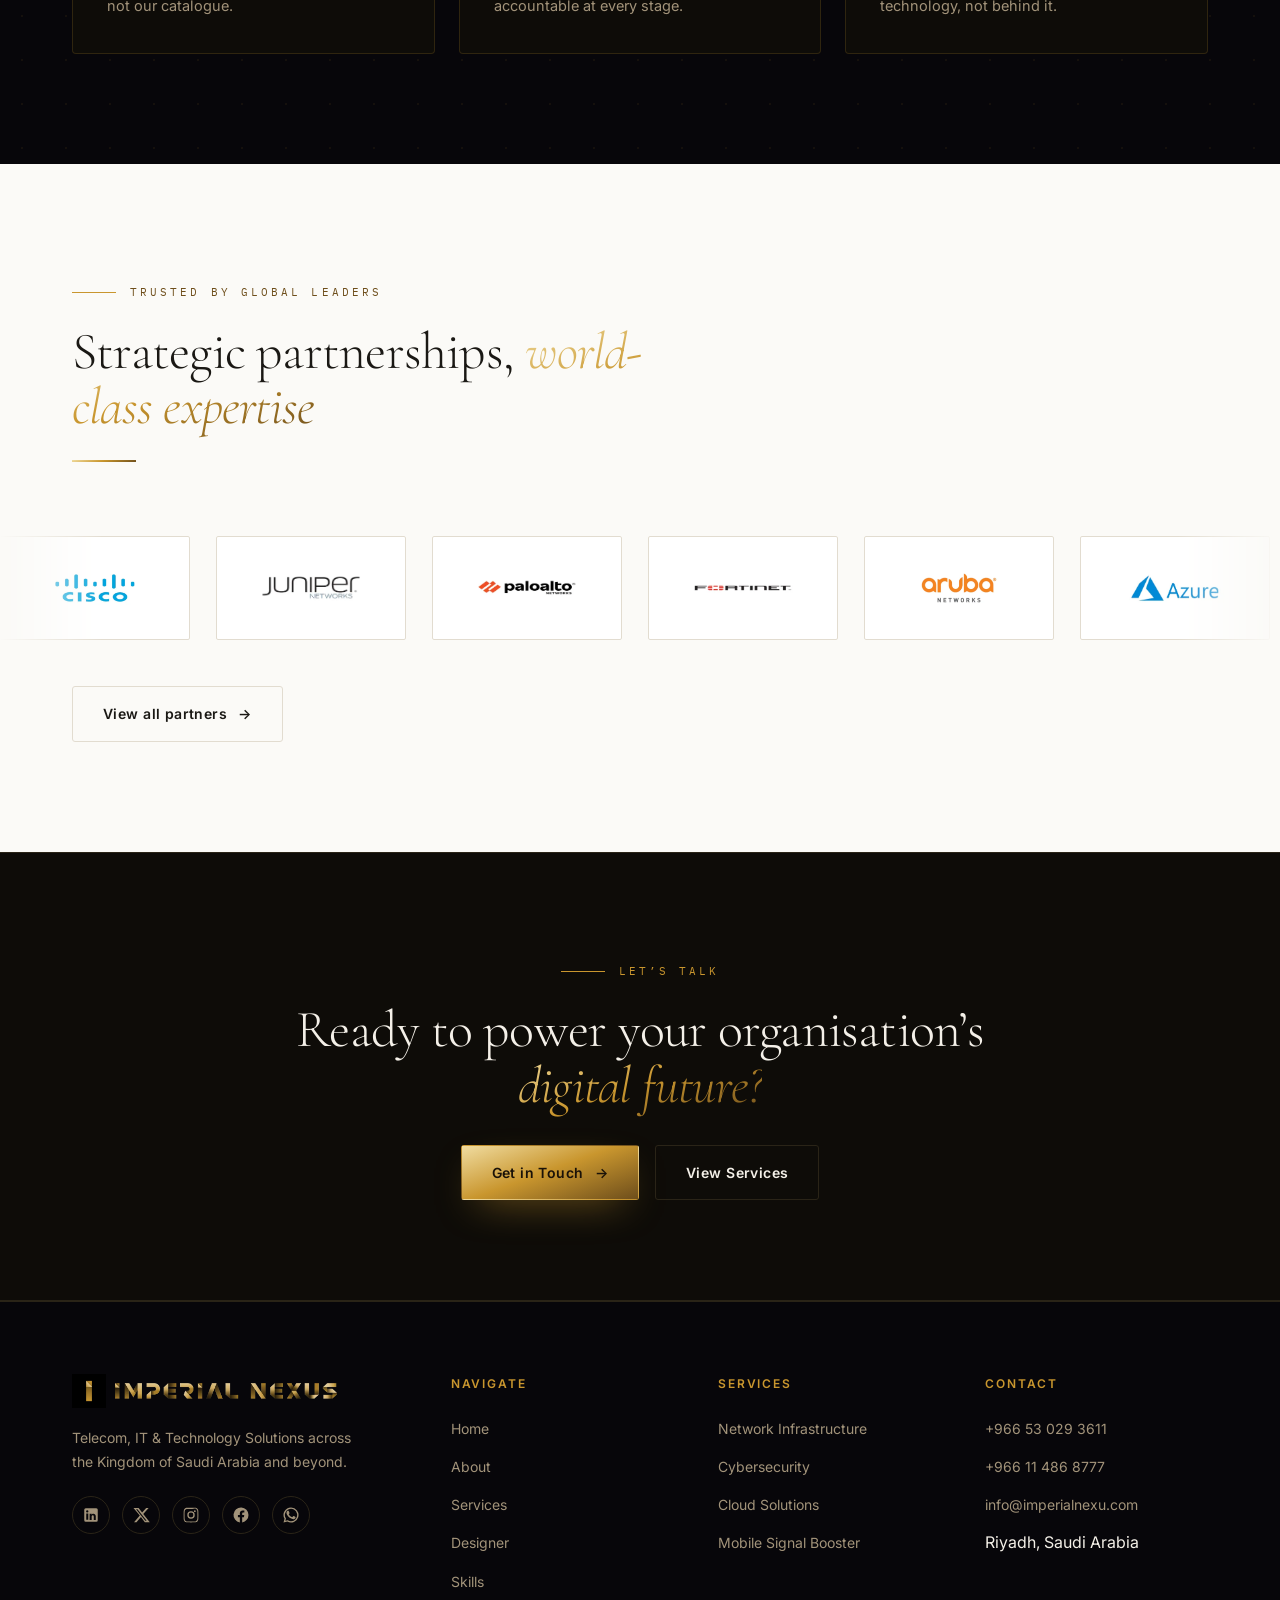
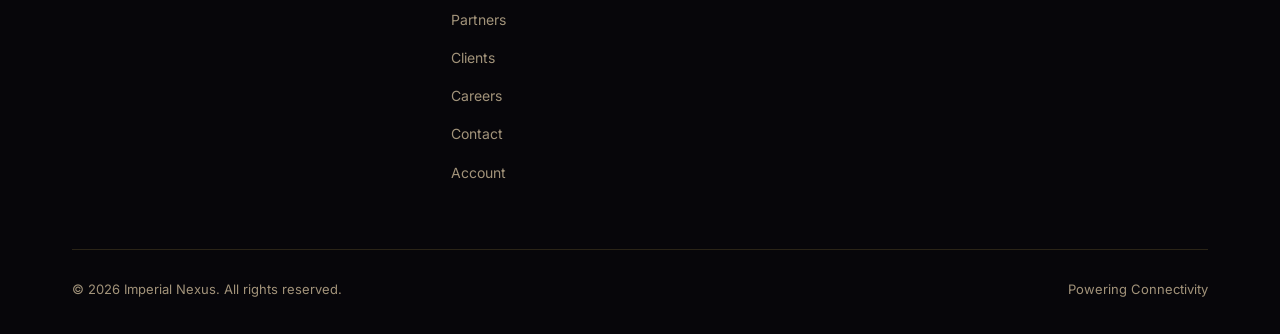
==== commit 5ffec9c8: "Merge pull request #5 from Asaad-89/fix/ai-analysis-proxy Fix the Network Designer's AI analysis wit" ====
--- a/index.html
+++ b/index.html
@@ -3132,17 +3132,7 @@
       return "[" + c.level.toUpperCase() + "] " + c.text;
     }).join("\n") : "(no automated findings — fewer than 2 relevant items selected)";
 
-    var sysPrompt = "You are a senior network engineer at Imperial Nexus, a premier IT solutions provider in Saudi Arabia. " +
-      "You specialize in evaluating network designs for compatibility, performance, and best practices. " +
-      "Imperial Nexus's own rule-based compatibility engine has already scanned this exact selection and produced the findings below — " +
-      "treat them as verified ground truth, do not contradict them, and do not repeat them verbatim. Your job is to: " +
-      "1) Briefly acknowledge the engine's findings in your own words " +
-      "2) Add deeper engineering insight the automated engine cannot catch — e.g. brand-specific interoperability quirks, PoE class/standard nuances (802.3af/at/bt), firmware or management-plane considerations, uplink/transceiver compatibility across the specific brands selected, cabling category needs, redundancy and future scalability " +
-      "3) Give concrete, prioritized recommendations to fix any ERR/WARN items and to improve the design overall " +
-      "4) A brief professional summary. " +
-      "Be concise but thorough. Use simple HTML formatting (h5, p tags, and classes: ai-ok for good, ai-warn for warnings, ai-err for errors). " +
-      (language === "ar" ? "IMPORTANT: Respond entirely in Arabic." : "Respond in English.");
-
+    // The system prompt lives on the server (api/analyze.php).
     var userPrompt = "Equipment selection:\n\n" + itemList +
       "\n\nAutomated compatibility engine findings (already computed, treat as verified):\n" + engineSummary +
       "\n\nPlease build on these findings with deeper analysis covering:\n" +
@@ -3153,7 +3143,28 @@
       "- Redundancy, scalability, and any single points of failure\n" +
       "- General best practices for a design like this";
 
-    return { system: sysPrompt, user: userPrompt };
+    return { user: userPrompt };
+  }
+
+  // AI output is HTML; keep only simple formatting so nothing executable is inserted.
+  function sanitizeAIHtml(html){
+    var allowed = { H4:1, H5:1, H6:1, P:1, UL:1, OL:1, LI:1, STRONG:1, B:1, EM:1, I:1, BR:1, DIV:1, SPAN:1 };
+    var okClass = { "ai-ok":1, "ai-warn":1, "ai-err":1 };
+    var src = new DOMParser().parseFromString("<body>" + html + "</body>", "text/html").body;
+    var frag = document.createDocumentFragment();
+    (function copy(from, to){
+      Array.prototype.forEach.call(from.childNodes, function(n){
+        if(n.nodeType === 3){ to.appendChild(document.createTextNode(n.nodeValue)); return; }
+        if(n.nodeType !== 1) return;
+        if(/^(SCRIPT|STYLE|IFRAME|OBJECT|EMBED|TEMPLATE|NOSCRIPT|SVG|MATH)$/.test(n.tagName)) return;
+        if(!allowed[n.tagName]){ copy(n, to); return; }
+        var el = document.createElement(n.tagName.toLowerCase());
+        (n.getAttribute("class") || "").split(/\s+/).forEach(function(c){ if(okClass[c]) el.classList.add(c); });
+        copy(n, el);
+        to.appendChild(el);
+      });
+    })(src, frag);
+    return frag;
   }
 
   async function runAIAnalysis(shell){
@@ -3176,37 +3187,38 @@
 
     var prompts = buildPrompt(items, lang());
 
+    function aiMessage(cls, en, ar){
+      outputEl.innerHTML = '<div class="ai-result"><p class="' + cls + '">' + tx(en, ar) + '</p></div>';
+    }
+
     try {
-      var response = await fetch("https://api.anthropic.com/v1/messages", {
+      var response = await fetch("api/analyze.php", {
         method: "POST",
         headers: { "Content-Type": "application/json" },
-        body: JSON.stringify({
-          model: "claude-sonnet-4-6",
-          max_tokens: 1000,
-          system: prompts.system,
-          messages: [{ role: "user", content: prompts.user }]
-        })
+        body: JSON.stringify({ lang: lang(), user: prompts.user })
       });
-
-      var data = await response.json();
-      var text = "";
-      if(data.content && data.content.length > 0){
-        data.content.forEach(function(block){
-          if(block.type === "text") text += block.text;
-        });
-      }
-
-      if(text){
-        outputEl.innerHTML = '<div class="ai-result">' + text + '</div>';
+      var data = {};
+      try { data = await response.json(); } catch(e){}
+
+      if(response.ok && data.text){
+        outputEl.innerHTML = "";
+        var result = document.createElement("div");
+        result.className = "ai-result";
+        result.appendChild(sanitizeAIHtml(data.text));
+        outputEl.appendChild(result);
+      } else if(response.status === 429){
+        aiMessage("ai-warn", "You have reached the hourly limit for AI analysis. Please try again later.",
+                             "وصلت إلى الحد المسموح من التحليلات خلال الساعة. حاول مرة أخرى لاحقاً.");
+      } else if(response.status === 503){
+        aiMessage("ai-warn", "AI analysis is temporarily unavailable. The compatibility results above are still valid.",
+                             "التحليل بالذكاء الاصطناعي غير متاح مؤقتاً. نتائج التوافق أعلاه ما زالت صحيحة.");
       } else {
-        outputEl.innerHTML = '<div class="ai-result"><p class="ai-err">' +
-          tx("Could not get AI analysis. Please try again.",
-             "تعذّر الحصول على تحليل AI. حاول مرة أخرى.") + '</p></div>';
+        aiMessage("ai-err", "Could not get AI analysis. Please try again.",
+                            "تعذّر الحصول على تحليل AI. حاول مرة أخرى.");
       }
     } catch(err){
-      outputEl.innerHTML = '<div class="ai-result"><p class="ai-err">' +
-        tx("Connection error. Please check your network and try again.",
-           "خطأ في الاتصال. تحقق من الشبكة وحاول مرة أخرى.") + '</p></div>';
+      aiMessage("ai-err", "Connection error. Please check your network and try again.",
+                          "خطأ في الاتصال. تحقق من الشبكة وحاول مرة أخرى.");
       console.error("AI Analysis error:", err);
     }
 
